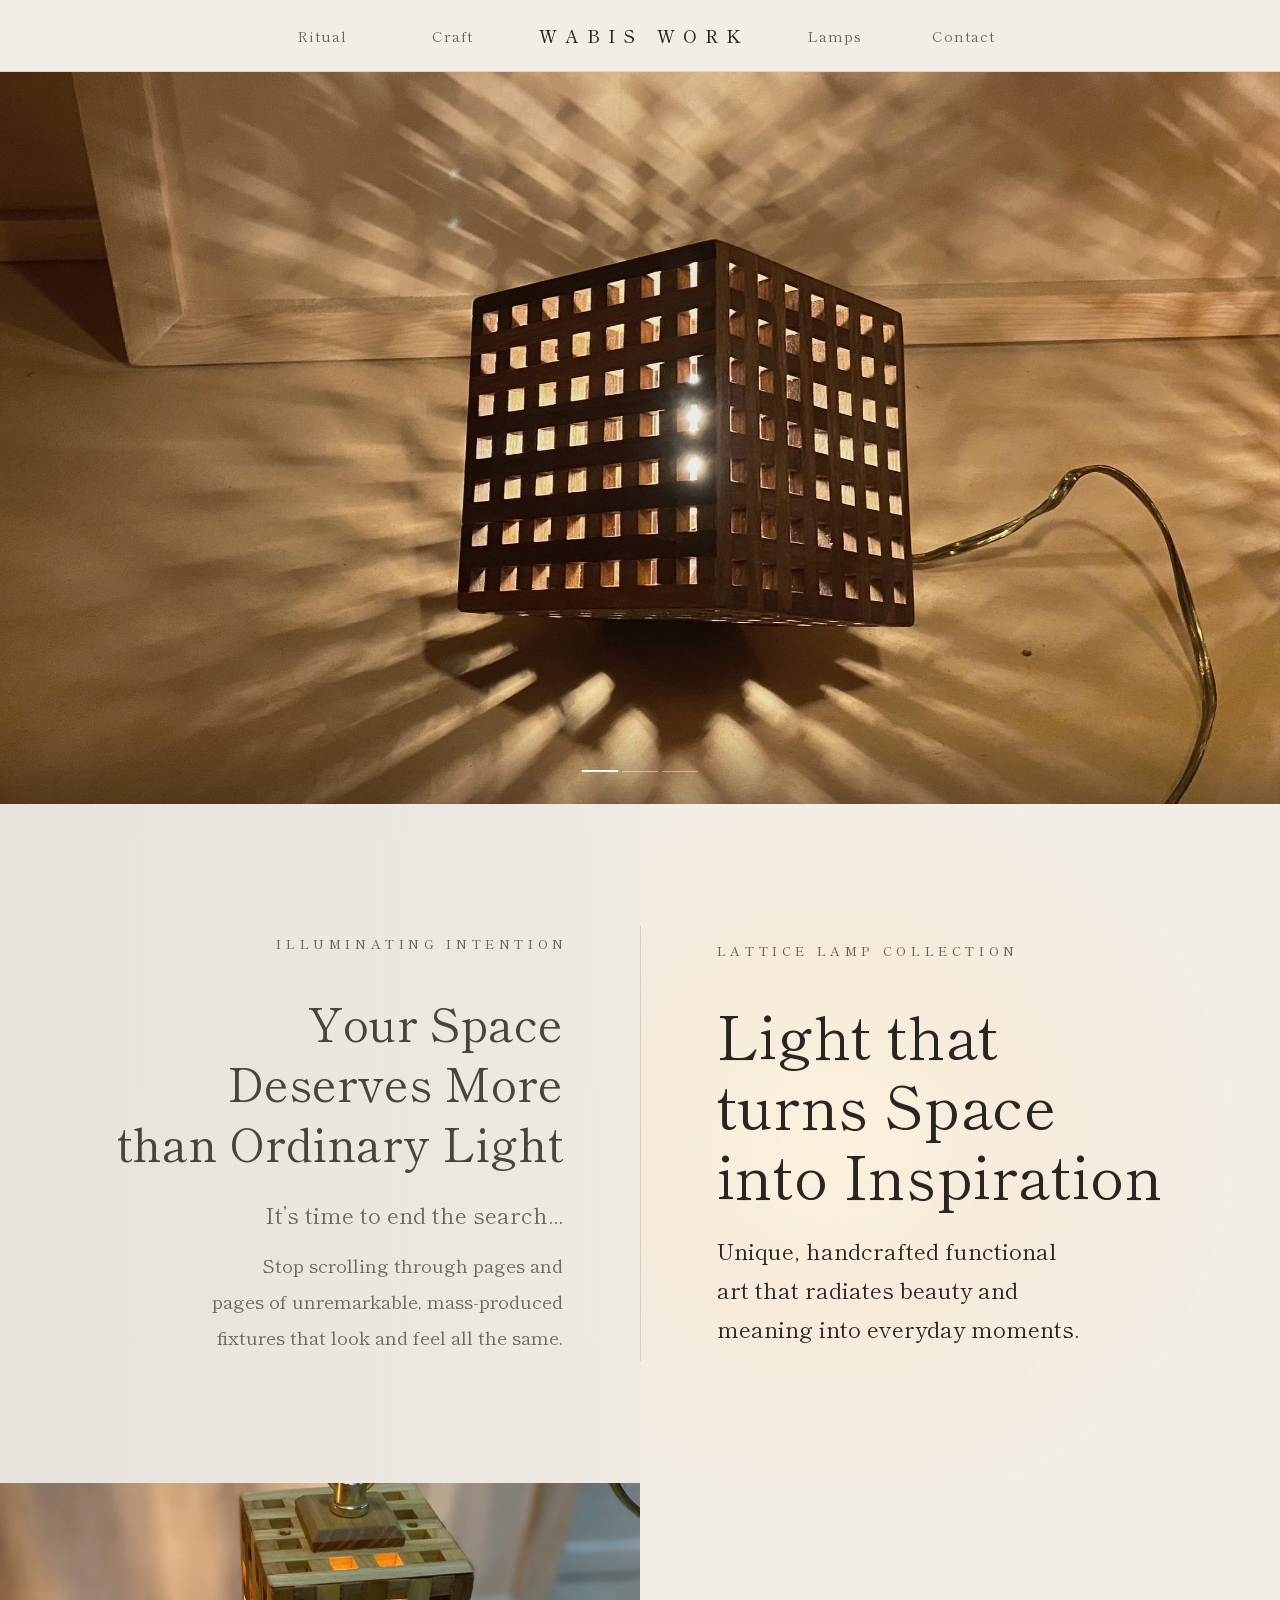
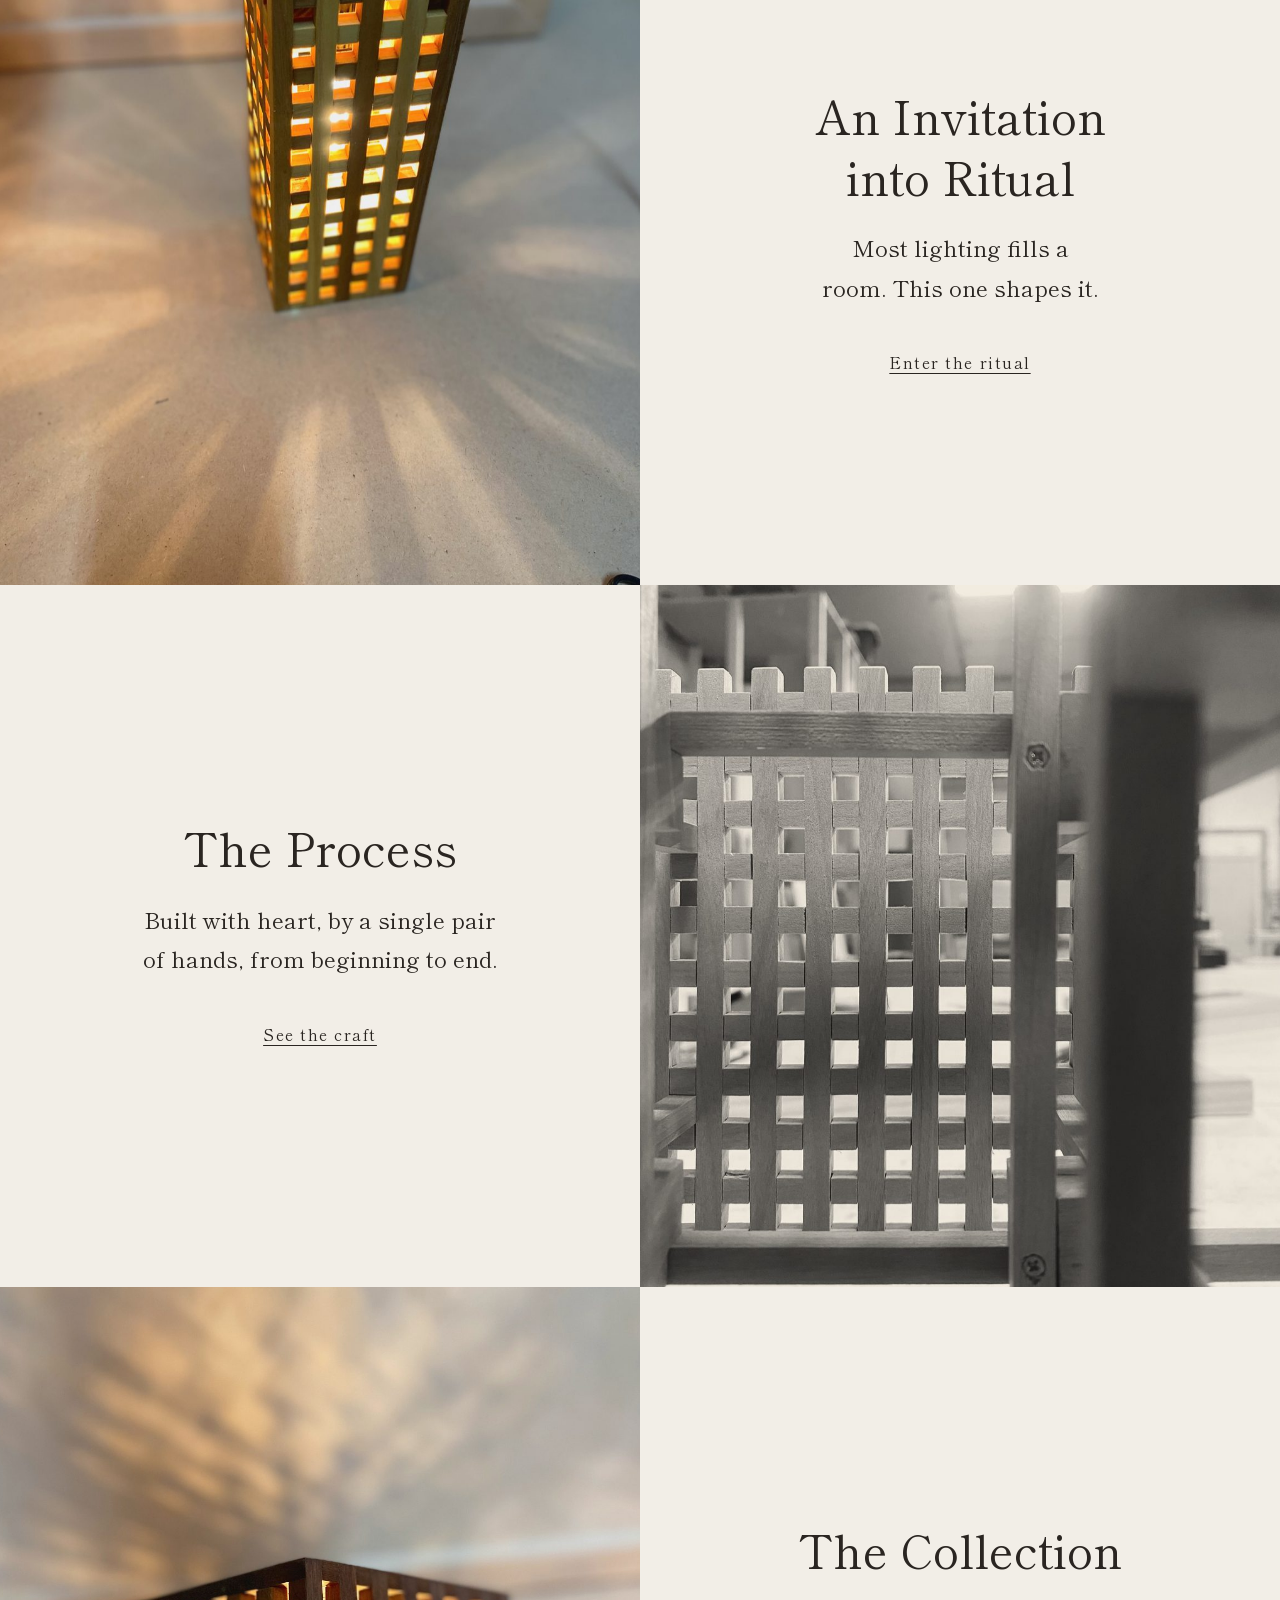
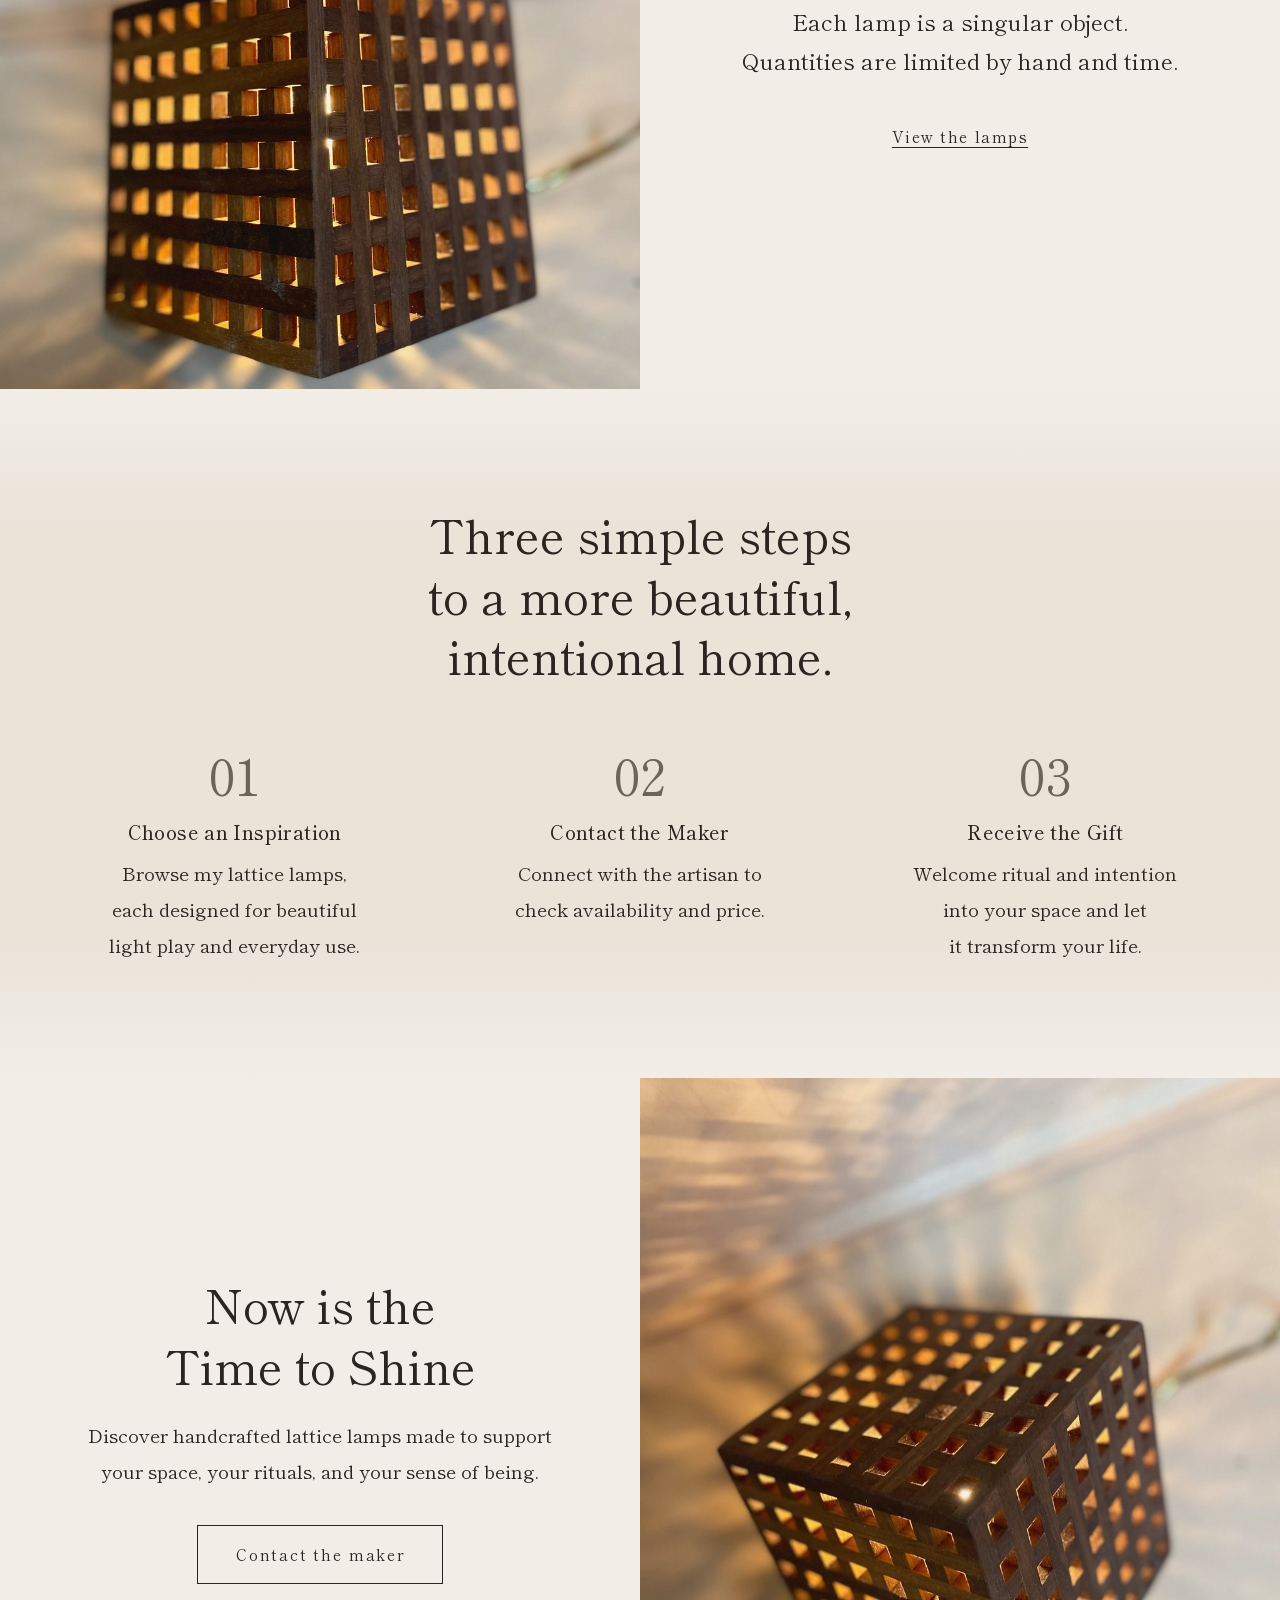
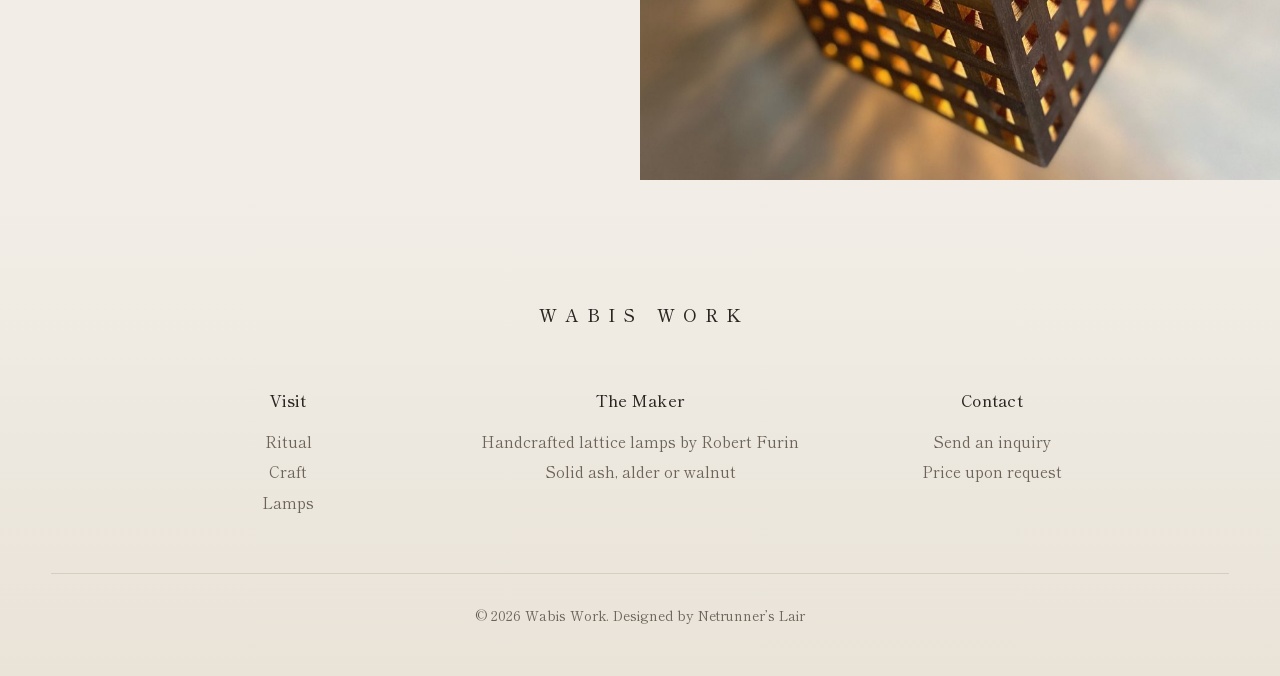
==== index.html @ 028dddb4 "Multi-page site and side-by-side intro" ====
<!doctype html>
<html lang="en">
<head>
<meta charset="utf-8">
<meta name="viewport" content="width=device-width, initial-scale=1">
<title>Wabis Work | Handcrafted Lattice Lamps</title>
<meta name="description" content="Lattice lamps handcrafted by Robert Furin of Wabis Work. Functional art in solid ash, alder or walnut. Price upon request.">
<!-- DRAFT: keeps search engines away while this is a preview. Remove at launch. -->
<meta name="robots" content="noindex, nofollow">
<meta name="theme-color" content="#F2EEE7">
<meta property="og:type" content="website">
<meta property="og:title" content="Wabis Work | Handcrafted Lattice Lamps">
<meta property="og:description" content="Lattice lamps handcrafted by Robert Furin of Wabis Work. Functional art in solid ash, alder or walnut. Price upon request.">
<meta property="og:image" content="https://alexblakepires-lgtm.github.io/wabis-work/images/og.jpg">
<meta name="twitter:card" content="summary_large_image">
<link rel="icon" href="data:,">
<link rel="preload" href="fonts/shippori-mincho-latin-400-normal.woff2" as="font" type="font/woff2" crossorigin>
<link rel="stylesheet" href="styles.css">
<script>document.documentElement.className = 'js';</script>
</head>
<body>
<a class="skip" href="#main">Skip to content</a>
<header class="site-head">
  <div class="head-row">
    <nav class="head-nav head-nav--left" aria-label="Story">
      <a href="ritual.html">Ritual</a>
      <a href="craft.html">Craft</a>
    </nav>
    <a class="wordmark" href="index.html" aria-current="page">Wabis Work</a>
    <nav class="head-nav head-nav--right" aria-label="Lamps and contact">
      <a href="lamps.html">Lamps</a>
      <a href="contact.html">Contact</a>
    </nav>
  </div>
</header>
<main id="main">
  <section class="hero" aria-label="Lattice lamps in light">
    <img class="slide is-on" src="images/hero-1.jpg" width="2400" height="1350" style="object-position: 54% 50%" alt="A lattice cube lamp on the floor, throwing a web of light across a warm wall." fetchpriority="high">
    <img class="slide" src="images/hero-2.jpg" width="2400" height="1350" style="object-position: 62% 50%" alt="A lattice cube balanced on its corner, light fanning across a wooden table." loading="lazy" decoding="async">
    <img class="slide" src="images/hero-3.jpg" width="2400" height="1350" style="object-position: 52% 50%" alt="A lattice cube on a table, its glow spreading in rays across the wood." loading="lazy" decoding="async">
    <div class="dots" role="group" aria-label="Choose a photo">
      <button type="button" aria-current="true"><span class="vh">Photo 1</span></button>
      <button type="button" aria-current="false"><span class="vh">Photo 2</span></button>
      <button type="button" aria-current="false"><span class="vh">Photo 3</span></button>
    </div>
  </section>

  <section class="duo" aria-label="Introduction">
    <div class="duo-side duo-dim"><div class="duo-text stack" data-reveal>
      <p class="spaced">Illuminating Intention</p>
      <h2 class="gap-m">Your Space Deserves More than Ordinary Light</h2>
      <p class="lead">It’s time to end the search...</p>
      <p class="gap-s">Stop scrolling through pages and pages of unremarkable, mass-produced fixtures that look and feel all the same.</p>
    </div></div>
    <div class="duo-side duo-glow"><div class="duo-text stack" data-reveal>
      <p class="spaced">Lattice Lamp Collection</p>
      <h1 class="gap-m">Light that turns Space into Inspiration</h1>
      <p class="lead">Unique, handcrafted functional art that radiates beauty and meaning into everyday moments.</p>
    </div></div>
  </section>

  <section class="split split--short">
    <a class="split-media" href="ritual.html" data-live tabindex="-1" aria-hidden="true"><img src="images/ritual.jpg" width="1120" height="1400" alt="" loading="lazy" decoding="async" onerror="this.remove()"></a>
    <div class="split-words"><div class="inner stack" data-reveal>
      <h2>An Invitation into Ritual</h2>
      <p class="lead">Most lighting fills a room. This one shapes it.</p>
      <p class="gap-m"><a class="more" href="ritual.html">Enter the ritual</a></p>
    </div></div>
  </section>
  <section class="split split--flip split--short">
    <a class="split-media" href="craft.html" data-live tabindex="-1" aria-hidden="true"><img src="images/craft-tall.jpg" width="1120" height="1400" alt="" loading="lazy" decoding="async" onerror="this.remove()"></a>
    <div class="split-words"><div class="inner stack" data-reveal>
      <h2>The Process</h2>
      <p class="lead">Built with heart, by a single pair of hands, from beginning to end.</p>
      <p class="gap-m"><a class="more" href="craft.html">See the craft</a></p>
    </div></div>
  </section>
  <section class="split split--short">
    <a class="split-media" href="lamps.html" data-live tabindex="-1" aria-hidden="true"><img src="images/hero.jpg" width="1280" height="1600" alt="" loading="lazy" decoding="async" onerror="this.remove()"></a>
    <div class="split-words"><div class="inner stack" data-reveal>
      <h2>The Collection</h2>
      <p class="lead">Each lamp is a singular object. Quantities are limited by hand and time.</p>
      <p class="gap-m"><a class="more" href="lamps.html">View the lamps</a></p>
    </div></div>
  </section>
  <section class="band band--soft">
    <div class="wrap stack" data-reveal>
      <h2 class="narrow">Three simple steps to a more beautiful, intentional home.</h2>
      <ol class="steps-list gap-l">
        <li><span class="num" aria-hidden="true">01</span><h3>Choose an Inspiration</h3><p>Browse my lattice lamps, each designed for beautiful light play and everyday use.</p></li>
        <li><span class="num" aria-hidden="true">02</span><h3>Contact the Maker</h3><p>Connect with the artisan to check availability and price.</p></li>
        <li><span class="num" aria-hidden="true">03</span><h3>Receive the Gift</h3><p>Welcome ritual and intention into your space and let it transform your life.</p></li>
      </ol>
    </div>
  </section>
  <section class="split split--flip split--short">
    <a class="split-media" href="contact.html" data-live tabindex="-1" aria-hidden="true"><img src="images/contact.jpg" width="1120" height="1400" alt="" loading="lazy" decoding="async" onerror="this.remove()"></a>
    <div class="split-words"><div class="inner stack" data-reveal>
      <h2>Now is the Time to Shine</h2>
      <p>Discover handcrafted lattice lamps made to support your space, your rituals, and your sense of being.</p>
      <p class="gap-m"><a class="btn" href="contact.html">Contact the maker</a></p>
    </div></div>
  </section>
</main>
<footer class="site-foot">
  <div class="wrap">
    <p class="wordmark">Wabis Work</p>
    <div class="foot-cols">
      <div>
        <h3>Visit</h3>
        <ul>
          <li><a href="ritual.html">Ritual</a></li>
          <li><a href="craft.html">Craft</a></li>
          <li><a href="lamps.html">Lamps</a></li>
        </ul>
      </div>
      <div>
        <h3>The Maker</h3>
        <p>Handcrafted lattice lamps by Robert Furin</p>
        <p>Solid ash, alder or walnut</p>
      </div>
      <div>
        <h3>Contact</h3>
        <p><a href="contact.html">Send an inquiry</a></p>
        <p>Price upon request</p>
      </div>
    </div>
    <p class="foot-base">© 2026 Wabis Work. Designed by Netrunner’s Lair</p>
  </div>
</footer>
<script src="site.js" defer></script>
</body>
</html>
---- styles.css ----
/* Wabis Work, Lattice Lamp Collection.
   Structure after nakashimawoodworkers.com: a short home page of teasers, each opening its own page.
   Full screen width, photos to the edge with the words beside them, one light page tone,
   and pages that cross-fade into each other instead of jumping. */

@font-face { font-family: "Shippori Mincho"; font-style: normal; font-weight: 400; font-display: swap; src: url("fonts/shippori-mincho-latin-400-normal.woff2") format("woff2"); }
@font-face { font-family: "Shippori Mincho"; font-style: normal; font-weight: 500; font-display: swap; src: url("fonts/shippori-mincho-latin-500-normal.woff2") format("woff2"); }

/* Moving between pages: a slow cross-fade; the header stays still */
@view-transition { navigation: auto; }
::view-transition-old(root), ::view-transition-new(root) { animation-duration: 0.7s; animation-timing-function: ease; }
.site-head { view-transition-name: site-head; }

:root {
  --paper: #F2EEE7;
  --deep: #E9E3D8;
  --ink: #2A2521;
  --soft: #6C645A;
  --line: #D6CEC0;
  --field: #8E867A;
  --font: "Shippori Mincho", "Hiragino Mincho ProN", "Yu Mincho", "Iowan Old Style", "Palatino Linotype", Palatino, Georgia, serif;
  --pad: clamp(1.25rem, 4vw, 4rem);
  --head: 4.5rem;
  --section: clamp(4.5rem, 9vw, 8rem);
}

*, *::before, *::after { box-sizing: border-box; }
html { -webkit-text-size-adjust: 100%; text-size-adjust: 100%; }
body { margin: 0; background: var(--paper); color: var(--ink); font-family: var(--font); font-size: clamp(1.0625rem, 0.99rem + 0.32vw, 1.1875rem); line-height: 1.9; text-align: center; -webkit-font-smoothing: antialiased; -moz-osx-font-smoothing: grayscale; text-rendering: optimizeLegibility; }
h1, h2, h3, p, figure, blockquote, ul, ol { margin: 0; }
ul, ol { padding: 0; list-style: none; }
h1, h2, h3 { font-weight: 400; }
h1, h2, h3, p, li { text-wrap: balance; }
img { display: block; max-width: 100%; }
a { color: inherit; text-decoration-thickness: 1px; text-underline-offset: 0.28em; }
button { font: inherit; color: inherit; }
:focus-visible { outline: 2px solid currentColor; outline-offset: 4px; }
::selection { background: var(--ink); color: var(--paper); }
.vh { position: absolute; width: 1px; height: 1px; overflow: hidden; clip-path: inset(50%); white-space: nowrap; }
.skip { position: absolute; left: 50%; top: 0; transform: translate(-50%, -120%); background: var(--ink); color: var(--paper); padding: 0.6em 1.4em; text-decoration: none; z-index: 30; }
.skip:focus { transform: translate(-50%, 0); }

/* Type */
h1 { font-size: clamp(2.2rem, 1.2rem + 4.2vw, 4.6rem); line-height: 1.18; letter-spacing: 0.01em; }
h2 { font-size: clamp(1.8rem, 1.15rem + 2.5vw, 2.9rem); line-height: 1.3; }
h3 { font-size: 1.2rem; font-weight: 500; line-height: 1.5; letter-spacing: 0.02em; }
.lead { font-size: clamp(1.12rem, 1rem + 0.55vw, 1.4rem); line-height: 1.75; }
.statement { font-size: clamp(1.3rem, 1.05rem + 1.1vw, 1.85rem); line-height: 1.55; }
.statement .line { display: block; text-wrap: balance; }
.spaced { font-size: 0.8rem; font-weight: 500; letter-spacing: 0.36em; padding-left: 0.36em; text-transform: uppercase; color: var(--soft); }
.quiet { color: var(--soft); }

/* Layout */
.wrap { width: 100%; max-width: 90rem; margin-inline: auto; padding-inline: var(--pad); }
.narrow { max-width: 38rem; margin-inline: auto; }
.stack > * + * { margin-top: var(--flow, 1.4rem); }
.gap-s { --flow: 0.8rem; }
.gap-m { --flow: 2.2rem; }
.gap-l { --flow: clamp(2.75rem, 5vw, 4.5rem); }
.band { padding-block: var(--section); }
.band--soft { background: linear-gradient(to bottom, var(--paper) 0, var(--deep) clamp(5rem, 12vw, 9rem), var(--deep) calc(100% - clamp(5rem, 12vw, 9rem)), var(--paper) 100%); }
.page-title { padding-block: clamp(3.5rem, 8vw, 6.5rem) clamp(3rem, 6vw, 5rem); }
.page-title h1 { max-width: 16em; margin-inline: auto; }

/* Header */
.site-head { position: sticky; top: 0; z-index: 20; height: var(--head); background: rgba(242, 238, 231, 0.92); border-bottom: 1px solid rgba(214, 206, 192, 0.7); -webkit-backdrop-filter: blur(12px); backdrop-filter: blur(12px); }
.head-row { display: grid; grid-template-columns: 1fr auto 1fr; align-items: center; height: 100%; padding-inline: var(--pad); }
.head-nav { display: flex; gap: clamp(1.25rem, 3.5vw, 3rem); }
.head-nav--left { justify-content: flex-end; padding-right: clamp(1.5rem, 4.5vw, 4rem); }
.head-nav--right { justify-content: flex-start; padding-left: clamp(1.5rem, 4.5vw, 4rem); }
.head-nav a { width: 5.5em; padding: 0.6em 0; font-size: 0.92rem; letter-spacing: 0.08em; text-decoration: none; color: var(--soft); }
.head-nav--left a { text-align: right; }
.head-nav--right a { text-align: left; }
.head-nav a:hover, .head-nav a[aria-current="page"] { color: var(--ink); }
.head-nav a[aria-current="page"] { text-decoration: underline; }
.wordmark { display: inline-block; font-size: clamp(0.95rem, 0.9rem + 0.3vw, 1.1rem); font-weight: 500; letter-spacing: 0.46em; padding-left: 0.46em; text-transform: uppercase; text-decoration: none; white-space: nowrap; }

/* Buttons and the quiet "more" link */
.btn { display: inline-block; padding: 0.95em 2.4em 0.95em 2.52em; border: 1px solid currentColor; background: transparent; font-size: 0.95rem; letter-spacing: 0.12em; text-decoration: none; cursor: pointer; transition: background-color 0.25s ease, color 0.25s ease, border-color 0.25s ease; }
.btn:hover { background: var(--ink); color: var(--paper); border-color: var(--ink); }
.more { display: inline-block; padding: 0.4em 0.2em; font-size: 0.95rem; letter-spacing: 0.1em; text-decoration: underline; }
.more:hover { color: var(--soft); }

/* Hero slideshow */
.hero { position: relative; height: calc(100vh - var(--head) - 6rem); height: calc(100svh - var(--head) - 6rem); min-height: 28rem; overflow: hidden; background: #6E5A44; }
.slide { position: absolute; inset: 0; width: 100%; height: 100%; object-fit: cover; opacity: 0; transition: opacity 2.2s ease; }
.slide.is-on { opacity: 1; }
.js .slide.is-on { animation: drift 9s ease-out both; }
@keyframes drift { from { transform: scale(1.06); } to { transform: scale(1); } }
.hero::after { content: ""; position: absolute; inset: auto 0 0 0; height: 5rem; background: linear-gradient(to top, rgba(30, 22, 14, 0.35), rgba(30, 22, 14, 0)); pointer-events: none; }
.dots { position: absolute; z-index: 2; left: 50%; bottom: 1.25rem; transform: translateX(-50%); display: flex; gap: 0.25rem; }
.dots button { width: 2.25rem; height: 1.6rem; padding: 0; border: 0; background: none; cursor: pointer; }
.dots button::before { content: ""; display: block; width: 100%; height: 1px; background: rgba(251, 247, 240, 0.45); }
.dots button[aria-current="true"]::before { height: 2px; background: #FBF7F0; }
.intro { padding-top: clamp(2.5rem, 5vw, 4rem); }
.intro h1 { max-width: 18em; margin-inline: auto; }

/* Home intro: the problem and the answer side by side, mirrored on the centre line.
   Left is flat and cool (ordinary light), right is warm with a glow (the lamp). The eye moves from the noise into the light. */
.duo { position: relative; display: grid; grid-template-columns: 1fr 1fr; }
.duo::before { content: ""; position: absolute; left: 50%; top: 18%; bottom: 18%; width: 1px; background: var(--line); }
.duo-side { display: flex; align-items: center; padding: clamp(4.5rem, 10vw, 9rem) clamp(1.5rem, 6vw, 6.5rem); }
.duo-text { max-width: 30rem; }
.duo-dim { justify-content: flex-end; text-align: right; background: linear-gradient(to right, #E7E3DC, #EEEAE3); color: #4A443E; }
.duo-dim .lead, .duo-dim p { color: #6E6861; }
.duo-dim h2 { color: #4A443E; }
.duo-glow { justify-content: flex-start; text-align: left; background: radial-gradient(ellipse 85% 75% at 30% 50%, #FBF1DD 0%, #F6EBDB 38%, var(--paper) 78%); }
.duo-glow h1 { font-size: clamp(2.2rem, 1rem + 3.4vw, 4.2rem); }
.duo .spaced { padding-left: 0; }
.duo-dim .spaced { padding-right: 0; margin-right: -0.36em; }
@media (max-width: 56rem) {
  .duo { grid-template-columns: 1fr; }
  .duo::before { left: 30%; right: 30%; top: 50%; bottom: auto; width: auto; height: 1px; }
  .duo-side { justify-content: center; text-align: center; padding-block: clamp(3.5rem, 12vw, 5rem); }
  .duo-dim { background: linear-gradient(to bottom, #E7E3DC, #EEEAE3); }
  .duo-glow { background: radial-gradient(ellipse 90% 70% at 50% 45%, #FBF1DD 0%, #F6EBDB 40%, var(--paper) 80%); }
}

/* Split: a photo to the edge of the screen, the words in the other half; sides alternate */
.split { display: grid; grid-template-columns: 1fr 1fr; min-height: min(92vh, 62rem); }
.split--short { min-height: min(78vh, 52rem); }
.split-media { position: relative; display: block; min-height: 26rem; background: #D9D0C1; overflow: hidden; }
.split-media img { position: absolute; inset: 0; width: 100%; height: 100%; object-fit: cover; }
.split-words { display: flex; flex-direction: column; justify-content: center; padding: clamp(3rem, 7vw, 7rem) clamp(1.5rem, 6vw, 7rem); }
.split-words > .inner { max-width: 30rem; margin-inline: auto; }
.split--flip .split-media { order: 2; }

/* Frames in grids */
.frame { position: relative; display: block; overflow: hidden; background: linear-gradient(180deg, #E3DDD1, #D6CDBD); }
.frame img { position: absolute; inset: 0; width: 100%; height: 100%; object-fit: cover; }
.r45 { aspect-ratio: 4 / 5; }
.pair { display: grid; grid-template-columns: 1fr 1fr; gap: clamp(0.75rem, 1.6vw, 1.5rem); max-width: 72rem; margin-inline: auto; }
.pair .frame { aspect-ratio: 1 / 1; }
.quote p { font-size: clamp(1.12rem, 1rem + 0.55vw, 1.4rem); line-height: 1.75; }
.quote footer { margin-top: 1rem; font-size: 0.92rem; color: var(--soft); }
.specs { border-top: 1px solid var(--line); }
.specs li { padding: 0.75rem 0; border-bottom: 1px solid var(--line); }
.letgo { color: var(--soft); }
.letgo li + li { margin-top: 0.6rem; }

/* Three steps */
.steps-list { display: grid; grid-template-columns: repeat(3, 1fr); gap: clamp(2.25rem, 5vw, 6rem); max-width: 72rem; margin-inline: auto; }
.steps-list .num { display: block; font-size: clamp(2.2rem, 1.6rem + 2vw, 3.2rem); line-height: 1; color: var(--soft); }
.steps-list h3 { margin-top: 1.1rem; }
.steps-list p { margin-top: 0.5rem; max-width: 18em; margin-inline: auto; }

/* Made your way */
.choose { max-width: 60rem; margin-inline: auto; }
.choose .group > h3 { margin-bottom: 1.4rem; }
.choose .group + .group { margin-top: clamp(2.75rem, 5vw, 4rem); padding-top: clamp(2.75rem, 5vw, 4rem); border-top: 1px solid var(--line); }
.options { display: flex; flex-wrap: wrap; justify-content: center; gap: clamp(1rem, 3vw, 2.5rem); }
.opt { display: flex; flex-direction: column; align-items: center; gap: 0.8rem; padding: 0; border: 0; background: none; cursor: pointer; color: var(--soft); }
.opt[aria-pressed="true"] { color: var(--ink); }
.opt-shape { width: clamp(9.5rem, 22vw, 15rem); }
.opt-shape .frame { width: 100%; outline: 1px solid transparent; outline-offset: 6px; transition: outline-color 0.2s ease; }
.opt-round { width: 7.5rem; }
.swatch { display: block; width: clamp(4.5rem, 10vw, 6.25rem); aspect-ratio: 1 / 1; border-radius: 50%; overflow: hidden; outline: 1px solid transparent; outline-offset: 6px; transition: outline-color 0.2s ease; }
.swatch img { width: 100%; height: 100%; object-fit: cover; }
.opt:hover .frame, .opt:hover .swatch { outline-color: var(--field); }
.opt[aria-pressed="true"] .frame, .opt[aria-pressed="true"] .swatch { outline-color: var(--ink); }
.opt-name { font-size: 1rem; letter-spacing: 0.04em; }
.choice-line { min-height: 1.9em; }

/* Collection */
.filter { display: flex; justify-content: center; flex-wrap: wrap; gap: 0.25rem 0.5rem; }
.filter button { padding: 0.55em 1.3em; border: 1px solid transparent; background: none; cursor: pointer; font-size: 0.95rem; letter-spacing: 0.08em; color: var(--soft); }
.filter button[aria-pressed="true"] { border-color: var(--ink); color: var(--ink); }
.filter button:hover { color: var(--ink); }
.lamps { --g: clamp(1rem, 2.4vw, 2.5rem); display: flex; flex-wrap: wrap; justify-content: center; gap: clamp(2.5rem, 5vw, 4.5rem) var(--g); max-width: 84rem; margin-inline: auto; }
.lamps > li { width: calc((100% - 2 * var(--g)) / 3); }
.lamps > li[hidden] { display: none; }
.lamps .frame { width: 100%; }
.lamps h3 { margin-top: 1.2rem; font-size: 1.15rem; }
.lamps p { font-size: 0.95rem; line-height: 1.6; color: var(--soft); }
.lamps a { display: inline-block; margin-top: 0.2rem; padding: 0.45em 0.8em; font-size: 0.9rem; letter-spacing: 0.06em; }

/* Inquiry form */
.form { display: grid; grid-template-columns: repeat(6, 1fr); gap: 1.4rem 1.1rem; }
.form .half { grid-column: span 3; }
.form .full { grid-column: 1 / -1; }
.form label { display: block; margin-bottom: 0.4rem; font-size: 0.92rem; color: var(--soft); }
.form input, .form select, .form textarea { width: 100%; margin: 0; padding: 0.8em 0.9em; border: 1px solid var(--field); border-radius: 0; background: rgba(255, 255, 255, 0.35); color: var(--ink); font: inherit; font-size: 0.98rem; line-height: 1.5; text-align: center; -webkit-appearance: none; appearance: none; }
.form select { text-align-last: center; padding-inline: 1.9em; background-image: url("data:image/svg+xml,%3Csvg xmlns='http://www.w3.org/2000/svg' width='12' height='8' fill='none' stroke='%236C645A' stroke-width='1.4'%3E%3Cpath d='M1 1.5l5 5 5-5'/%3E%3C/svg%3E"); background-repeat: no-repeat; background-position: right 0.8em center; }
.form textarea { min-height: 8.5rem; text-align: left; resize: vertical; }
.form-note { min-height: 1.9em; font-size: 0.95rem; color: var(--soft); }

/* Footer */
.site-foot { padding: var(--section) 0 clamp(2rem, 4vw, 3rem); background: linear-gradient(to bottom, var(--paper), var(--deep)); }
.foot-cols { display: grid; grid-template-columns: 1fr 1fr 1fr; gap: 2rem; max-width: 64rem; margin: clamp(2.5rem, 5vw, 3.5rem) auto 0; }
.foot-cols h3 { font-size: 1rem; margin-bottom: 0.9rem; }
.foot-cols p, .foot-cols li { font-size: 0.95rem; line-height: 2; color: var(--soft); }
.foot-cols a { text-decoration: none; }
.foot-cols a:hover { text-decoration: underline; color: var(--ink); }
.foot-base { margin-top: clamp(2.5rem, 5vw, 3.5rem); padding-top: 1.75rem; border-top: 1px solid var(--line); font-size: 0.86rem; color: var(--soft); }

/* Tablet and phone */
@media (max-width: 56rem) {
  .split, .split--short { grid-template-columns: 1fr; min-height: 0; }
  .split-media { min-height: 0; aspect-ratio: 4 / 5; max-height: 80vh; width: 100%; }
  .split--flip .split-media { order: 0; }
  .steps-list { grid-template-columns: 1fr; gap: 2.75rem; }
  .lamps > li { width: calc((100% - var(--g)) / 2); }
  .foot-cols { grid-template-columns: 1fr; gap: 2.25rem; }
}
@media (max-width: 40rem) {
  :root { --head: 6rem; }
  .head-row { grid-template-columns: 1fr 1fr; grid-template-rows: auto auto; align-content: center; row-gap: 0.15rem; }
  .head-row .wordmark { grid-column: 1 / -1; grid-row: 1; justify-self: center; }
  .head-nav { gap: 1rem; }
  .head-nav--left { grid-row: 2; padding-right: 0.5rem; }
  .head-nav--right { grid-row: 2; padding-left: 0.5rem; }
  .head-nav a { width: auto; min-width: 4.4em; font-size: 0.86rem; padding: 0.45em 0; }
  .form .half { grid-column: 1 / -1; }
}
/* Alive: photos that answer the cursor and the scroll (driven by site.js), words that rise into place */
[data-live] { overflow: hidden; }
[data-live] img { will-change: transform; transform: scale(1.1); }
.js [data-reveal] { opacity: 0; transform: translateY(22px); transition: opacity 1.1s ease, transform 1.3s cubic-bezier(0.2, 0.7, 0.2, 1); }
.js [data-reveal].is-in { opacity: 1; transform: none; }

@media (prefers-reduced-motion: reduce) {
  [data-live] img { transform: none !important; }
  .js [data-reveal] { opacity: 1; transform: none; transition: none; }
  ::view-transition-old(root), ::view-transition-new(root) { animation: none; }
  .slide { transition: none; }
  .js .slide.is-on { animation: none; }
  .btn, .opt .frame, .opt .swatch, .split-media img { transition: none; }
}
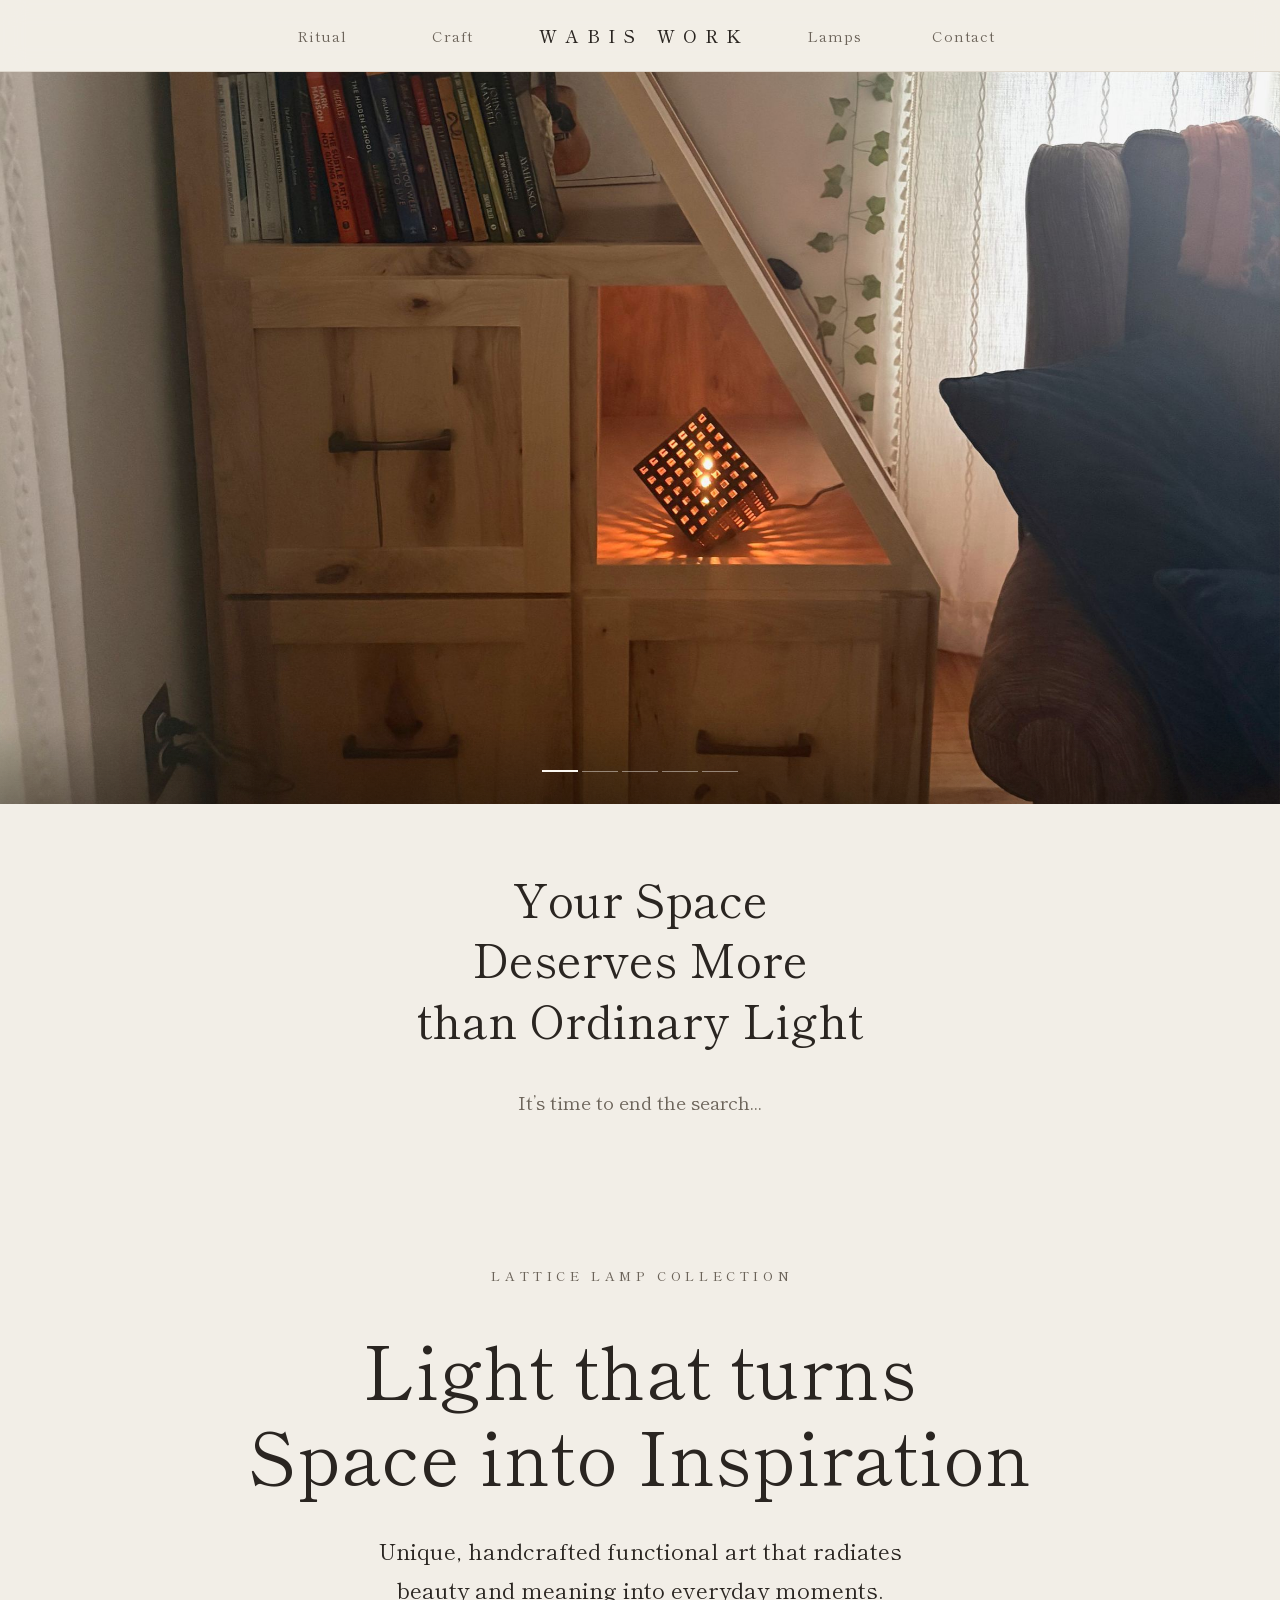
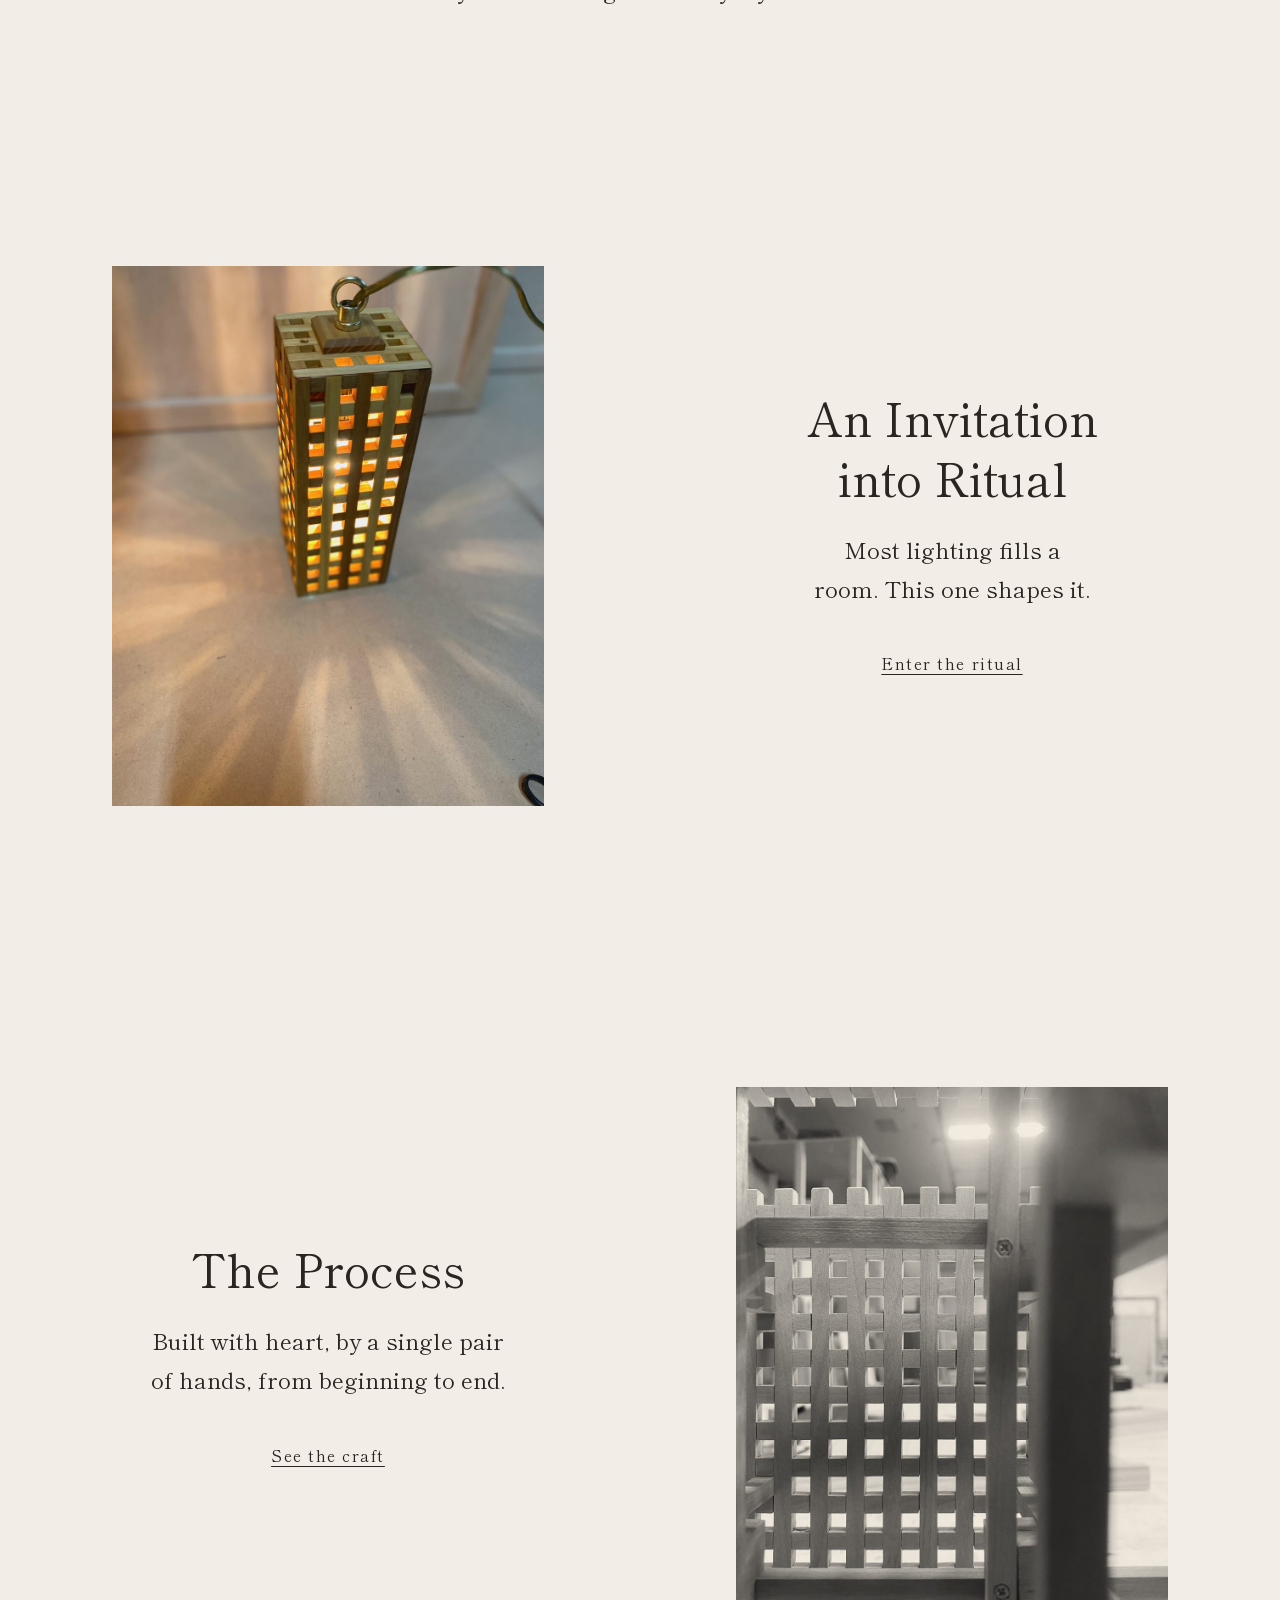
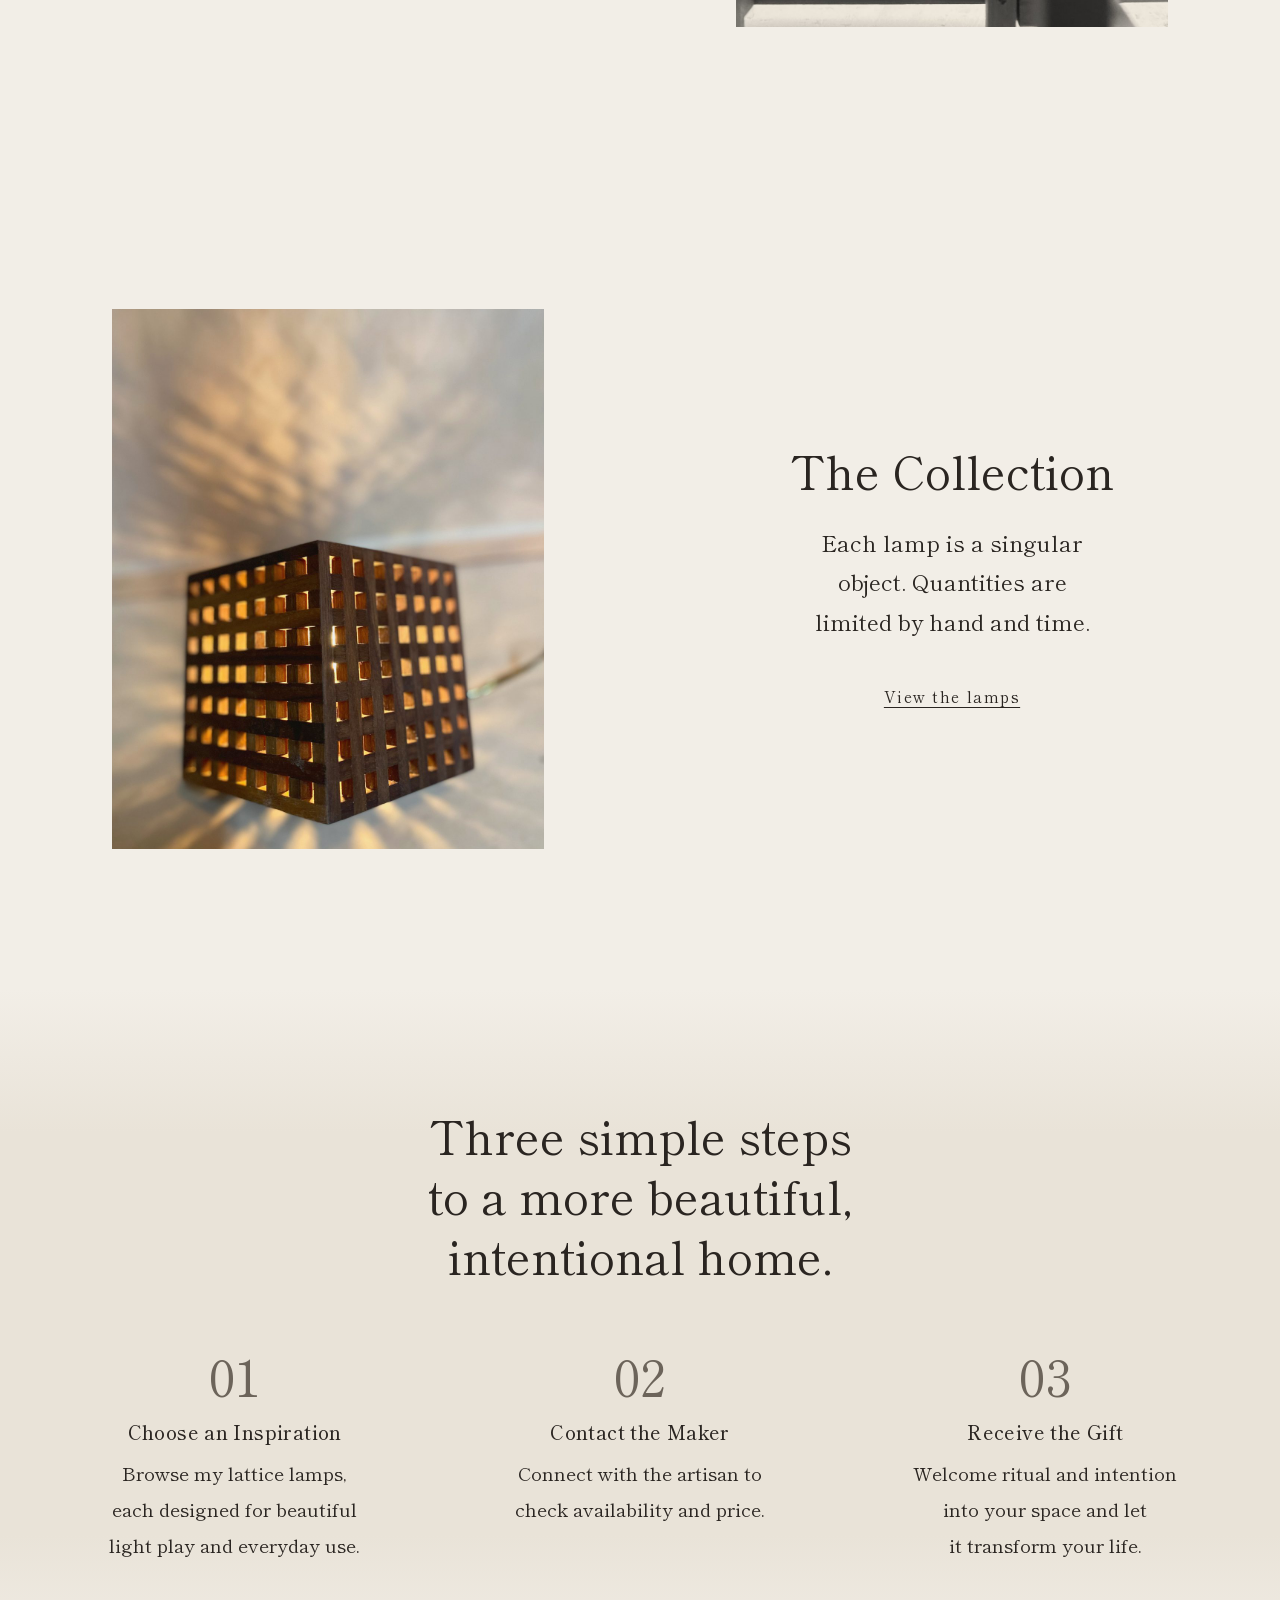
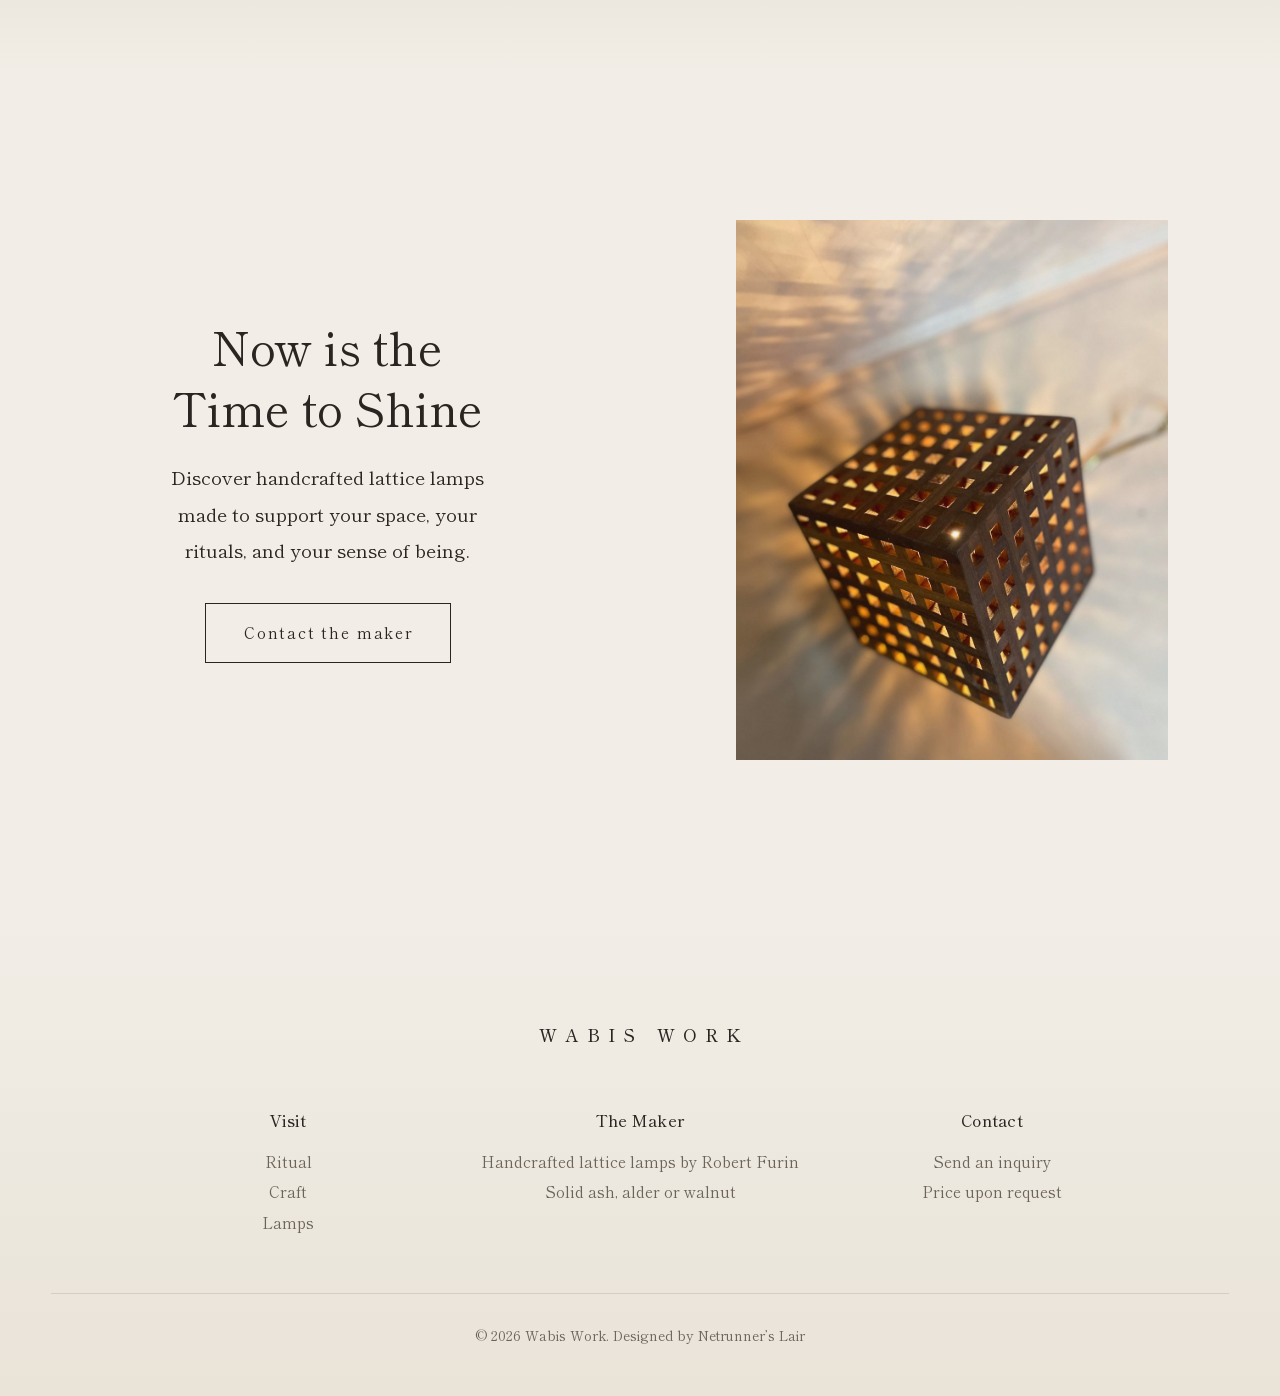
==== commit 8c19c4e8: "Calmer layout, 5-photo hero" ====
--- a/index.html
+++ b/index.html
@@ -34,32 +34,34 @@
   </div>
 </header>
 <main id="main">
-  <section class="hero" aria-label="Lattice lamps in light">
-    <img class="slide is-on" src="images/hero-1.jpg" width="2400" height="1350" style="object-position: 54% 50%" alt="A lattice cube lamp on the floor, throwing a web of light across a warm wall." fetchpriority="high">
-    <img class="slide" src="images/hero-2.jpg" width="2400" height="1350" style="object-position: 62% 50%" alt="A lattice cube balanced on its corner, light fanning across a wooden table." loading="lazy" decoding="async">
-    <img class="slide" src="images/hero-3.jpg" width="2400" height="1350" style="object-position: 52% 50%" alt="A lattice cube on a table, its glow spreading in rays across the wood." loading="lazy" decoding="async">
+  <section class="hero" tabindex="0" aria-roledescription="carousel" aria-label="Lattice lamps in light. Click, swipe or use the arrow keys to change the photo.">
+    <img class="slide is-on" src="images/hero-4.jpg" width="2400" height="1350" style="object-position: 50% 50%" alt="A lattice cube glowing on a low shelf in a sunlit room, beside a sofa." draggable="false" fetchpriority="high">
+    <img class="slide" src="images/hero-1.jpg" width="2400" height="1350" style="object-position: 54% 50%" alt="A lattice cube lamp on the floor, throwing a web of light across a warm wall." draggable="false" loading="lazy" decoding="async">
+    <img class="slide" src="images/hero-2.jpg" width="2400" height="1350" style="object-position: 62% 50%" alt="A lattice cube balanced on its corner, light fanning across a wooden table." draggable="false" loading="lazy" decoding="async">
+    <img class="slide" src="images/hero-5.jpg" width="2400" height="1350" style="object-position: 50% 50%" alt="A grid of soft light cast across a floor by a lattice lamp." draggable="false" loading="lazy" decoding="async">
+    <img class="slide" src="images/hero-3.jpg" width="2400" height="1350" style="object-position: 52% 50%" alt="A lattice cube on a table, its glow spreading in rays across the wood." draggable="false" loading="lazy" decoding="async">
     <div class="dots" role="group" aria-label="Choose a photo">
       <button type="button" aria-current="true"><span class="vh">Photo 1</span></button>
       <button type="button" aria-current="false"><span class="vh">Photo 2</span></button>
       <button type="button" aria-current="false"><span class="vh">Photo 3</span></button>
+      <button type="button" aria-current="false"><span class="vh">Photo 4</span></button>
+      <button type="button" aria-current="false"><span class="vh">Photo 5</span></button>
     </div>
   </section>
 
-  <section class="duo" aria-label="Introduction">
-    <div class="duo-side duo-dim"><div class="duo-text stack" data-reveal>
-      <p class="spaced">Illuminating Intention</p>
-      <h2 class="gap-m">Your Space Deserves More than Ordinary Light</h2>
-      <p class="lead">It’s time to end the search...</p>
-      <p class="gap-s">Stop scrolling through pages and pages of unremarkable, mass-produced fixtures that look and feel all the same.</p>
-    </div></div>
-    <div class="duo-side duo-glow"><div class="duo-text stack" data-reveal>
+  <section class="band intro">
+    <div class="wrap stack narrow" data-reveal>
+      <h2>Your Space Deserves More than Ordinary Light</h2>
+      <p class="gap-m quiet">It’s time to end the search...</p>
+    </div>
+    <div class="wrap stack" style="margin-top: clamp(5rem, 12vw, 9rem)" data-reveal>
       <p class="spaced">Lattice Lamp Collection</p>
       <h1 class="gap-m">Light that turns Space into Inspiration</h1>
-      <p class="lead">Unique, handcrafted functional art that radiates beauty and meaning into everyday moments.</p>
-    </div></div>
+      <p class="lead narrow gap-m">Unique, handcrafted functional art that radiates beauty and meaning into everyday moments.</p>
+    </div>
   </section>
 
-  <section class="split split--short">
+  <section class="split">
     <a class="split-media" href="ritual.html" data-live tabindex="-1" aria-hidden="true"><img src="images/ritual.jpg" width="1120" height="1400" alt="" loading="lazy" decoding="async" onerror="this.remove()"></a>
     <div class="split-words"><div class="inner stack" data-reveal>
       <h2>An Invitation into Ritual</h2>
@@ -67,7 +69,7 @@
       <p class="gap-m"><a class="more" href="ritual.html">Enter the ritual</a></p>
     </div></div>
   </section>
-  <section class="split split--flip split--short">
+  <section class="split split--flip">
     <a class="split-media" href="craft.html" data-live tabindex="-1" aria-hidden="true"><img src="images/craft-tall.jpg" width="1120" height="1400" alt="" loading="lazy" decoding="async" onerror="this.remove()"></a>
     <div class="split-words"><div class="inner stack" data-reveal>
       <h2>The Process</h2>
@@ -75,7 +77,7 @@
       <p class="gap-m"><a class="more" href="craft.html">See the craft</a></p>
     </div></div>
   </section>
-  <section class="split split--short">
+  <section class="split">
     <a class="split-media" href="lamps.html" data-live tabindex="-1" aria-hidden="true"><img src="images/hero.jpg" width="1280" height="1600" alt="" loading="lazy" decoding="async" onerror="this.remove()"></a>
     <div class="split-words"><div class="inner stack" data-reveal>
       <h2>The Collection</h2>
@@ -93,7 +95,7 @@
       </ol>
     </div>
   </section>
-  <section class="split split--flip split--short">
+  <section class="split split--flip">
     <a class="split-media" href="contact.html" data-live tabindex="-1" aria-hidden="true"><img src="images/contact.jpg" width="1120" height="1400" alt="" loading="lazy" decoding="async" onerror="this.remove()"></a>
     <div class="split-words"><div class="inner stack" data-reveal>
       <h2>Now is the Time to Shine</h2>
--- a/styles.css
+++ b/styles.css
@@ -8,7 +8,7 @@
 
 /* Moving between pages: a slow cross-fade; the header stays still */
 @view-transition { navigation: auto; }
-::view-transition-old(root), ::view-transition-new(root) { animation-duration: 0.7s; animation-timing-function: ease; }
+::view-transition-old(root), ::view-transition-new(root) { animation-duration: 1.3s; animation-timing-function: cubic-bezier(0.4, 0, 0.2, 1); }
 .site-head { view-transition-name: site-head; }
 
 :root {
@@ -82,11 +82,13 @@
 .more:hover { color: var(--soft); }
 
 /* Hero slideshow */
-.hero { position: relative; height: calc(100vh - var(--head) - 6rem); height: calc(100svh - var(--head) - 6rem); min-height: 28rem; overflow: hidden; background: #6E5A44; }
-.slide { position: absolute; inset: 0; width: 100%; height: 100%; object-fit: cover; opacity: 0; transition: opacity 2.2s ease; }
+.hero { position: relative; height: calc(100vh - var(--head) - 6rem); height: calc(100svh - var(--head) - 6rem); min-height: 28rem; overflow: hidden; background: #6E5A44; cursor: grab; touch-action: pan-y; user-select: none; -webkit-user-select: none; }
+.hero.is-dragging { cursor: grabbing; }
+.hero:focus-visible { outline-offset: -6px; }
+.slide { position: absolute; inset: 0; width: 100%; height: 100%; object-fit: cover; opacity: 0; transition: opacity 3.6s cubic-bezier(0.4, 0, 0.2, 1); }
 .slide.is-on { opacity: 1; }
-.js .slide.is-on { animation: drift 9s ease-out both; }
-@keyframes drift { from { transform: scale(1.06); } to { transform: scale(1); } }
+.js .slide.is-on { animation: drift 16s cubic-bezier(0.25, 0.1, 0.25, 1) both; }
+@keyframes drift { from { transform: scale(1.045); } to { transform: scale(1); } }
 .hero::after { content: ""; position: absolute; inset: auto 0 0 0; height: 5rem; background: linear-gradient(to top, rgba(30, 22, 14, 0.35), rgba(30, 22, 14, 0)); pointer-events: none; }
 .dots { position: absolute; z-index: 2; left: 50%; bottom: 1.25rem; transform: translateX(-50%); display: flex; gap: 0.25rem; }
 .dots button { width: 2.25rem; height: 1.6rem; padding: 0; border: 0; background: none; cursor: pointer; }
@@ -95,34 +97,13 @@
 .intro { padding-top: clamp(2.5rem, 5vw, 4rem); }
 .intro h1 { max-width: 18em; margin-inline: auto; }
 
-/* Home intro: the problem and the answer side by side, mirrored on the centre line.
-   Left is flat and cool (ordinary light), right is warm with a glow (the lamp). The eye moves from the noise into the light. */
-.duo { position: relative; display: grid; grid-template-columns: 1fr 1fr; }
-.duo::before { content: ""; position: absolute; left: 50%; top: 18%; bottom: 18%; width: 1px; background: var(--line); }
-.duo-side { display: flex; align-items: center; padding: clamp(4.5rem, 10vw, 9rem) clamp(1.5rem, 6vw, 6.5rem); }
-.duo-text { max-width: 30rem; }
-.duo-dim { justify-content: flex-end; text-align: right; background: linear-gradient(to right, #E7E3DC, #EEEAE3); color: #4A443E; }
-.duo-dim .lead, .duo-dim p { color: #6E6861; }
-.duo-dim h2 { color: #4A443E; }
-.duo-glow { justify-content: flex-start; text-align: left; background: radial-gradient(ellipse 85% 75% at 30% 50%, #FBF1DD 0%, #F6EBDB 38%, var(--paper) 78%); }
-.duo-glow h1 { font-size: clamp(2.2rem, 1rem + 3.4vw, 4.2rem); }
-.duo .spaced { padding-left: 0; }
-.duo-dim .spaced { padding-right: 0; margin-right: -0.36em; }
-@media (max-width: 56rem) {
-  .duo { grid-template-columns: 1fr; }
-  .duo::before { left: 30%; right: 30%; top: 50%; bottom: auto; width: auto; height: 1px; }
-  .duo-side { justify-content: center; text-align: center; padding-block: clamp(3.5rem, 12vw, 5rem); }
-  .duo-dim { background: linear-gradient(to bottom, #E7E3DC, #EEEAE3); }
-  .duo-glow { background: radial-gradient(ellipse 90% 70% at 50% 45%, #FBF1DD 0%, #F6EBDB 40%, var(--paper) 80%); }
-}
-
-/* Split: a photo to the edge of the screen, the words in the other half; sides alternate */
-.split { display: grid; grid-template-columns: 1fr 1fr; min-height: min(92vh, 62rem); }
-.split--short { min-height: min(78vh, 52rem); }
-.split-media { position: relative; display: block; min-height: 26rem; background: #D9D0C1; overflow: hidden; }
+/* Split: a photo and its words side by side, set inside the page with wide margins all round.
+   Photos are modest in size so the page breathes; sides alternate down each page. */
+.split { display: grid; grid-template-columns: 1fr 1fr; align-items: center; gap: clamp(3rem, 8vw, 9rem); max-width: 78rem; margin-inline: auto; padding: clamp(5rem, 11vw, 10rem) var(--pad); }
+.split-media { position: relative; display: block; width: 100%; max-width: 27rem; aspect-ratio: 4 / 5; justify-self: center; overflow: hidden; background: #E3DDD1; }
 .split-media img { position: absolute; inset: 0; width: 100%; height: 100%; object-fit: cover; }
-.split-words { display: flex; flex-direction: column; justify-content: center; padding: clamp(3rem, 7vw, 7rem) clamp(1.5rem, 6vw, 7rem); }
-.split-words > .inner { max-width: 30rem; margin-inline: auto; }
+.split-words { display: flex; flex-direction: column; justify-content: center; }
+.split-words > .inner { max-width: 26rem; margin-inline: auto; }
 .split--flip .split-media { order: 2; }
 
 /* Frames in grids */
@@ -195,8 +176,8 @@
 
 /* Tablet and phone */
 @media (max-width: 56rem) {
-  .split, .split--short { grid-template-columns: 1fr; min-height: 0; }
-  .split-media { min-height: 0; aspect-ratio: 4 / 5; max-height: 80vh; width: 100%; }
+  .split { grid-template-columns: 1fr; gap: 2.5rem; padding-block: clamp(4rem, 12vw, 6rem); }
+  .split-media { max-width: 24rem; }
   .split--flip .split-media { order: 0; }
   .steps-list { grid-template-columns: 1fr; gap: 2.75rem; }
   .lamps > li { width: calc((100% - var(--g)) / 2); }
@@ -215,7 +196,7 @@
 /* Alive: photos that answer the cursor and the scroll (driven by site.js), words that rise into place */
 [data-live] { overflow: hidden; }
 [data-live] img { will-change: transform; transform: scale(1.1); }
-.js [data-reveal] { opacity: 0; transform: translateY(22px); transition: opacity 1.1s ease, transform 1.3s cubic-bezier(0.2, 0.7, 0.2, 1); }
+.js [data-reveal] { opacity: 0; transform: translateY(14px); transition: opacity 2.2s cubic-bezier(0.4, 0, 0.2, 1), transform 2.6s cubic-bezier(0.2, 0.6, 0.2, 1); }
 .js [data-reveal].is-in { opacity: 1; transform: none; }
 
 @media (prefers-reduced-motion: reduce) {
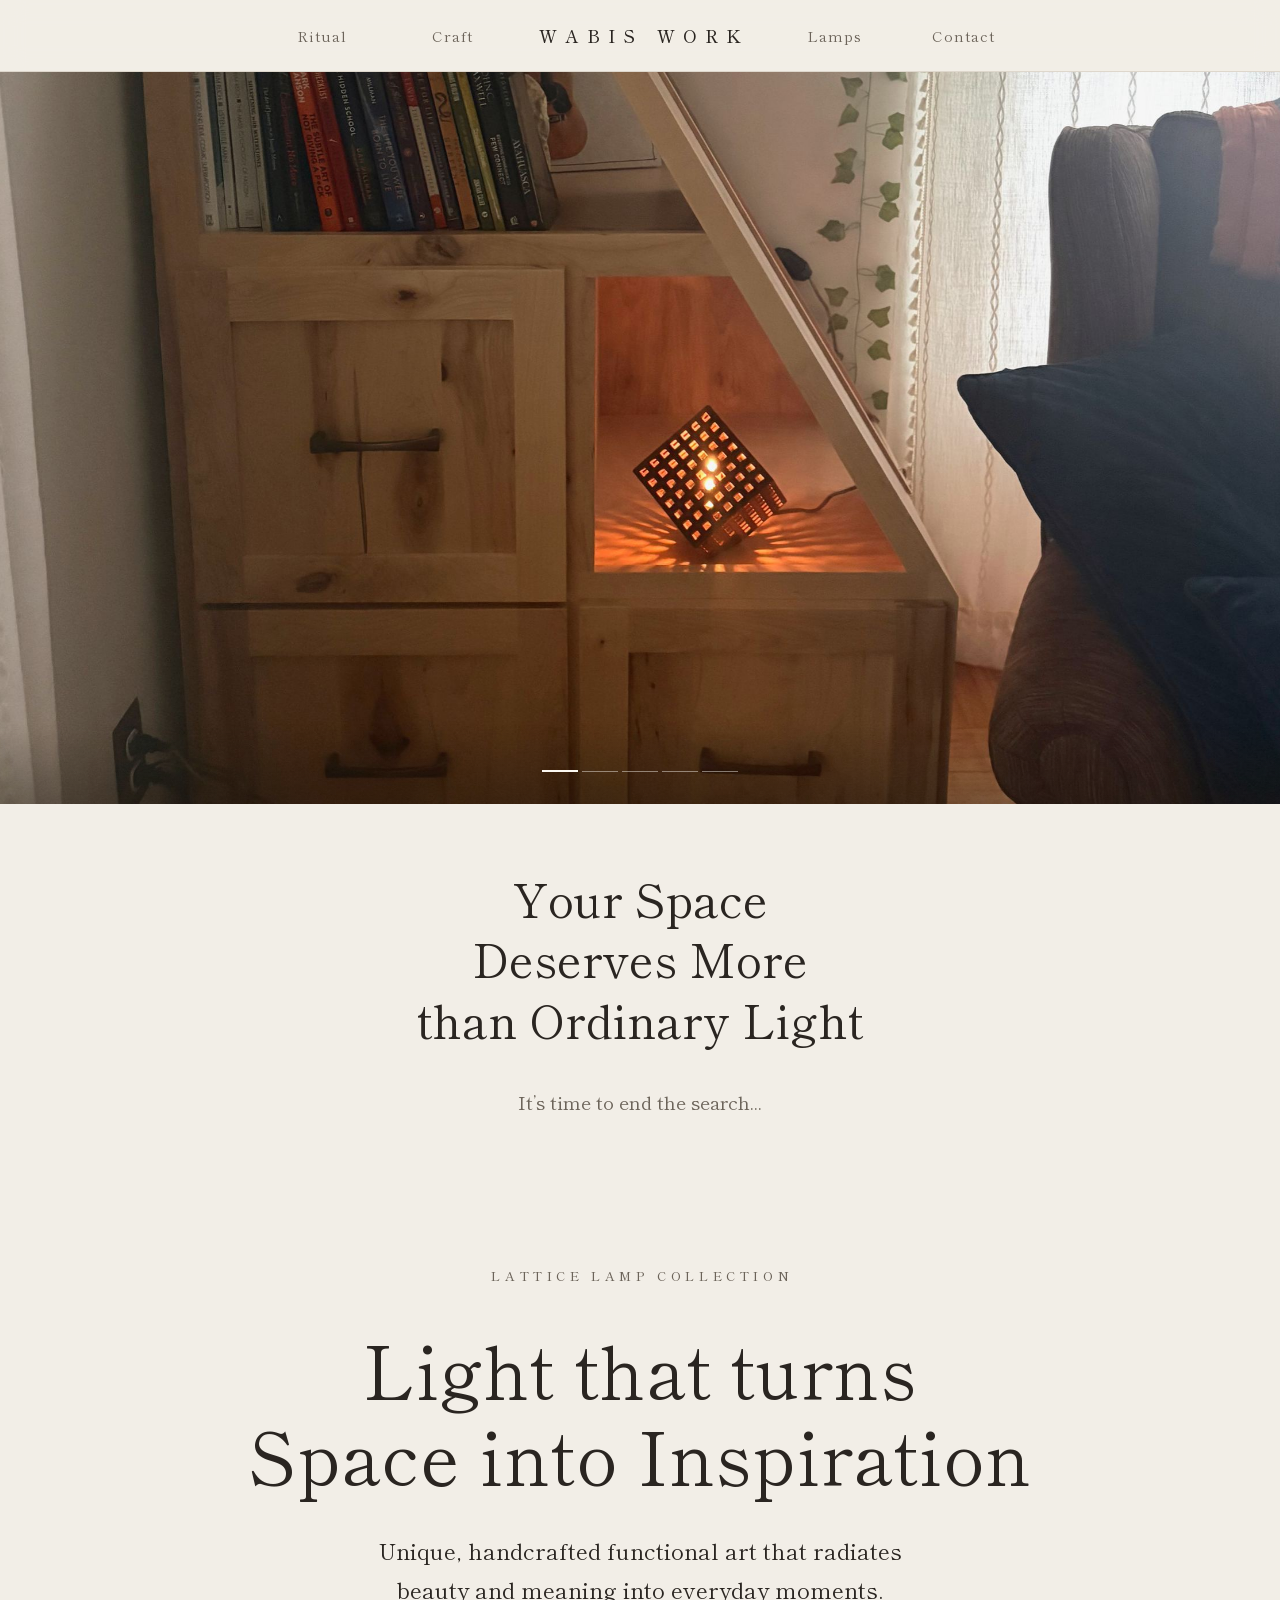
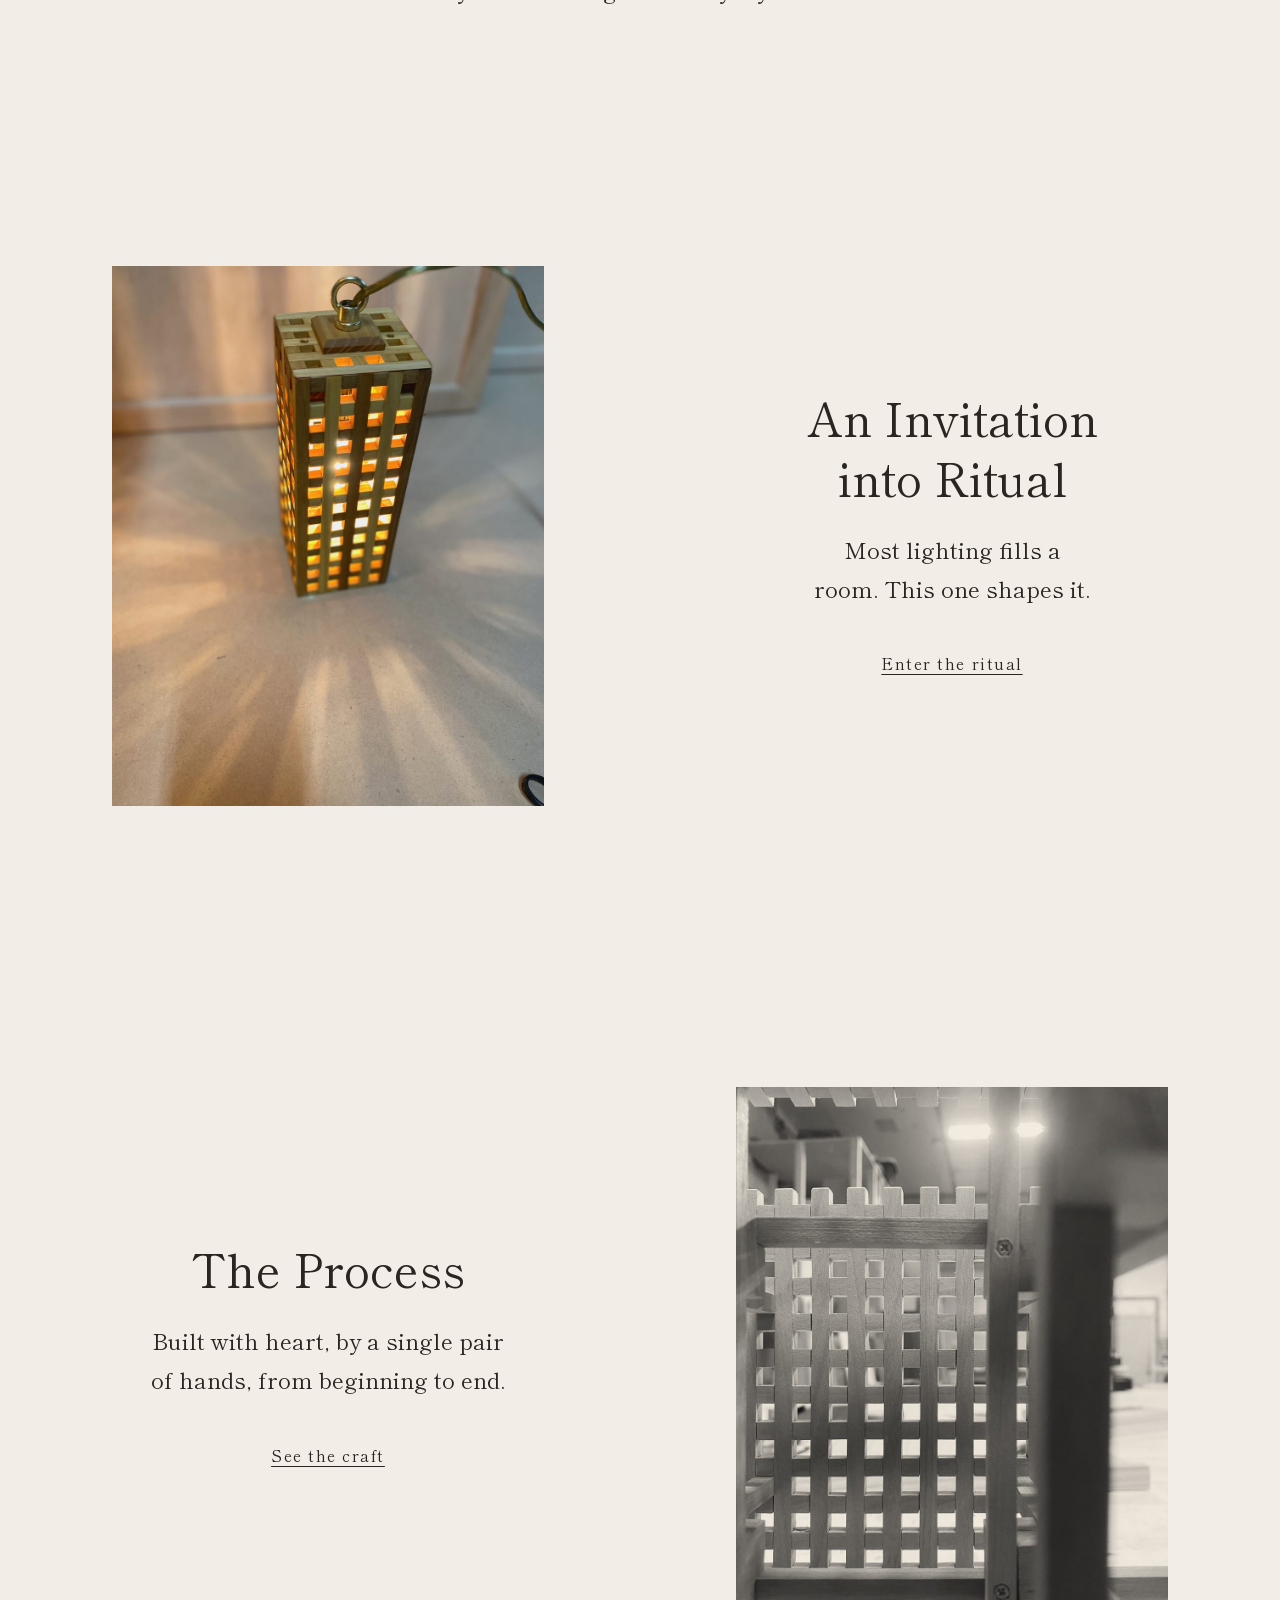
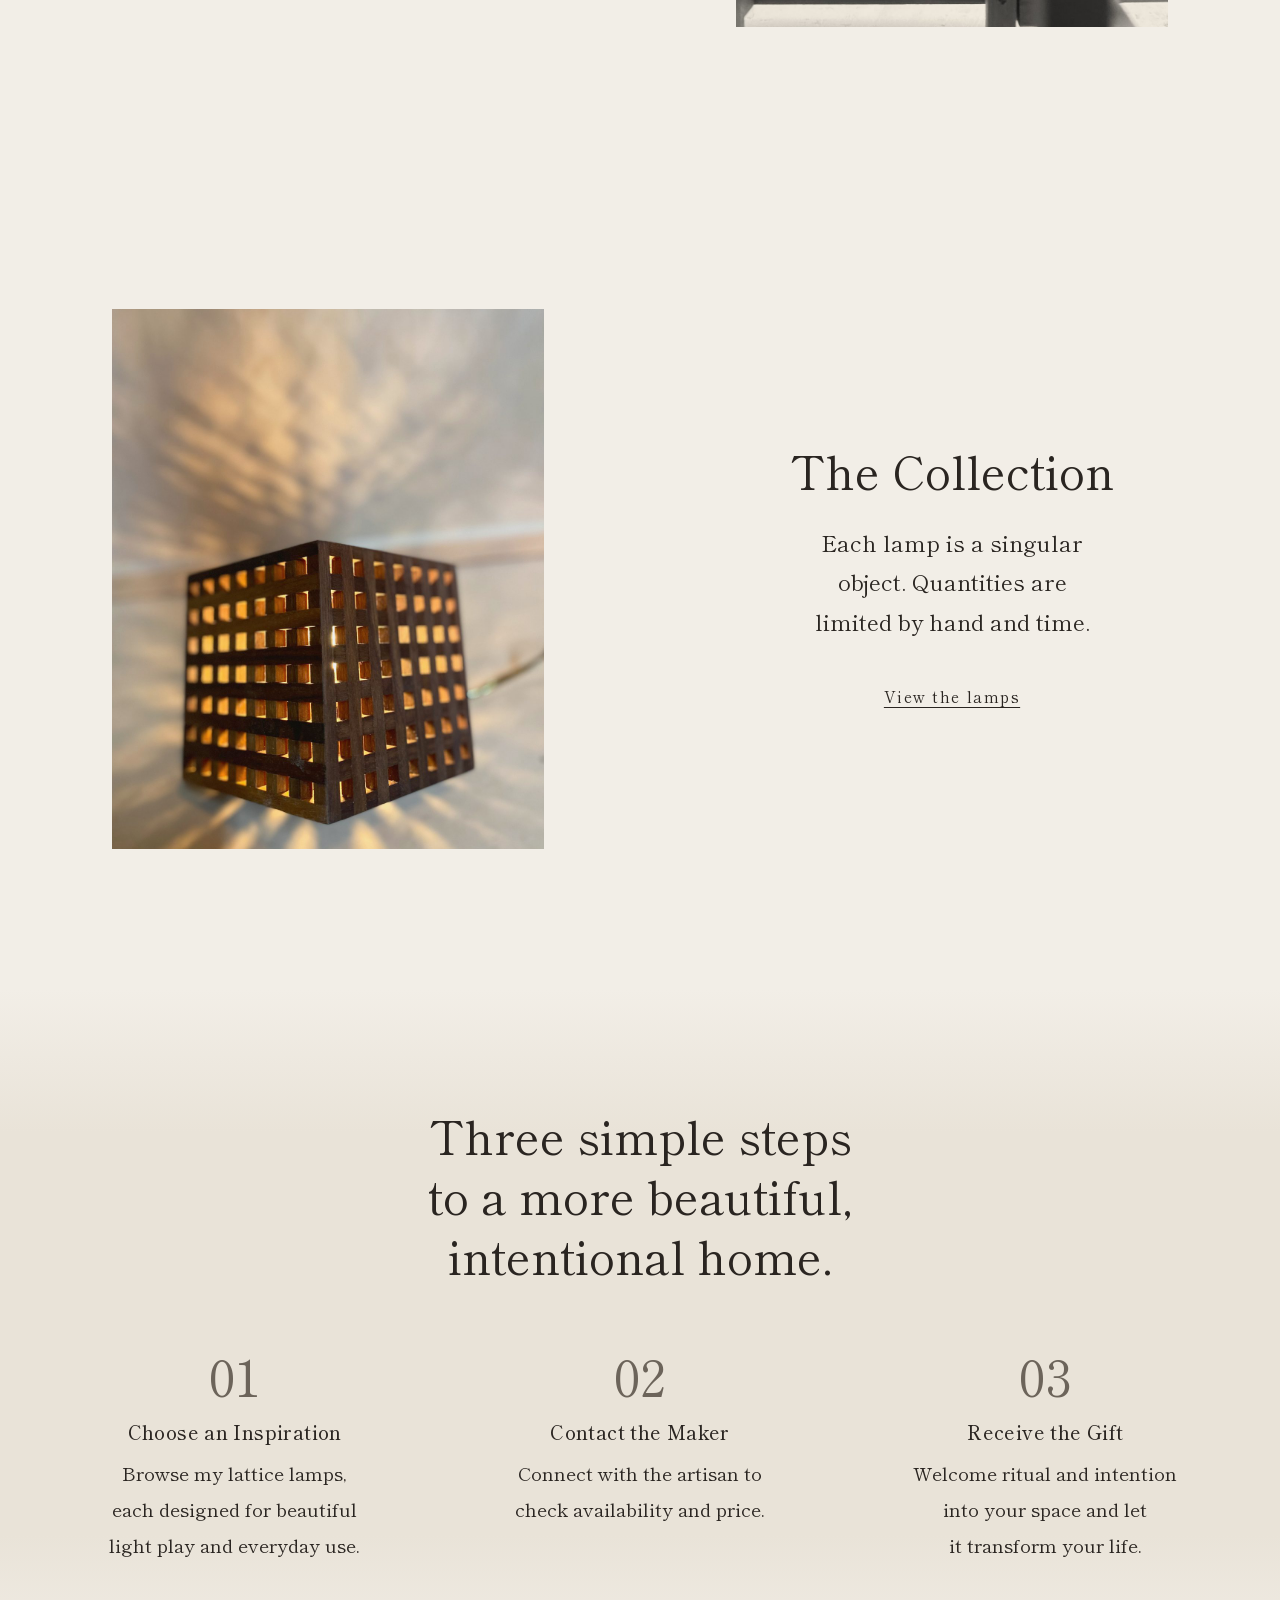
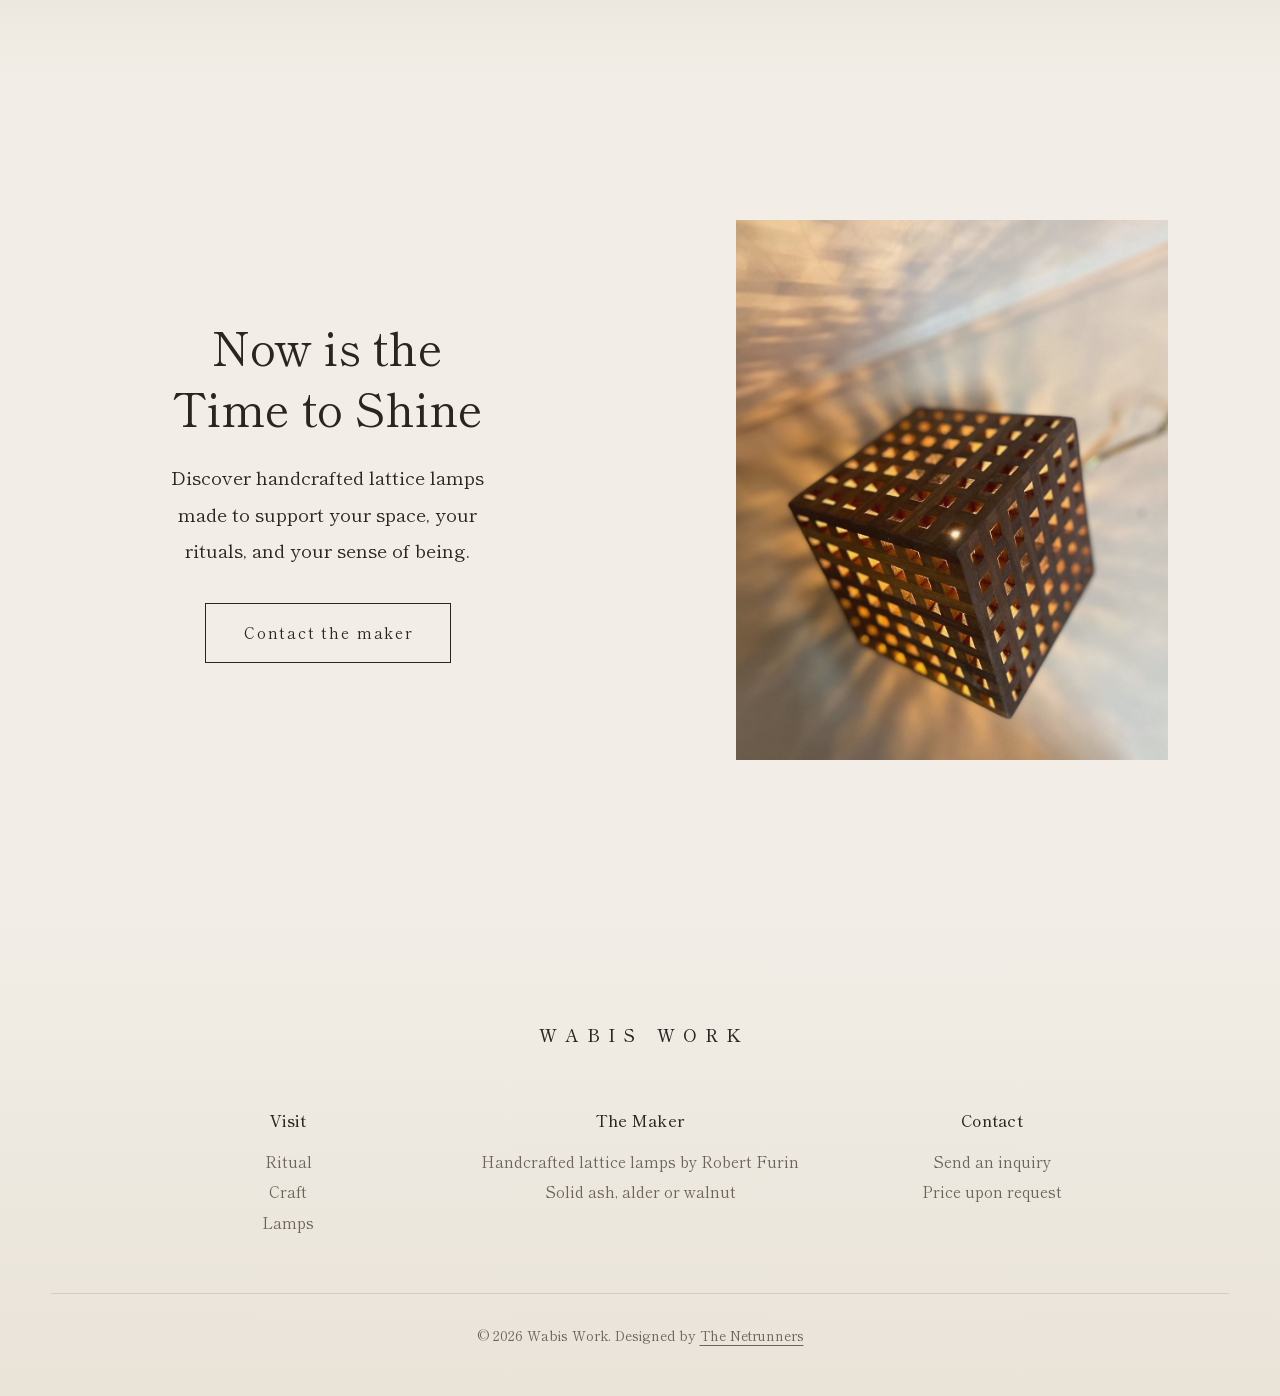
==== commit 3a0d2f04: "Tilt motion and The Netrunners credit" ====
--- a/index.html
+++ b/index.html
@@ -127,7 +127,7 @@
         <p>Price upon request</p>
       </div>
     </div>
-    <p class="foot-base">© 2026 Wabis Work. Designed by Netrunner’s Lair</p>
+    <p class="foot-base">© 2026 Wabis Work. Designed by <a href="https://nrlstudios.com" rel="noopener">The Netrunners</a></p>
   </div>
 </footer>
 <script src="site.js" defer></script>
--- a/styles.css
+++ b/styles.css
@@ -85,10 +85,10 @@
 .hero { position: relative; height: calc(100vh - var(--head) - 6rem); height: calc(100svh - var(--head) - 6rem); min-height: 28rem; overflow: hidden; background: #6E5A44; cursor: grab; touch-action: pan-y; user-select: none; -webkit-user-select: none; }
 .hero.is-dragging { cursor: grabbing; }
 .hero:focus-visible { outline-offset: -6px; }
-.slide { position: absolute; inset: 0; width: 100%; height: 100%; object-fit: cover; opacity: 0; transition: opacity 3.6s cubic-bezier(0.4, 0, 0.2, 1); }
+.slide { position: absolute; inset: 0; width: 100%; height: 100%; object-fit: cover; transform: scale(1.06); will-change: translate; opacity: 0; transition: opacity 3.6s cubic-bezier(0.4, 0, 0.2, 1); }
 .slide.is-on { opacity: 1; }
 .js .slide.is-on { animation: drift 16s cubic-bezier(0.25, 0.1, 0.25, 1) both; }
-@keyframes drift { from { transform: scale(1.045); } to { transform: scale(1); } }
+@keyframes drift { from { transform: scale(1.1); } to { transform: scale(1.06); } }
 .hero::after { content: ""; position: absolute; inset: auto 0 0 0; height: 5rem; background: linear-gradient(to top, rgba(30, 22, 14, 0.35), rgba(30, 22, 14, 0)); pointer-events: none; }
 .dots { position: absolute; z-index: 2; left: 50%; bottom: 1.25rem; transform: translateX(-50%); display: flex; gap: 0.25rem; }
 .dots button { width: 2.25rem; height: 1.6rem; padding: 0; border: 0; background: none; cursor: pointer; }
@@ -195,12 +195,12 @@
 }
 /* Alive: photos that answer the cursor and the scroll (driven by site.js), words that rise into place */
 [data-live] { overflow: hidden; }
-[data-live] img { will-change: transform; transform: scale(1.1); }
+[data-live] img { will-change: translate; transform: scale(1.1); }
 .js [data-reveal] { opacity: 0; transform: translateY(14px); transition: opacity 2.2s cubic-bezier(0.4, 0, 0.2, 1), transform 2.6s cubic-bezier(0.2, 0.6, 0.2, 1); }
 .js [data-reveal].is-in { opacity: 1; transform: none; }
 
 @media (prefers-reduced-motion: reduce) {
-  [data-live] img { transform: none !important; }
+  [data-live] img, .slide { transform: none !important; translate: none !important; }
   .js [data-reveal] { opacity: 1; transform: none; transition: none; }
   ::view-transition-old(root), ::view-transition-new(root) { animation: none; }
   .slide { transition: none; }
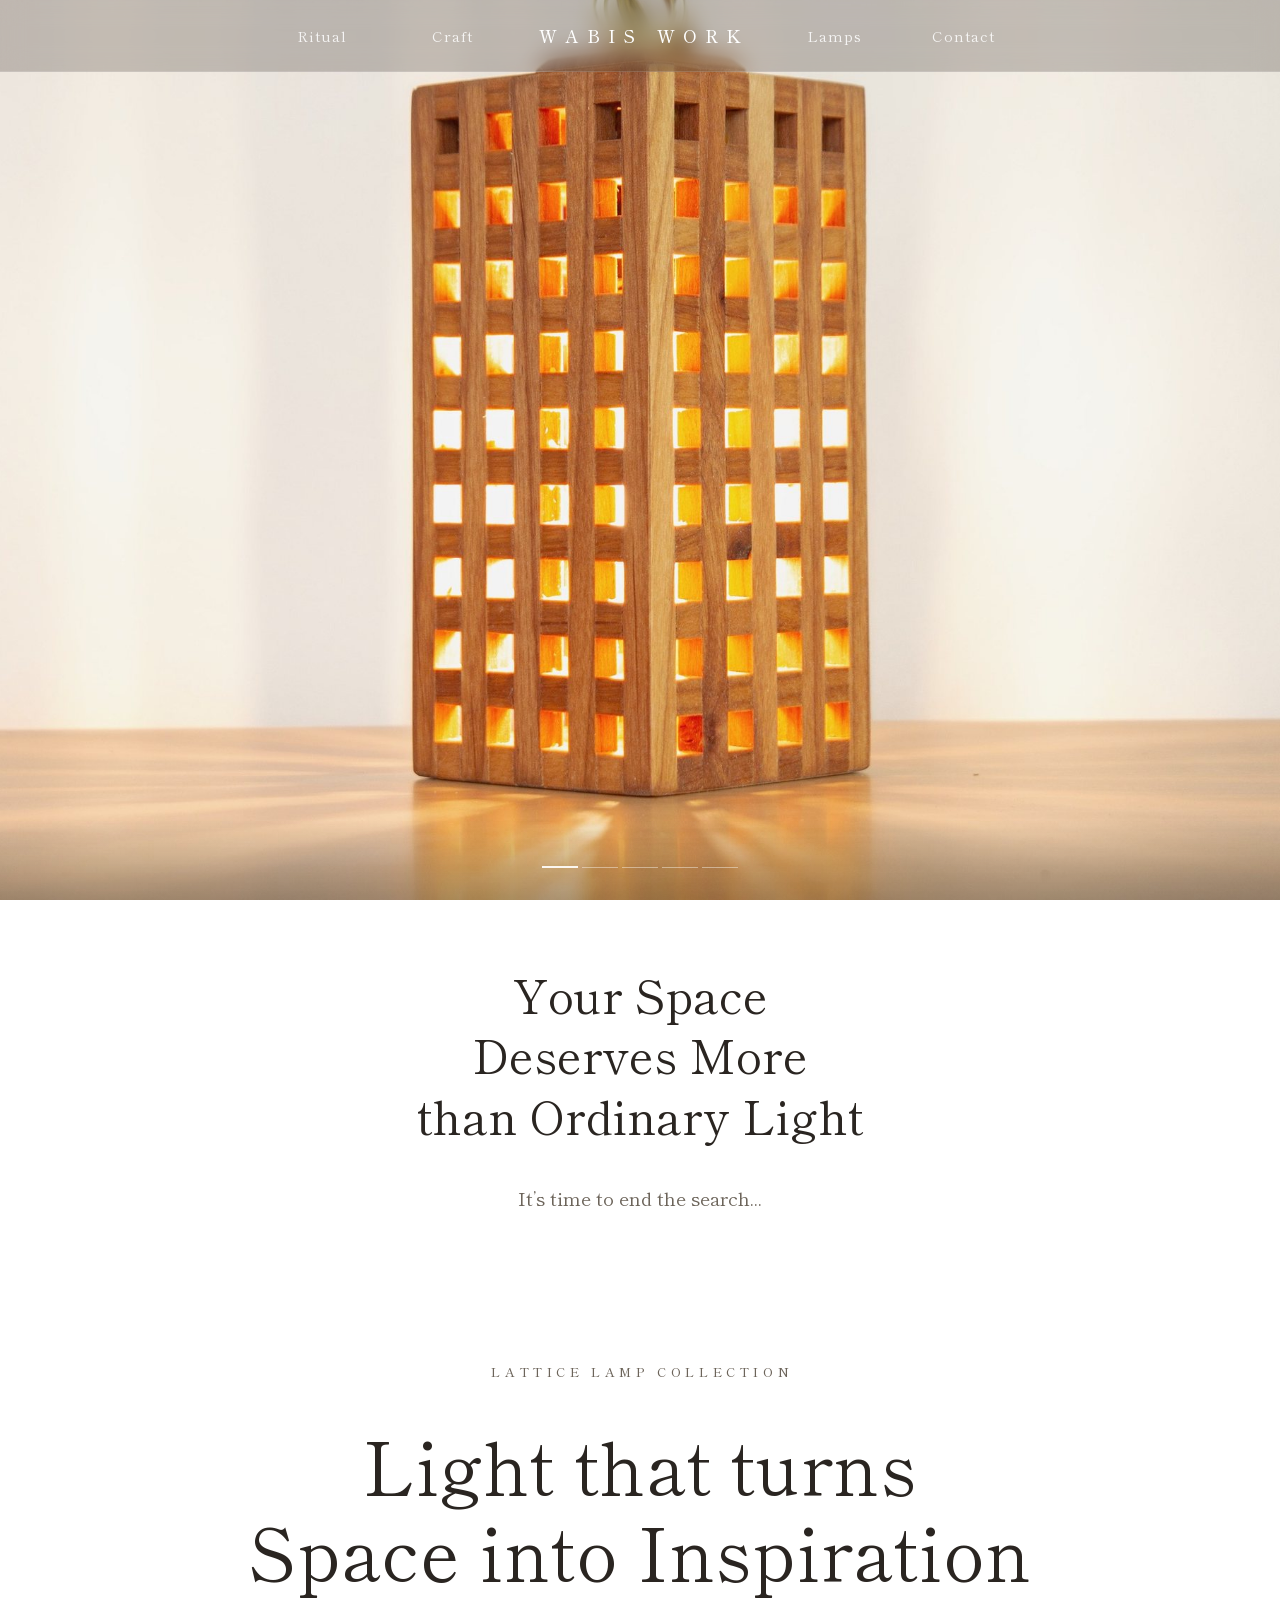
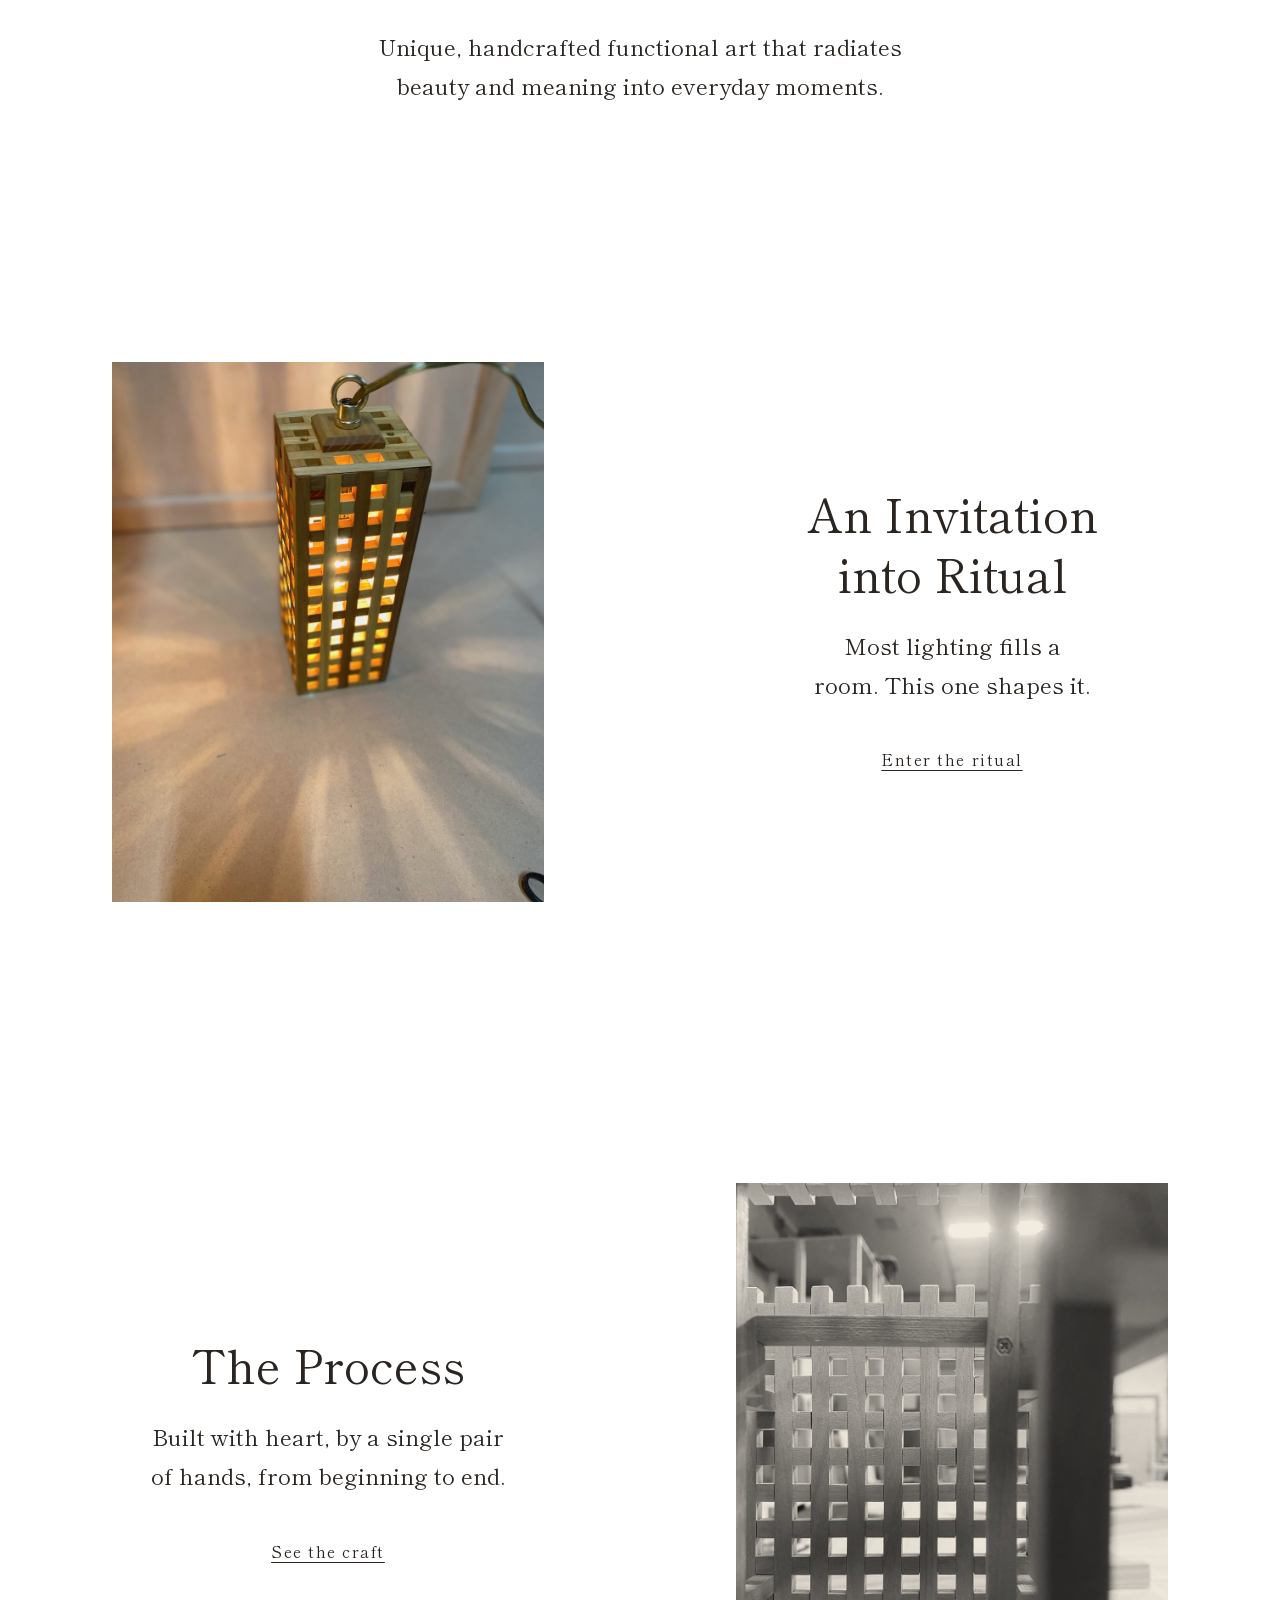
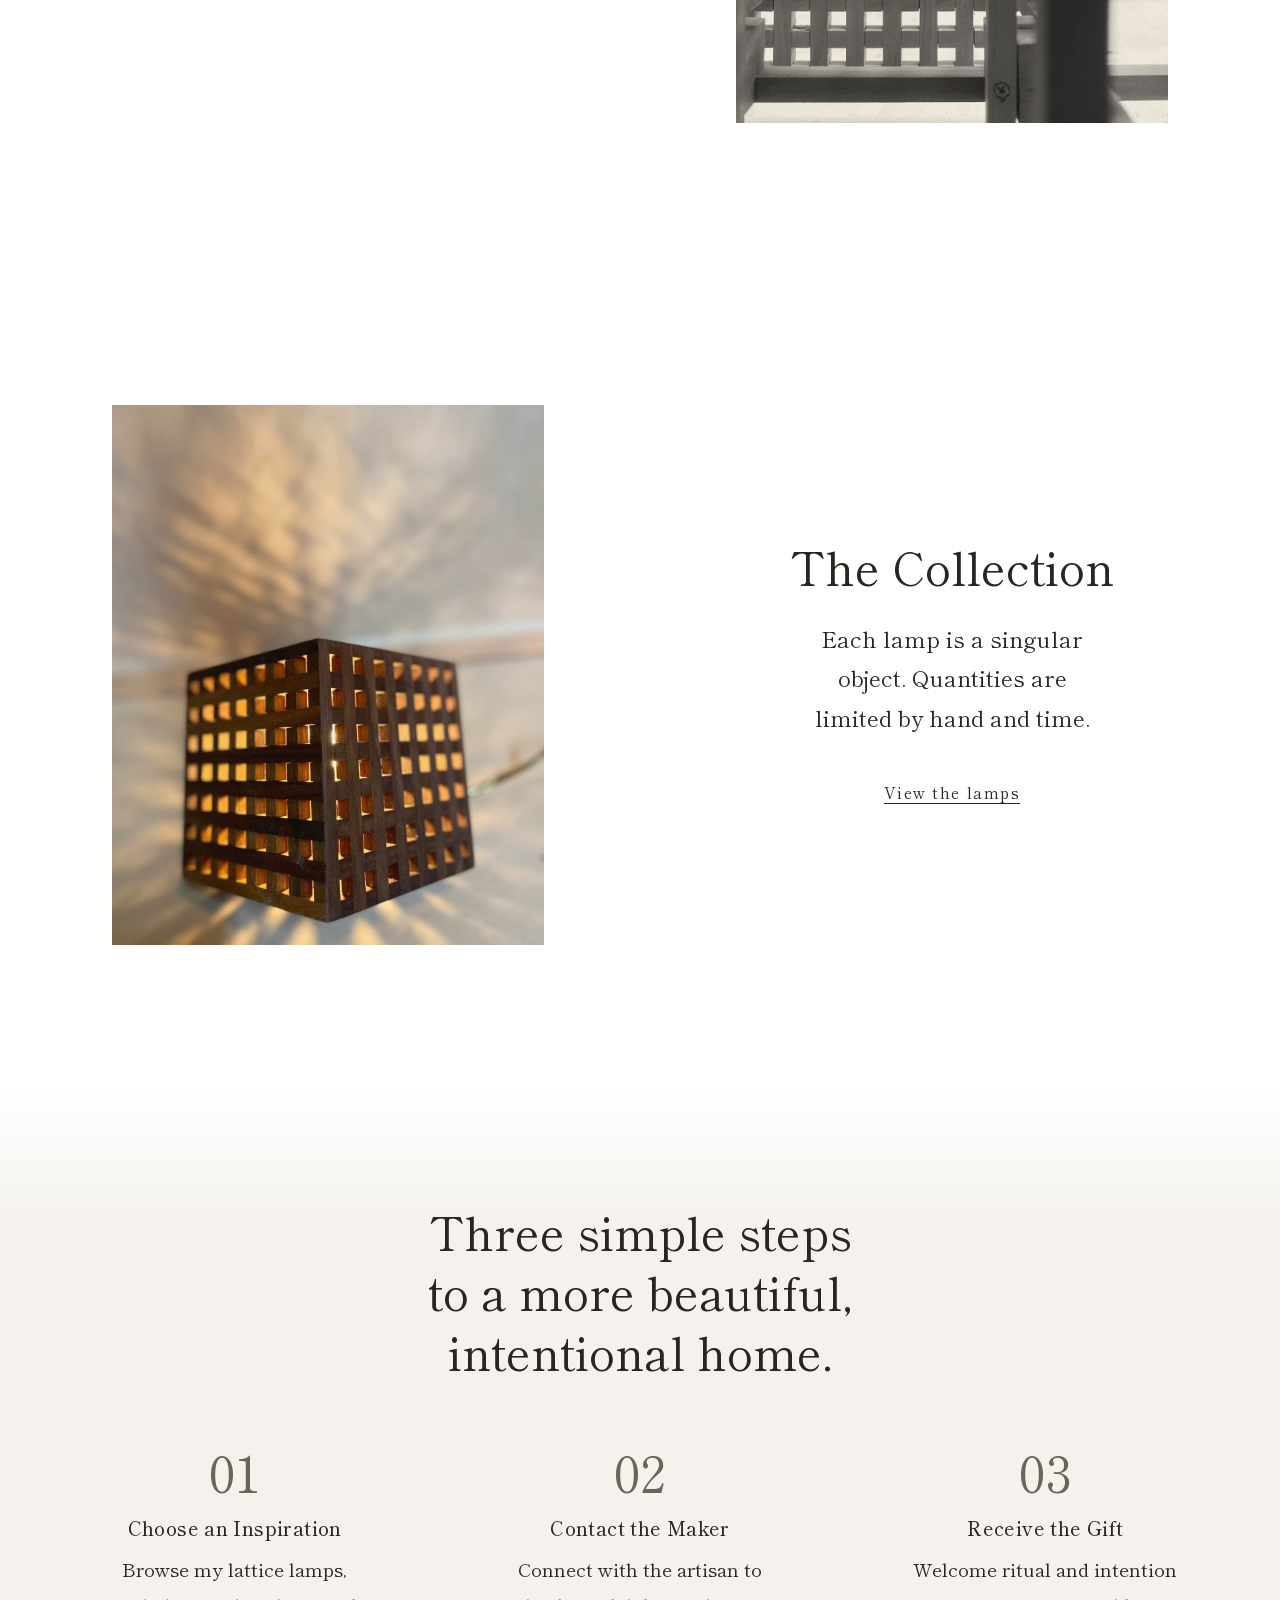
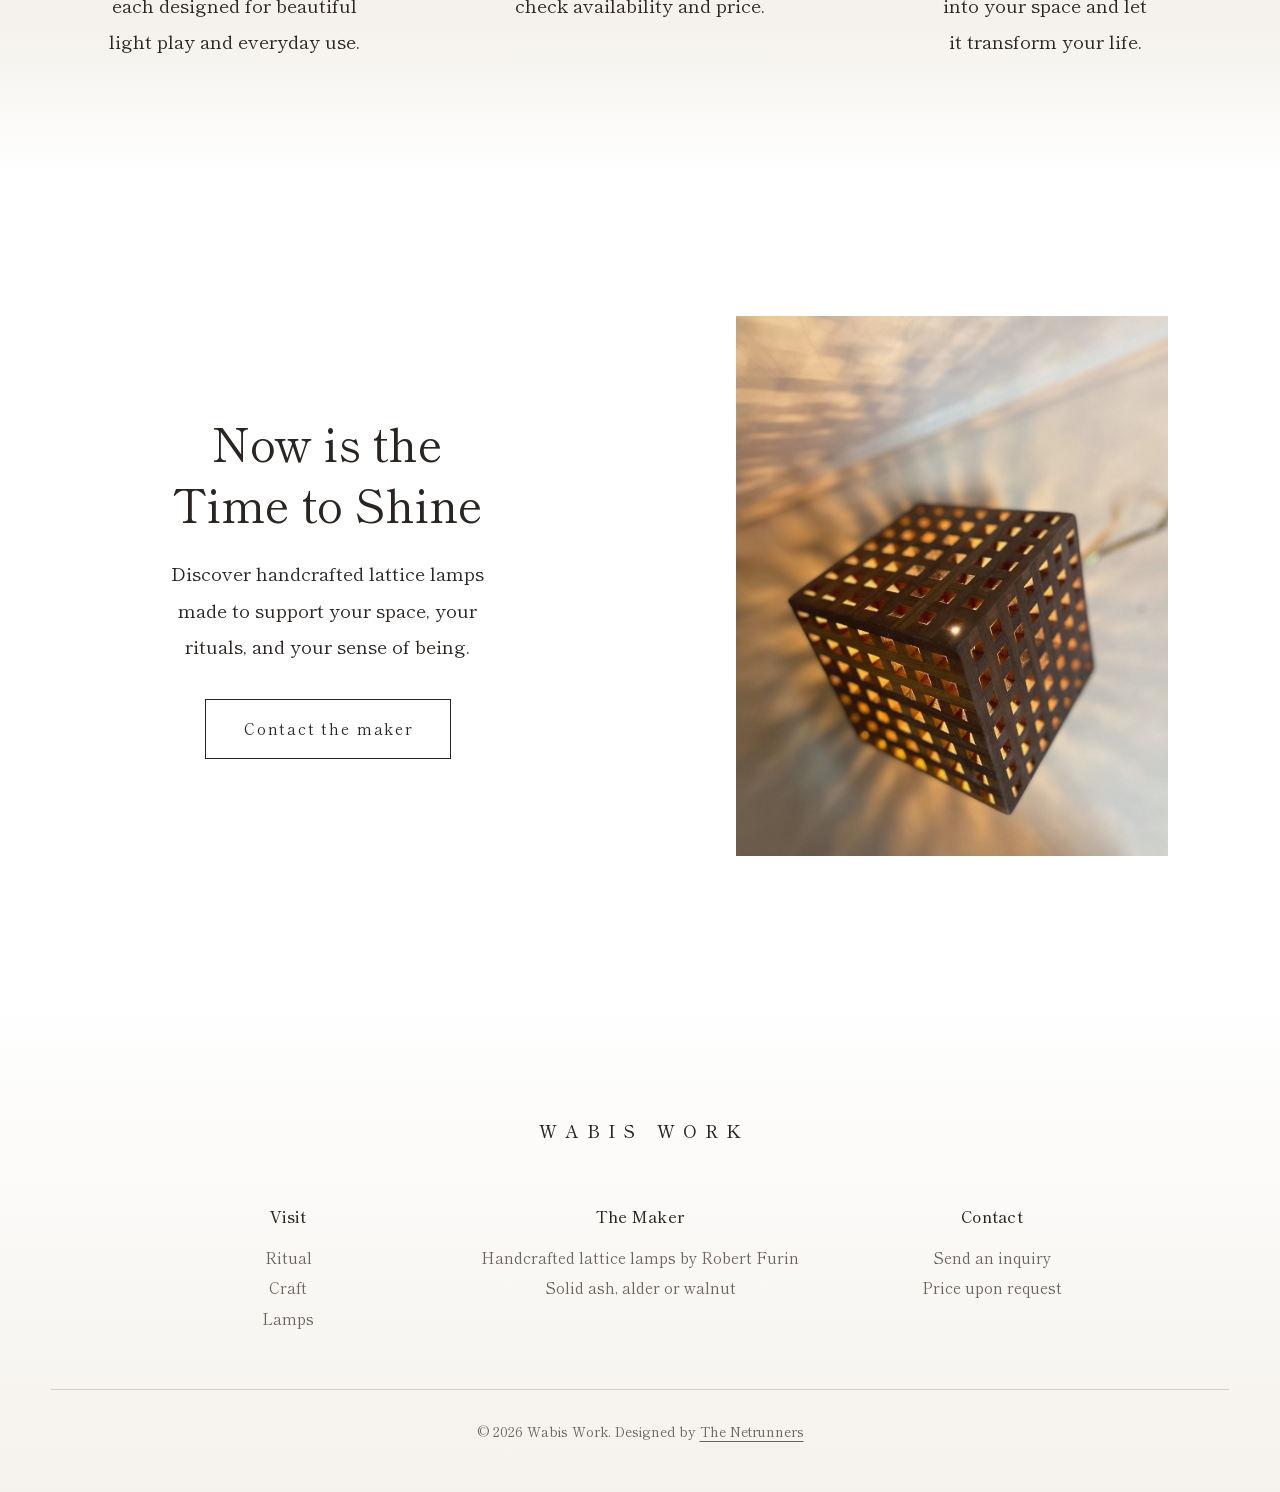
==== commit ef1e24ec: "Full-screen hero, floating header, new hero photos, white page" ====
--- a/index.html
+++ b/index.html
@@ -7,7 +7,7 @@
 <meta name="description" content="Lattice lamps handcrafted by Robert Furin of Wabis Work. Functional art in solid ash, alder or walnut. Price upon request.">
 <!-- DRAFT: keeps search engines away while this is a preview. Remove at launch. -->
 <meta name="robots" content="noindex, nofollow">
-<meta name="theme-color" content="#F2EEE7">
+<meta name="theme-color" content="#FFFFFF">
 <meta property="og:type" content="website">
 <meta property="og:title" content="Wabis Work | Handcrafted Lattice Lamps">
 <meta property="og:description" content="Lattice lamps handcrafted by Robert Furin of Wabis Work. Functional art in solid ash, alder or walnut. Price upon request.">
@@ -18,7 +18,7 @@
 <link rel="stylesheet" href="styles.css">
 <script>document.documentElement.className = 'js';</script>
 </head>
-<body>
+<body class="home">
 <a class="skip" href="#main">Skip to content</a>
 <header class="site-head">
   <div class="head-row">
@@ -35,11 +35,11 @@
 </header>
 <main id="main">
   <section class="hero" tabindex="0" aria-roledescription="carousel" aria-label="Lattice lamps in light. Click, swipe or use the arrow keys to change the photo.">
-    <img class="slide is-on" src="images/hero-4.jpg" width="2400" height="1350" style="object-position: 50% 50%" alt="A lattice cube glowing on a low shelf in a sunlit room, beside a sofa." draggable="false" fetchpriority="high">
-    <img class="slide" src="images/hero-1.jpg" width="2400" height="1350" style="object-position: 54% 50%" alt="A lattice cube lamp on the floor, throwing a web of light across a warm wall." draggable="false" loading="lazy" decoding="async">
-    <img class="slide" src="images/hero-2.jpg" width="2400" height="1350" style="object-position: 62% 50%" alt="A lattice cube balanced on its corner, light fanning across a wooden table." draggable="false" loading="lazy" decoding="async">
-    <img class="slide" src="images/hero-5.jpg" width="2400" height="1350" style="object-position: 50% 50%" alt="A grid of soft light cast across a floor by a lattice lamp." draggable="false" loading="lazy" decoding="async">
-    <img class="slide" src="images/hero-3.jpg" width="2400" height="1350" style="object-position: 52% 50%" alt="A lattice cube on a table, its glow spreading in rays across the wood." draggable="false" loading="lazy" decoding="async">
+    <img class="slide is-on" src="images/hero-1.jpg" width="2400" height="1350" style="object-position: 50% 50%" alt="A small lattice tower glowing on a wooden table against a pale wall." draggable="false" fetchpriority="high">
+    <img class="slide" src="images/hero-2.jpg" width="2400" height="1350" style="object-position: 68% 50%" alt="A lattice cube glowing inside a wooden shelf in a sunlit room." draggable="false" loading="lazy" decoding="async">
+    <img class="slide" src="images/hero-3.jpg" width="2400" height="1350" style="object-position: 36% 50%" alt="A lattice cube resting on its corner, light falling softly across a pale wall." draggable="false" loading="lazy" decoding="async">
+    <img class="slide" src="images/hero-4.jpg" width="2400" height="1350" style="object-position: 60% 50%" alt="A tall tower of mixed woods glowing on a wooden sideboard." draggable="false" loading="lazy" decoding="async">
+    <img class="slide" src="images/hero-5.jpg" width="2400" height="1350" style="object-position: 50% 50%" alt="Close view of a large lattice lamp, warm light through layers of wood." draggable="false" loading="lazy" decoding="async">
     <div class="dots" role="group" aria-label="Choose a photo">
       <button type="button" aria-current="true"><span class="vh">Photo 1</span></button>
       <button type="button" aria-current="false"><span class="vh">Photo 2</span></button>
--- a/styles.css
+++ b/styles.css
@@ -12,8 +12,8 @@
 .site-head { view-transition-name: site-head; }
 
 :root {
-  --paper: #F2EEE7;
-  --deep: #E9E3D8;
+  --paper: #FFFFFF;
+  --deep: #F5F2ED;
   --ink: #2A2521;
   --soft: #6C645A;
   --line: #D6CEC0;
@@ -63,7 +63,7 @@
 .page-title h1 { max-width: 16em; margin-inline: auto; }
 
 /* Header */
-.site-head { position: sticky; top: 0; z-index: 20; height: var(--head); background: rgba(242, 238, 231, 0.92); border-bottom: 1px solid rgba(214, 206, 192, 0.7); -webkit-backdrop-filter: blur(12px); backdrop-filter: blur(12px); }
+.site-head { position: sticky; top: 0; z-index: 20; height: var(--head); background: rgba(255, 255, 255, 0.8); border-bottom: 1px solid rgba(214, 206, 192, 0.5); transition: background-color 0.9s cubic-bezier(0.4, 0, 0.2, 1), border-color 0.9s cubic-bezier(0.4, 0, 0.2, 1); -webkit-backdrop-filter: blur(12px); backdrop-filter: blur(12px); }
 .head-row { display: grid; grid-template-columns: 1fr auto 1fr; align-items: center; height: 100%; padding-inline: var(--pad); }
 .head-nav { display: flex; gap: clamp(1.25rem, 3.5vw, 3rem); }
 .head-nav--left { justify-content: flex-end; padding-right: clamp(1.5rem, 4.5vw, 4rem); }
@@ -82,7 +82,14 @@
 .more:hover { color: var(--soft); }
 
 /* Hero slideshow */
-.hero { position: relative; height: calc(100vh - var(--head) - 6rem); height: calc(100svh - var(--head) - 6rem); min-height: 28rem; overflow: hidden; background: #6E5A44; cursor: grab; touch-action: pan-y; user-select: none; -webkit-user-select: none; }
+/* Home: the header floats over the full-screen hero, tinted and white, then turns to the page white once the hero is passed */
+.home .site-head { position: fixed; left: 0; right: 0; }
+.wordmark, .head-nav a { transition: color 0.9s cubic-bezier(0.4, 0, 0.2, 1); }
+.js .home .site-head:not(.is-solid) { background: rgba(28, 22, 16, 0.22); border-bottom-color: rgba(255, 255, 255, 0.14); }
+.js .home .site-head:not(.is-solid) .wordmark { color: #FFFFFF; }
+.js .home .site-head:not(.is-solid) .head-nav a { color: rgba(255, 255, 255, 0.86); }
+.js .home .site-head:not(.is-solid) .head-nav a:hover { color: #FFFFFF; }
+.hero { position: relative; height: 100vh; height: 100svh; min-height: 30rem; overflow: hidden; background: #6E5A44; cursor: grab; touch-action: pan-y; user-select: none; -webkit-user-select: none; }
 .hero.is-dragging { cursor: grabbing; }
 .hero:focus-visible { outline-offset: -6px; }
 .slide { position: absolute; inset: 0; width: 100%; height: 100%; object-fit: cover; transform: scale(1.06); will-change: translate; opacity: 0; transition: opacity 3.6s cubic-bezier(0.4, 0, 0.2, 1); }
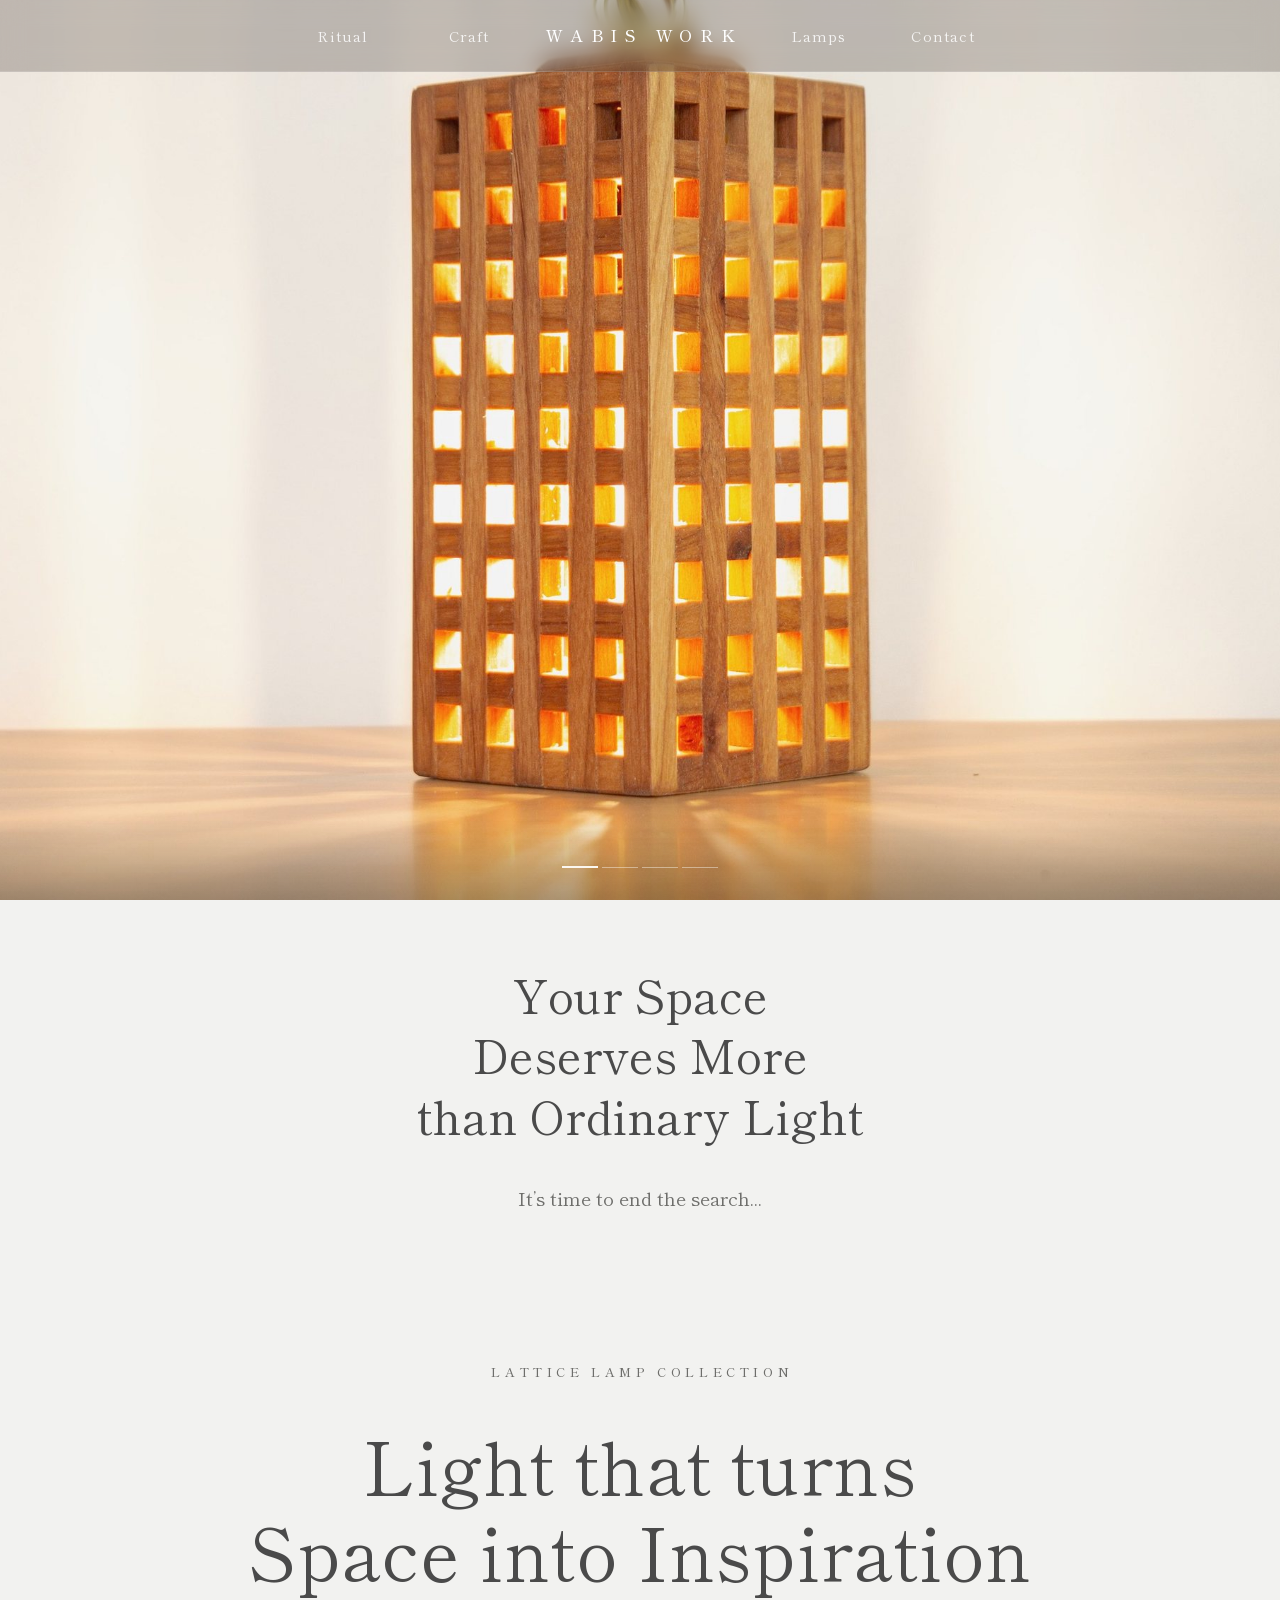
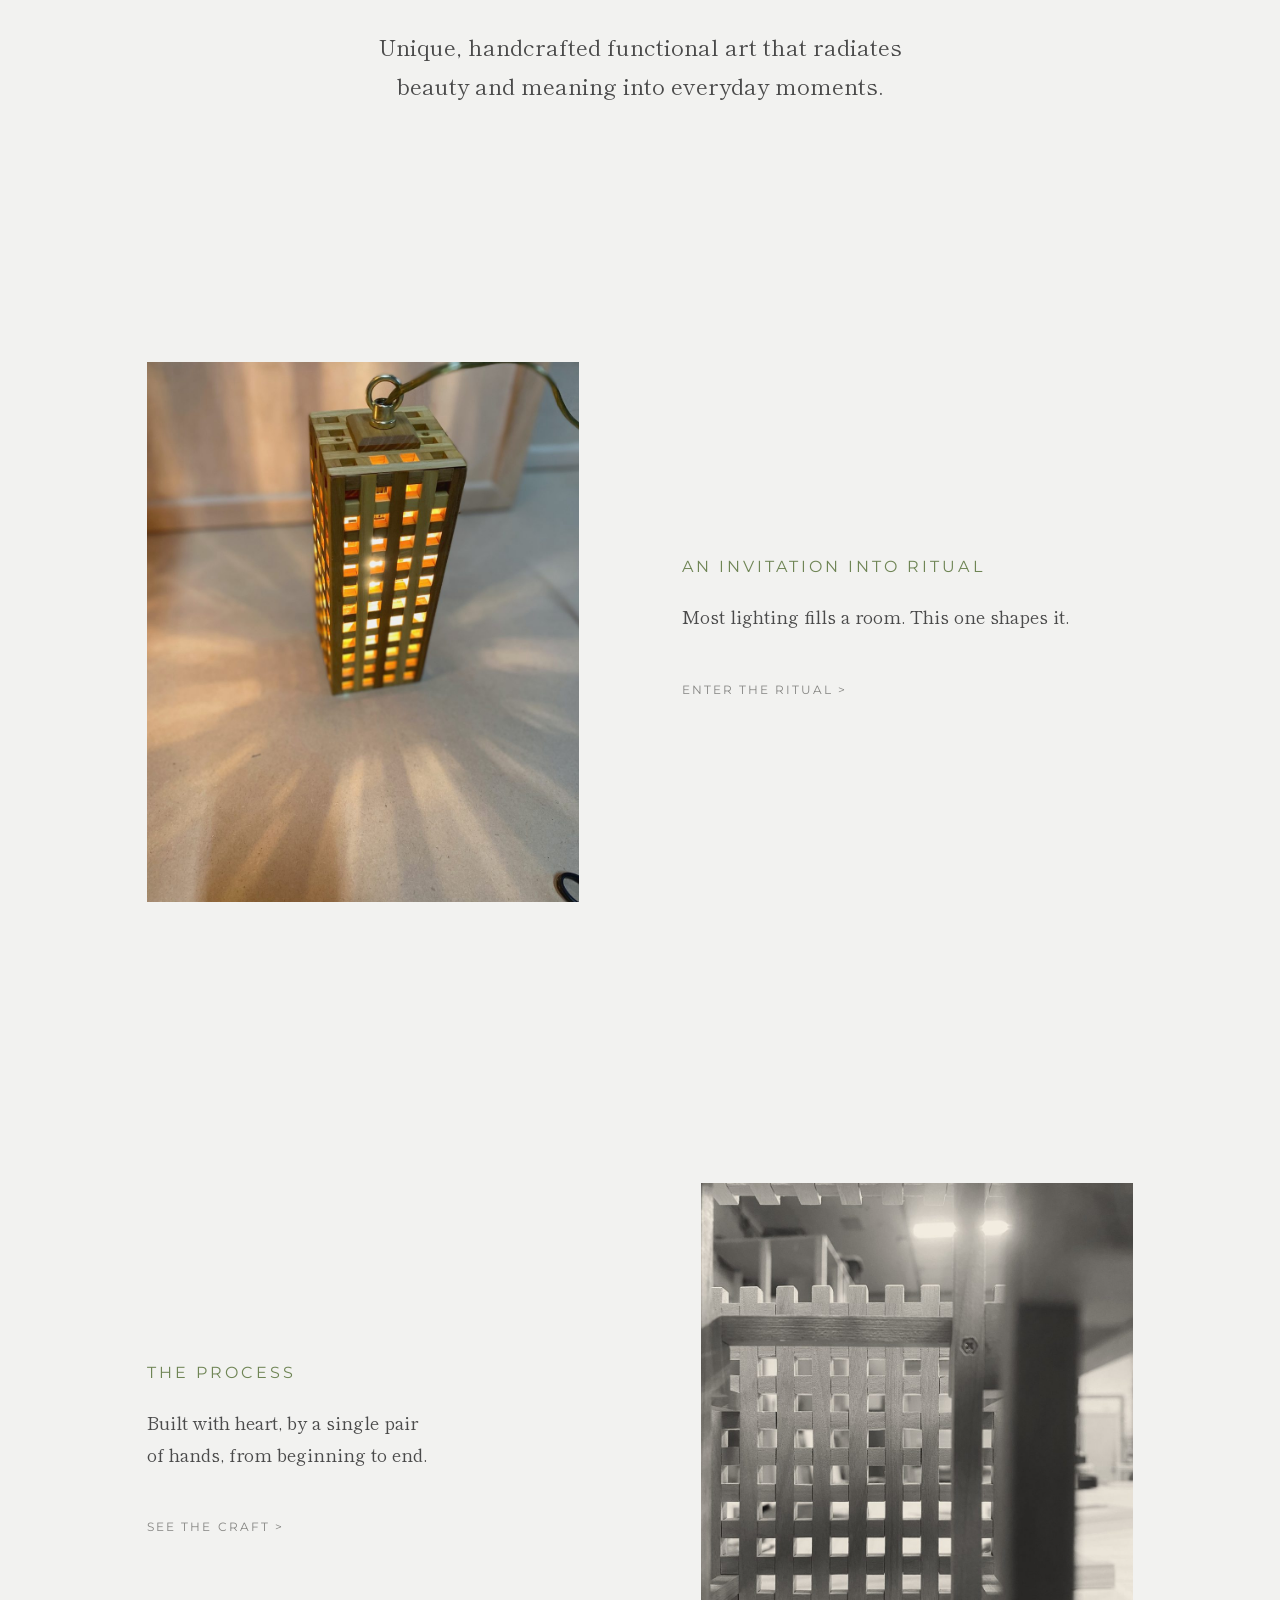
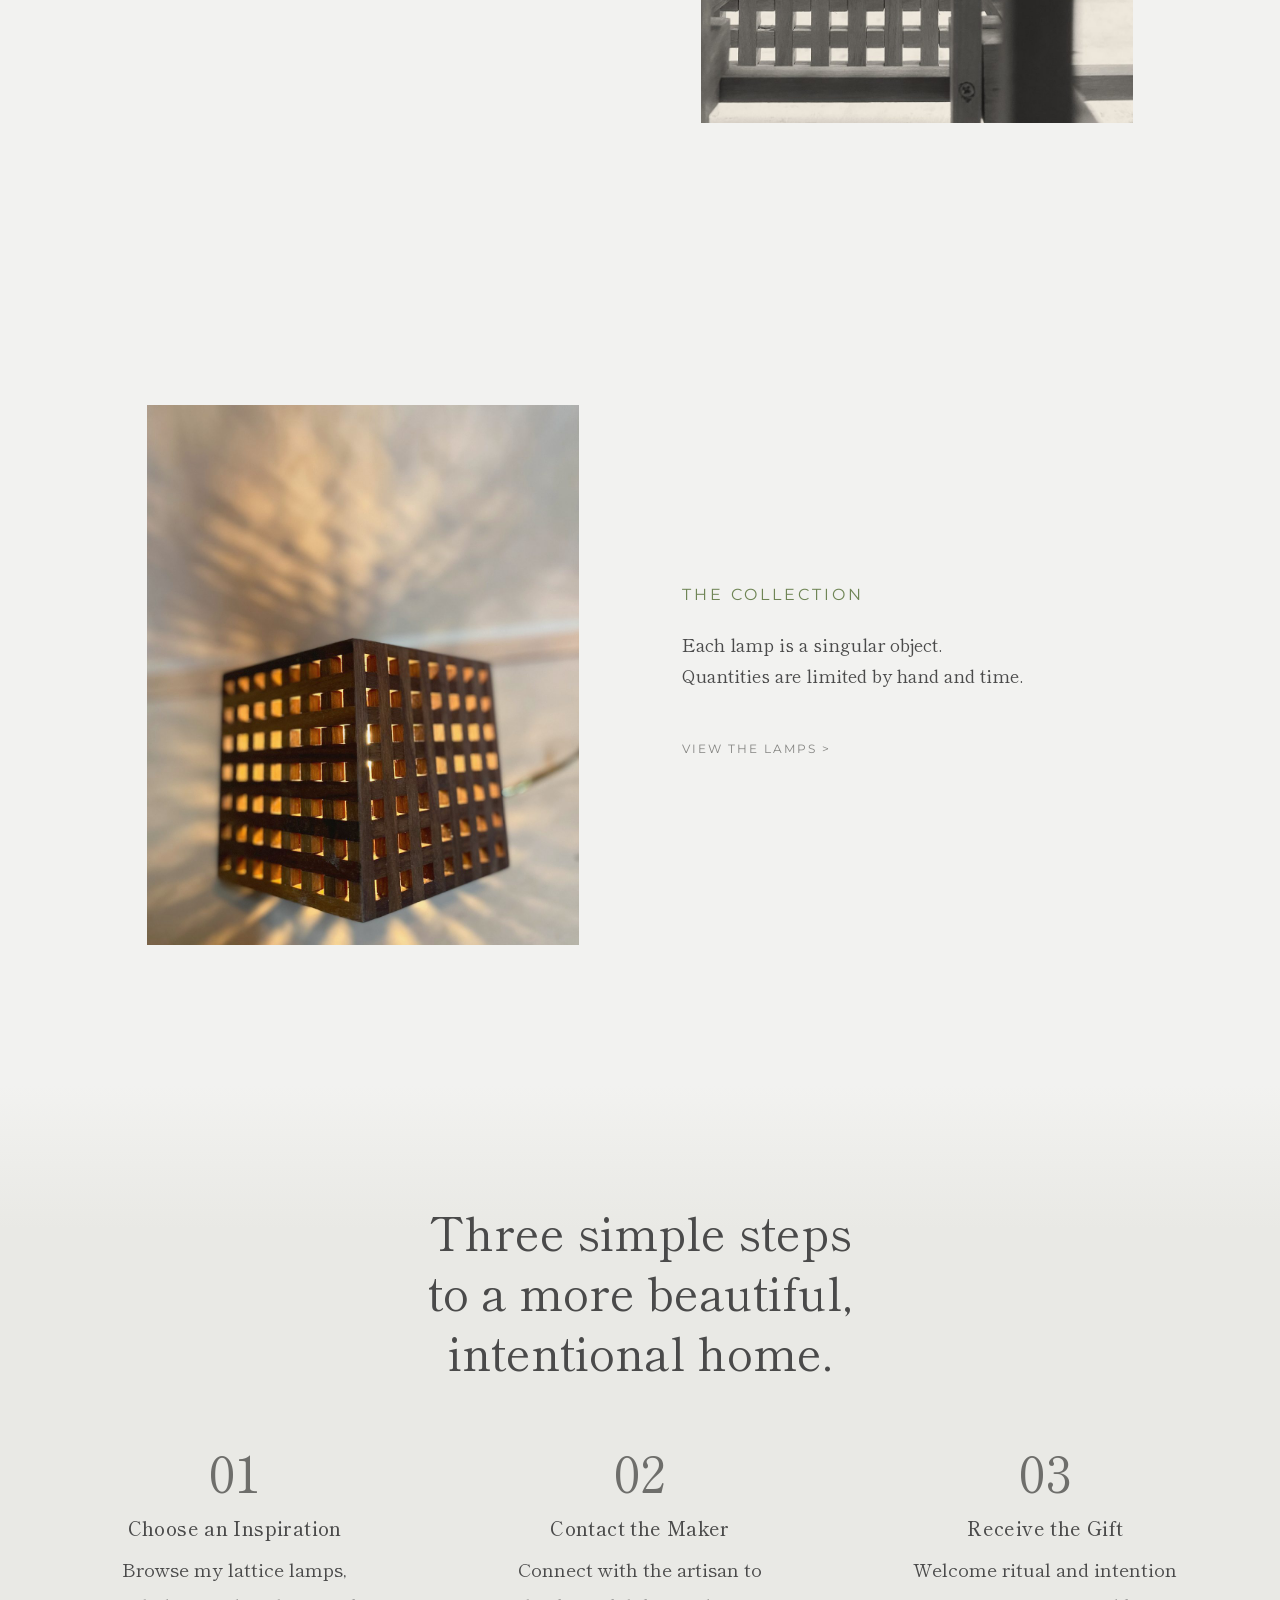
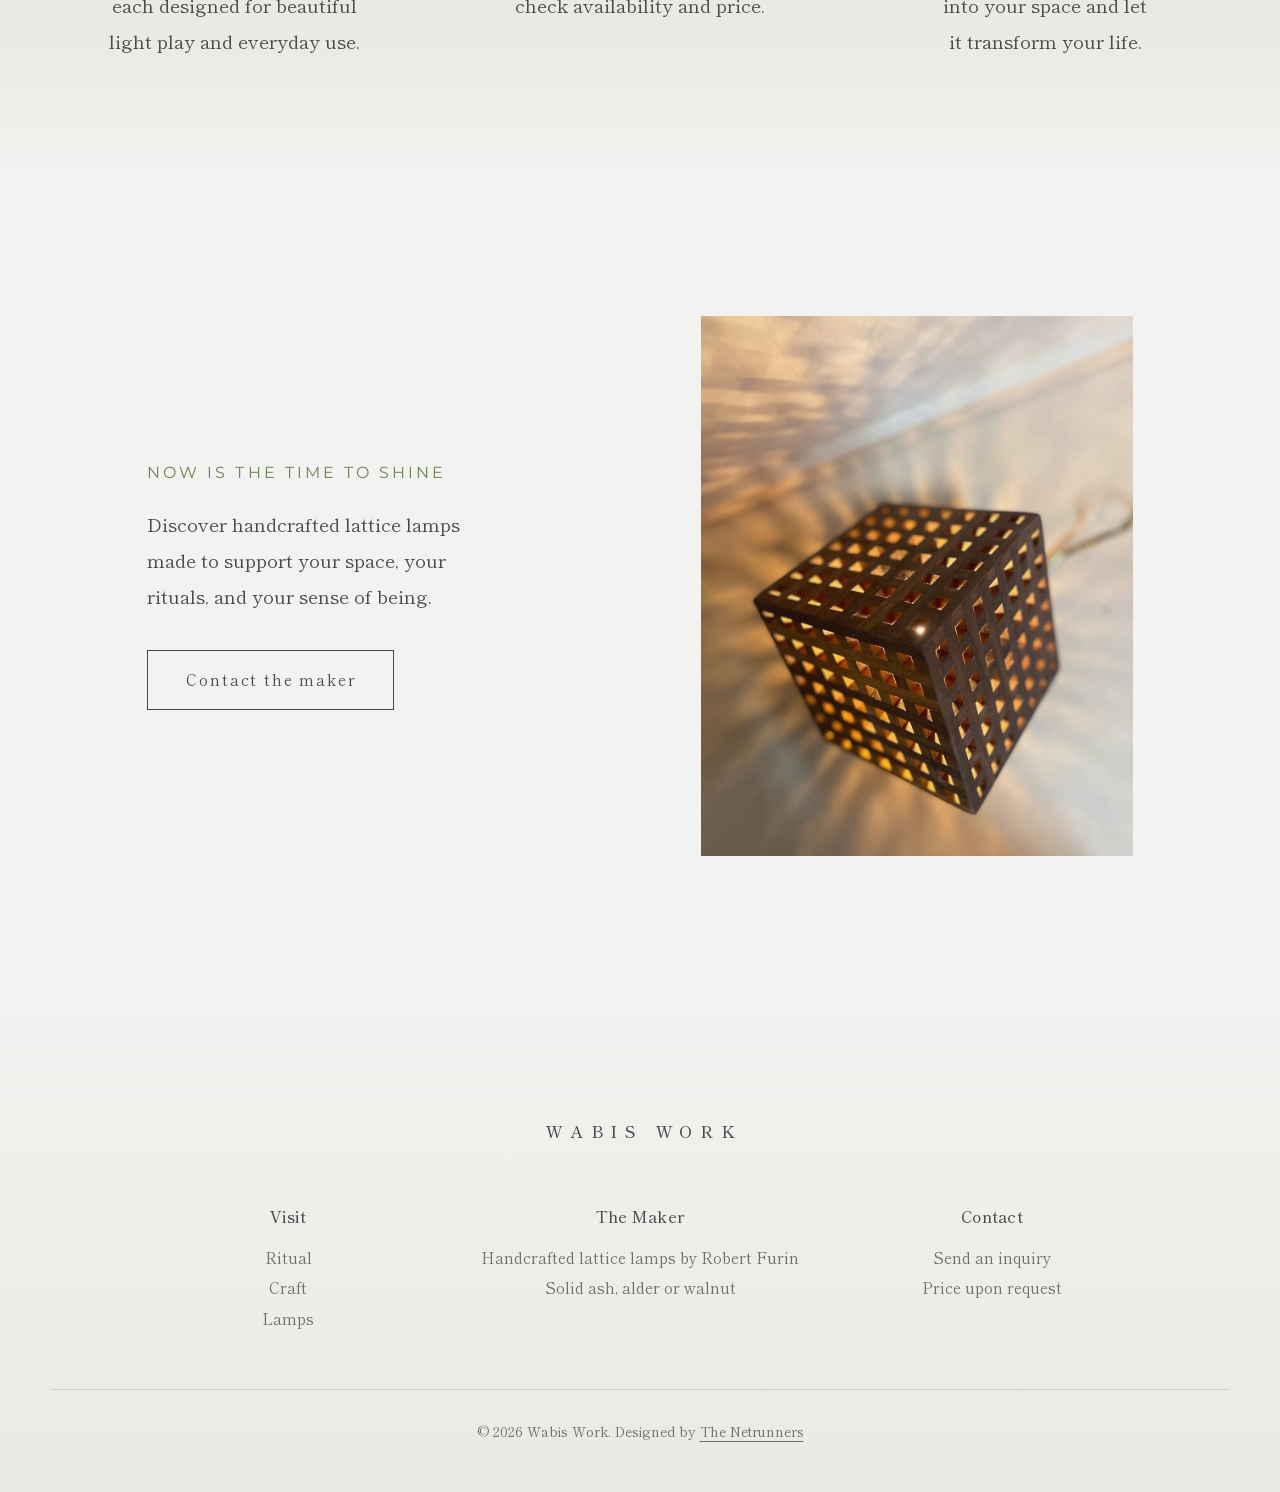
==== commit 5e568706: "Words on the hero photo" ====
--- a/index.html
+++ b/index.html
@@ -7,7 +7,7 @@
 <meta name="description" content="Lattice lamps handcrafted by Robert Furin of Wabis Work. Functional art in solid ash, alder or walnut. Price upon request.">
 <!-- DRAFT: keeps search engines away while this is a preview. Remove at launch. -->
 <meta name="robots" content="noindex, nofollow">
-<meta name="theme-color" content="#FFFFFF">
+<meta name="theme-color" content="#F2F2F0">
 <meta property="og:type" content="website">
 <meta property="og:title" content="Wabis Work | Handcrafted Lattice Lamps">
 <meta property="og:description" content="Lattice lamps handcrafted by Robert Furin of Wabis Work. Functional art in solid ash, alder or walnut. Price upon request.">
@@ -36,7 +36,6 @@
 <main id="main">
   <section class="hero" tabindex="0" aria-roledescription="carousel" aria-label="Lattice lamps in light. Click, swipe or use the arrow keys to change the photo.">
     <img class="slide is-on" src="images/hero-1.jpg" width="2400" height="1350" style="object-position: 50% 50%" alt="A small lattice tower glowing on a wooden table against a pale wall." draggable="false" fetchpriority="high">
-    <img class="slide" src="images/hero-2.jpg" width="2400" height="1350" style="object-position: 68% 50%" alt="A lattice cube glowing inside a wooden shelf in a sunlit room." draggable="false" loading="lazy" decoding="async">
     <img class="slide" src="images/hero-3.jpg" width="2400" height="1350" style="object-position: 36% 50%" alt="A lattice cube resting on its corner, light falling softly across a pale wall." draggable="false" loading="lazy" decoding="async">
     <img class="slide" src="images/hero-4.jpg" width="2400" height="1350" style="object-position: 60% 50%" alt="A tall tower of mixed woods glowing on a wooden sideboard." draggable="false" loading="lazy" decoding="async">
     <img class="slide" src="images/hero-5.jpg" width="2400" height="1350" style="object-position: 50% 50%" alt="Close view of a large lattice lamp, warm light through layers of wood." draggable="false" loading="lazy" decoding="async">
@@ -45,7 +44,6 @@
       <button type="button" aria-current="false"><span class="vh">Photo 2</span></button>
       <button type="button" aria-current="false"><span class="vh">Photo 3</span></button>
       <button type="button" aria-current="false"><span class="vh">Photo 4</span></button>
-      <button type="button" aria-current="false"><span class="vh">Photo 5</span></button>
     </div>
   </section>
 
--- a/styles.css
+++ b/styles.css
@@ -5,6 +5,7 @@
 
 @font-face { font-family: "Shippori Mincho"; font-style: normal; font-weight: 400; font-display: swap; src: url("fonts/shippori-mincho-latin-400-normal.woff2") format("woff2"); }
 @font-face { font-family: "Shippori Mincho"; font-style: normal; font-weight: 500; font-display: swap; src: url("fonts/shippori-mincho-latin-500-normal.woff2") format("woff2"); }
+@font-face { font-family: "Montserrat"; font-style: normal; font-weight: 400; font-display: swap; src: url("fonts/montserrat-latin-400-normal.woff2") format("woff2"); }
 
 /* Moving between pages: a slow cross-fade; the header stays still */
 @view-transition { navigation: auto; }
@@ -12,12 +13,14 @@
 .site-head { view-transition-name: site-head; }
 
 :root {
-  --paper: #FFFFFF;
-  --deep: #F5F2ED;
-  --ink: #2A2521;
-  --soft: #6C645A;
+  --paper: #F2F2F0;
+  --deep: #E9E9E5;
+  --ink: #4A4A4A;
+  --moss: #6F8555;
+  --soft: #6E6E6B;
   --line: #D6CEC0;
   --field: #8E867A;
+  --sans: "Montserrat", "Helvetica Neue", Arial, sans-serif;
   --font: "Shippori Mincho", "Hiragino Mincho ProN", "Yu Mincho", "Iowan Old Style", "Palatino Linotype", Palatino, Georgia, serif;
   --pad: clamp(1.25rem, 4vw, 4rem);
   --head: 4.5rem;
@@ -43,6 +46,12 @@
 /* Type */
 h1 { font-size: clamp(2.2rem, 1.2rem + 4.2vw, 4.6rem); line-height: 1.18; letter-spacing: 0.01em; }
 h2 { font-size: clamp(1.8rem, 1.15rem + 2.5vw, 2.9rem); line-height: 1.3; }
+/* Titles and links beside the photos follow Nakashima: small spaced capitals, moss green title, quiet grey link */
+.split-words h2 { font-family: var(--sans); font-size: 1rem; font-weight: 400; line-height: 1.4; letter-spacing: 0.19em; text-transform: uppercase; color: var(--moss); }
+.split-words .lead { font-size: 1.125rem; line-height: 1.75; }
+.split-words .more { padding: 0.4em 0; font-family: var(--sans); font-size: 0.75rem; letter-spacing: 0.17em; text-transform: uppercase; text-decoration: none; color: #858582; }
+.split-words .more::after { content: " >"; }
+.split-words .more:hover { color: var(--ink); }
 h3 { font-size: 1.2rem; font-weight: 500; line-height: 1.5; letter-spacing: 0.02em; }
 .lead { font-size: clamp(1.12rem, 1rem + 0.55vw, 1.4rem); line-height: 1.75; }
 .statement { font-size: clamp(1.3rem, 1.05rem + 1.1vw, 1.85rem); line-height: 1.55; }
@@ -63,17 +72,17 @@
 .page-title h1 { max-width: 16em; margin-inline: auto; }
 
 /* Header */
-.site-head { position: sticky; top: 0; z-index: 20; height: var(--head); background: rgba(255, 255, 255, 0.8); border-bottom: 1px solid rgba(214, 206, 192, 0.5); transition: background-color 0.9s cubic-bezier(0.4, 0, 0.2, 1), border-color 0.9s cubic-bezier(0.4, 0, 0.2, 1); -webkit-backdrop-filter: blur(12px); backdrop-filter: blur(12px); }
-.head-row { display: grid; grid-template-columns: 1fr auto 1fr; align-items: center; height: 100%; padding-inline: var(--pad); }
-.head-nav { display: flex; gap: clamp(1.25rem, 3.5vw, 3rem); }
-.head-nav--left { justify-content: flex-end; padding-right: clamp(1.5rem, 4.5vw, 4rem); }
-.head-nav--right { justify-content: flex-start; padding-left: clamp(1.5rem, 4.5vw, 4rem); }
+.site-head { position: sticky; top: 0; z-index: 20; height: var(--head); background: rgba(242, 242, 240, 0.8); border-bottom: 1px solid rgba(214, 206, 192, 0.5); transition: background-color 0.9s cubic-bezier(0.4, 0, 0.2, 1), border-color 0.9s cubic-bezier(0.4, 0, 0.2, 1); -webkit-backdrop-filter: blur(12px); backdrop-filter: blur(12px); }
+.head-row { display: grid; grid-template-columns: 1fr auto 1fr; align-items: center; height: 100%; padding-inline: 2rem; }
+.head-nav { display: flex; gap: 2.5rem; }
+.head-nav--left { justify-content: flex-end; padding-right: 3rem; }
+.head-nav--right { justify-content: flex-start; padding-left: 3rem; }
 .head-nav a { width: 5.5em; padding: 0.6em 0; font-size: 0.92rem; letter-spacing: 0.08em; text-decoration: none; color: var(--soft); }
 .head-nav--left a { text-align: right; }
 .head-nav--right a { text-align: left; }
 .head-nav a:hover, .head-nav a[aria-current="page"] { color: var(--ink); }
 .head-nav a[aria-current="page"] { text-decoration: underline; }
-.wordmark { display: inline-block; font-size: clamp(0.95rem, 0.9rem + 0.3vw, 1.1rem); font-weight: 500; letter-spacing: 0.46em; padding-left: 0.46em; text-transform: uppercase; text-decoration: none; white-space: nowrap; }
+.wordmark { display: inline-block; font-size: 1.05rem; font-weight: 500; letter-spacing: 0.46em; padding-left: 0.46em; text-transform: uppercase; text-decoration: none; white-space: nowrap; }
 
 /* Buttons and the quiet "more" link */
 .btn { display: inline-block; padding: 0.95em 2.4em 0.95em 2.52em; border: 1px solid currentColor; background: transparent; font-size: 0.95rem; letter-spacing: 0.12em; text-decoration: none; cursor: pointer; transition: background-color 0.25s ease, color 0.25s ease, border-color 0.25s ease; }
@@ -106,11 +115,12 @@
 
 /* Split: a photo and its words side by side, set inside the page with wide margins all round.
    Photos are modest in size so the page breathes; sides alternate down each page. */
-.split { display: grid; grid-template-columns: 1fr 1fr; align-items: center; gap: clamp(3rem, 8vw, 9rem); max-width: 78rem; margin-inline: auto; padding: clamp(5rem, 11vw, 10rem) var(--pad); }
+.split { display: grid; grid-template-columns: minmax(18rem, 27rem) minmax(18rem, 1fr); align-items: center; gap: clamp(3rem, 8vw, 9rem); max-width: 68rem; margin-inline: auto; padding: clamp(5rem, 11vw, 10rem) var(--pad); }
 .split-media { position: relative; display: block; width: 100%; max-width: 27rem; aspect-ratio: 4 / 5; justify-self: center; overflow: hidden; background: #E3DDD1; }
 .split-media img { position: absolute; inset: 0; width: 100%; height: 100%; object-fit: cover; }
-.split-words { display: flex; flex-direction: column; justify-content: center; }
-.split-words > .inner { max-width: 26rem; margin-inline: auto; }
+.split-words { display: flex; flex-direction: column; justify-content: center; text-align: left; }
+.split-words > .inner { max-width: 26rem; margin-inline: 0; }
+.split--flip { grid-template-columns: minmax(18rem, 1fr) minmax(18rem, 27rem); }
 .split--flip .split-media { order: 2; }
 
 /* Frames in grids */
@@ -182,22 +192,27 @@
 .foot-base { margin-top: clamp(2.5rem, 5vw, 3.5rem); padding-top: 1.75rem; border-top: 1px solid var(--line); font-size: 0.86rem; color: var(--soft); }
 
 /* Tablet and phone */
+@media (max-width: 44rem) {
+  .split, .split--flip { grid-template-columns: 1fr; gap: 3.5rem; padding-block: clamp(4rem, 10vw, 7rem); }
+  .split-media { max-width: none; aspect-ratio: auto; height: min(calc((100vw - 2 * var(--pad)) * 1.25), 85vh); height: min(calc((100vw - 2 * var(--pad)) * 1.25), 85svh); }
+  .split--flip .split-media { order: 0; }
+  .split-words > .inner { max-width: 34rem; }
+}
 @media (max-width: 56rem) {
-  .split { grid-template-columns: 1fr; gap: 2.5rem; padding-block: clamp(4rem, 12vw, 6rem); }
-  .split-media { max-width: 24rem; }
-  .split--flip .split-media { order: 0; }
   .steps-list { grid-template-columns: 1fr; gap: 2.75rem; }
   .lamps > li { width: calc((100% - var(--g)) / 2); }
   .foot-cols { grid-template-columns: 1fr; gap: 2.25rem; }
 }
-@media (max-width: 40rem) {
+@media (max-width: 52rem) {
   :root { --head: 6rem; }
-  .head-row { grid-template-columns: 1fr 1fr; grid-template-rows: auto auto; align-content: center; row-gap: 0.15rem; }
+  .head-row { grid-template-columns: 1fr 1fr; grid-template-rows: auto auto; align-content: center; row-gap: 0.15rem; padding-inline: 1.25rem; }
   .head-row .wordmark { grid-column: 1 / -1; grid-row: 1; justify-self: center; }
   .head-nav { gap: 1rem; }
   .head-nav--left { grid-row: 2; padding-right: 0.5rem; }
   .head-nav--right { grid-row: 2; padding-left: 0.5rem; }
   .head-nav a { width: auto; min-width: 4.4em; font-size: 0.86rem; padding: 0.45em 0; }
+}
+@media (max-width: 40rem) {
   .form .half { grid-column: 1 / -1; }
 }
 /* Alive: photos that answer the cursor and the scroll (driven by site.js), words that rise into place */
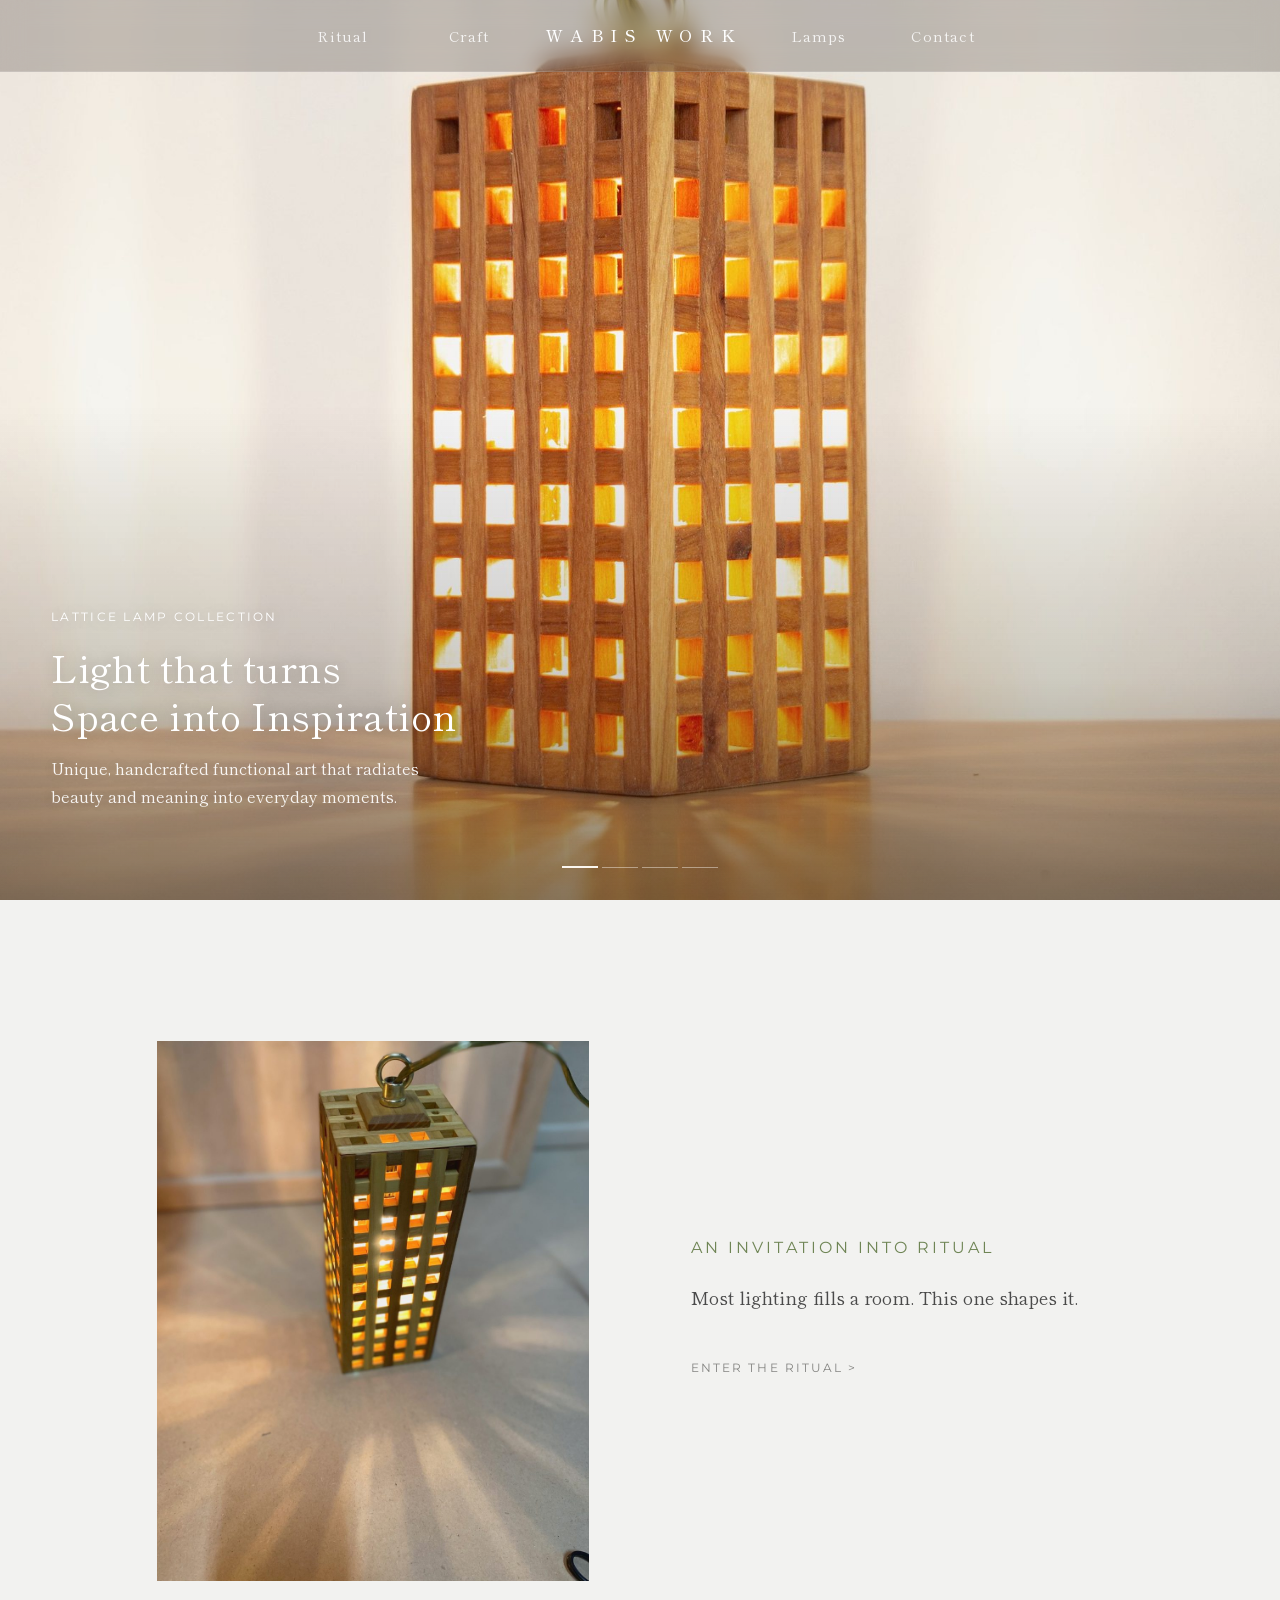
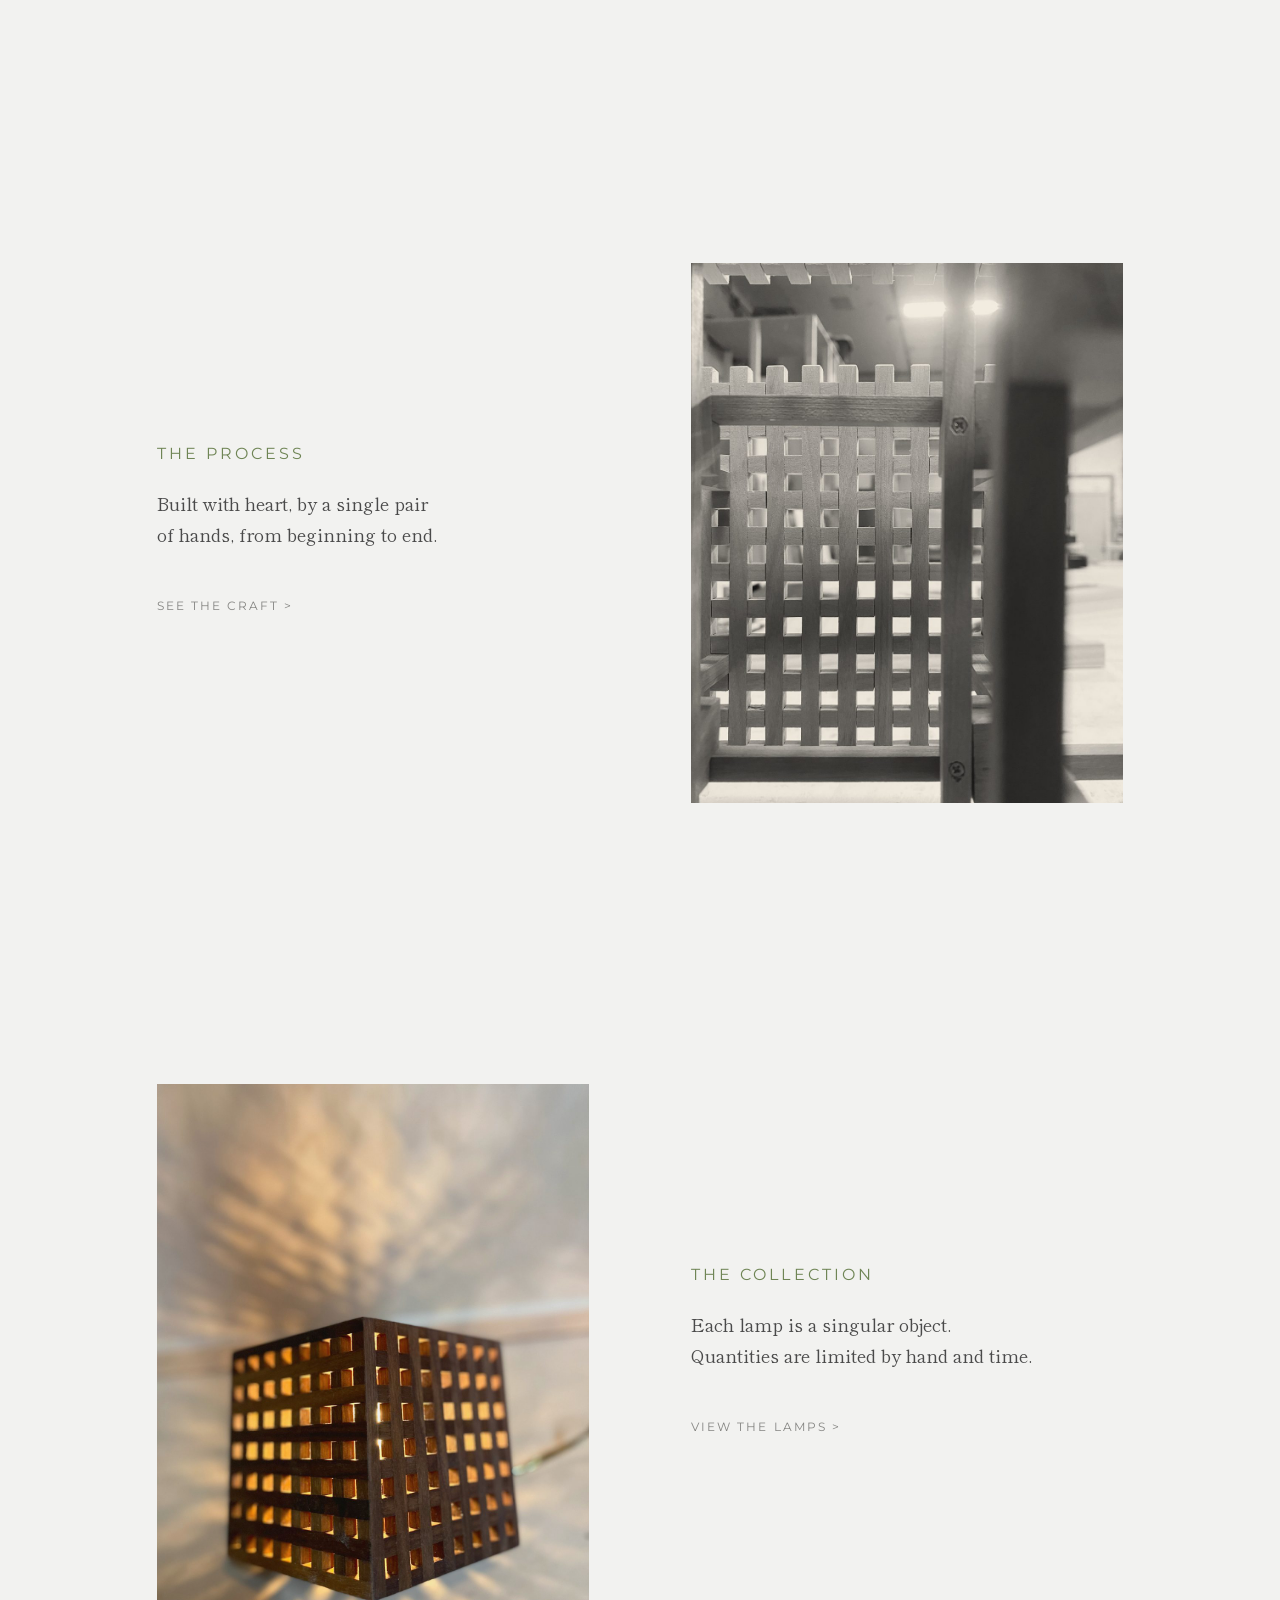
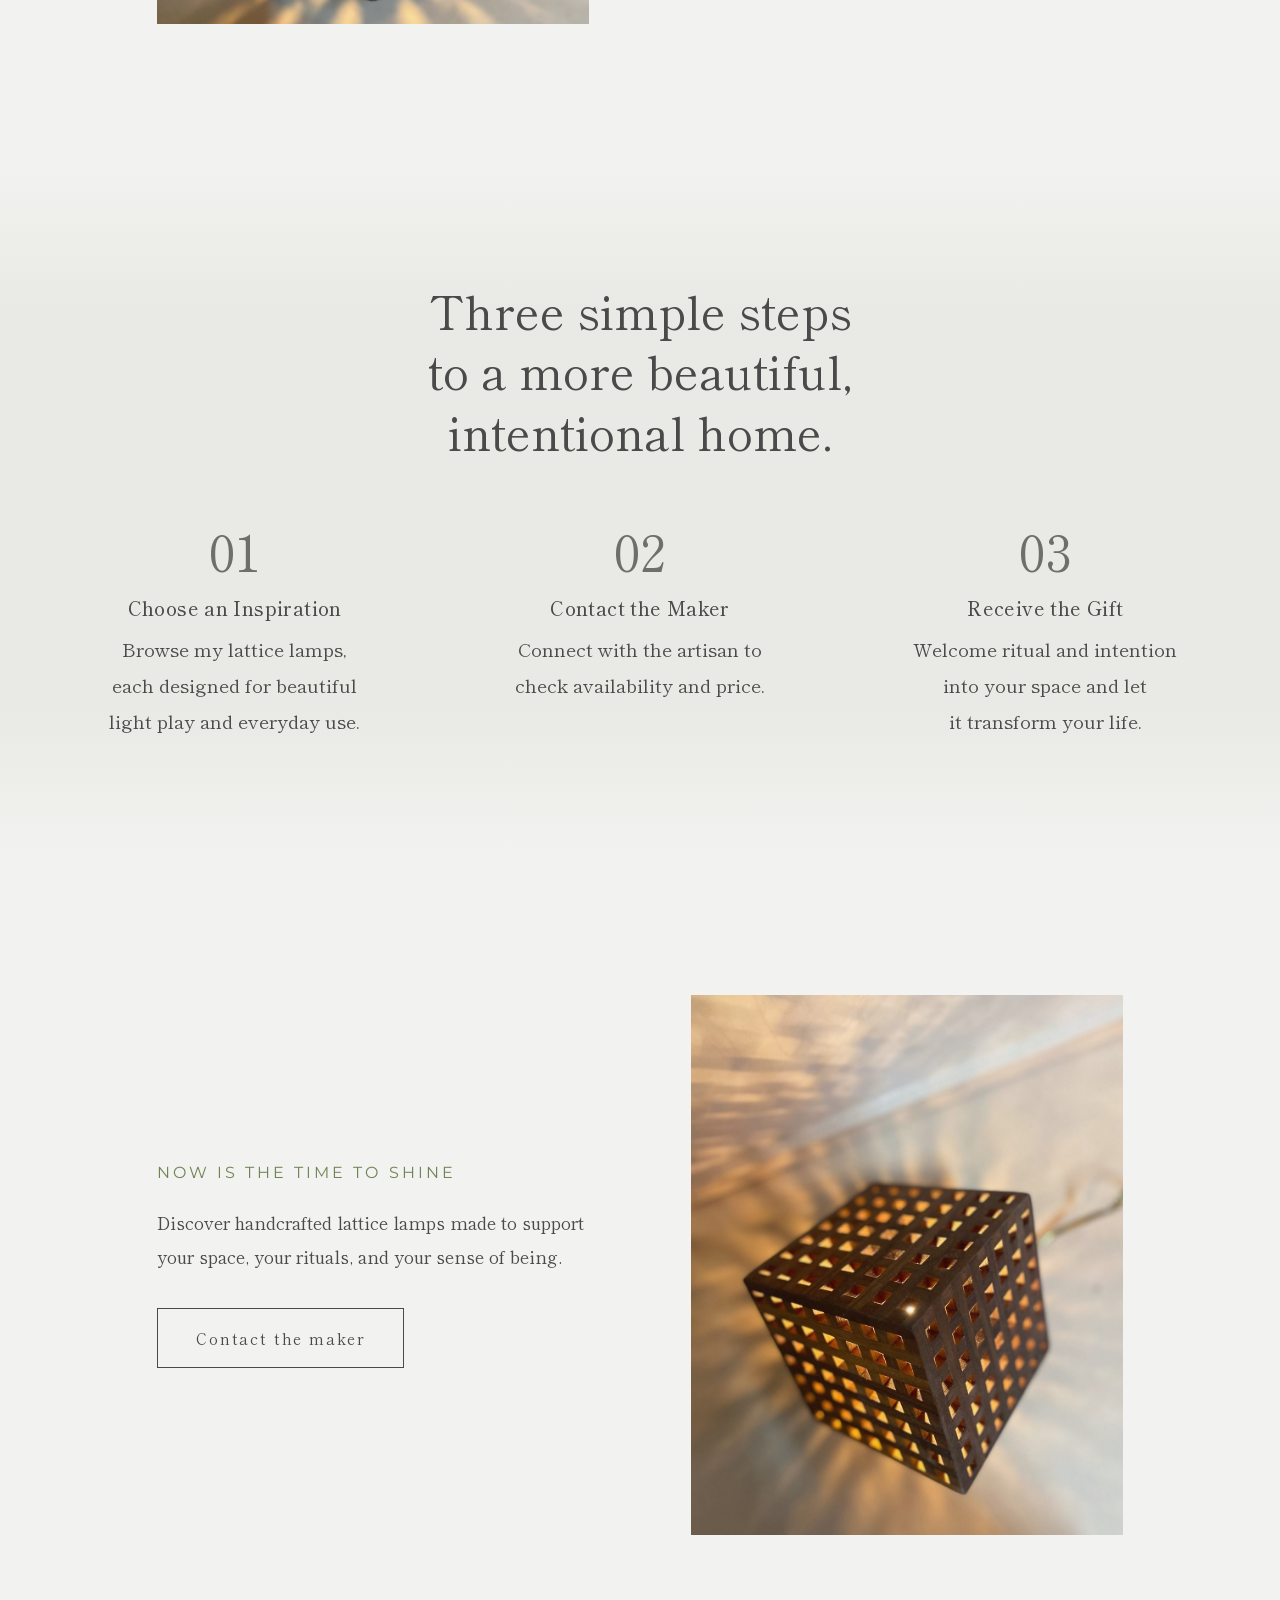
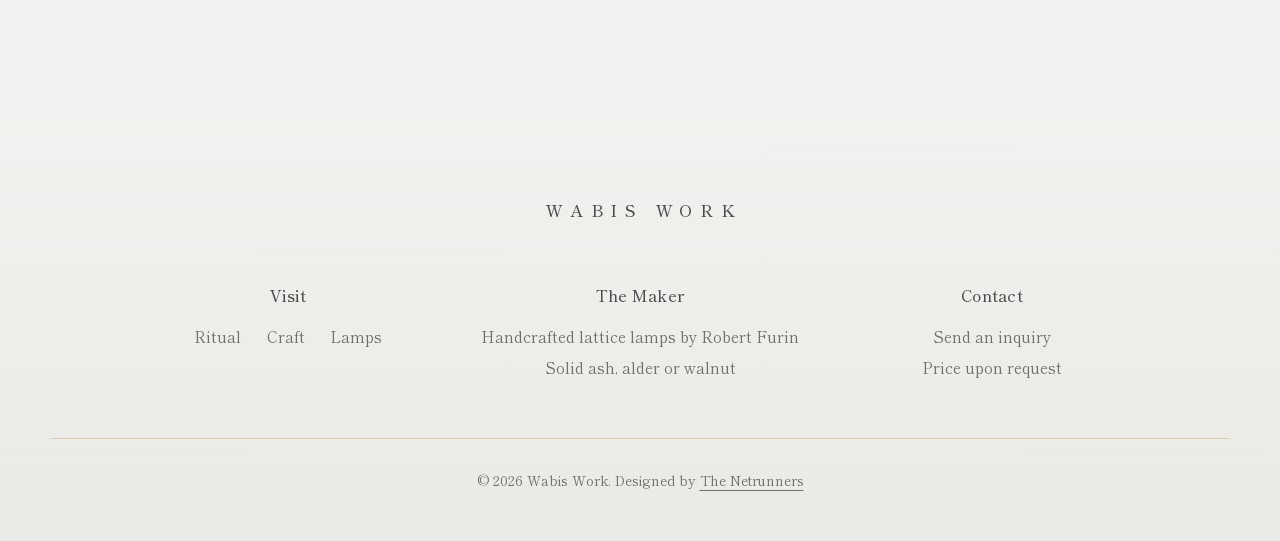
==== commit 96f65ca5: "Words on the hero photo" ====
--- a/index.html
+++ b/index.html
@@ -39,6 +39,11 @@
     <img class="slide" src="images/hero-3.jpg" width="2400" height="1350" style="object-position: 36% 50%" alt="A lattice cube resting on its corner, light falling softly across a pale wall." draggable="false" loading="lazy" decoding="async">
     <img class="slide" src="images/hero-4.jpg" width="2400" height="1350" style="object-position: 60% 50%" alt="A tall tower of mixed woods glowing on a wooden sideboard." draggable="false" loading="lazy" decoding="async">
     <img class="slide" src="images/hero-5.jpg" width="2400" height="1350" style="object-position: 50% 50%" alt="Close view of a large lattice lamp, warm light through layers of wood." draggable="false" loading="lazy" decoding="async">
+    <div class="hero-words" data-reveal>
+      <p class="hero-kicker">Lattice Lamp Collection</p>
+      <h1>Light that turns Space into Inspiration</h1>
+      <p class="hero-lead">Unique, handcrafted functional art that radiates beauty and meaning into everyday moments.</p>
+    </div>
     <div class="dots" role="group" aria-label="Choose a photo">
       <button type="button" aria-current="true"><span class="vh">Photo 1</span></button>
       <button type="button" aria-current="false"><span class="vh">Photo 2</span></button>
@@ -47,17 +52,6 @@
     </div>
   </section>
 
-  <section class="band intro">
-    <div class="wrap stack narrow" data-reveal>
-      <h2>Your Space Deserves More than Ordinary Light</h2>
-      <p class="gap-m quiet">It’s time to end the search...</p>
-    </div>
-    <div class="wrap stack" style="margin-top: clamp(5rem, 12vw, 9rem)" data-reveal>
-      <p class="spaced">Lattice Lamp Collection</p>
-      <h1 class="gap-m">Light that turns Space into Inspiration</h1>
-      <p class="lead narrow gap-m">Unique, handcrafted functional art that radiates beauty and meaning into everyday moments.</p>
-    </div>
-  </section>
 
   <section class="split">
     <a class="split-media" href="ritual.html" data-live tabindex="-1" aria-hidden="true"><img src="images/ritual.jpg" width="1120" height="1400" alt="" loading="lazy" decoding="async" onerror="this.remove()"></a>
--- a/styles.css
+++ b/styles.css
@@ -47,9 +47,12 @@
 h1 { font-size: clamp(2.2rem, 1.2rem + 4.2vw, 4.6rem); line-height: 1.18; letter-spacing: 0.01em; }
 h2 { font-size: clamp(1.8rem, 1.15rem + 2.5vw, 2.9rem); line-height: 1.3; }
 /* Titles and links beside the photos follow Nakashima: small spaced capitals, moss green title, quiet grey link */
-.split-words h2 { font-family: var(--sans); font-size: 1rem; font-weight: 400; line-height: 1.4; letter-spacing: 0.19em; text-transform: uppercase; color: var(--moss); }
-.split-words .lead { font-size: 1.125rem; line-height: 1.75; }
-.split-words .more { padding: 0.4em 0; font-family: var(--sans); font-size: 0.75rem; letter-spacing: 0.17em; text-transform: uppercase; text-decoration: none; color: #858582; }
+.split-words h2 { font-family: var(--sans); font-size: clamp(0.8rem, 2cqi, 1rem); font-weight: 400; line-height: 1.4; letter-spacing: 0.19em; text-transform: uppercase; color: var(--moss); }
+.split-words p { font-size: clamp(0.88rem, 2.2cqi, 1.1rem); }
+.split-words .lead { font-size: clamp(0.9rem, 2.25cqi, 1.125rem); line-height: 1.75; }
+.split-words .statement { font-size: clamp(1.15rem, 3.7cqi, 1.85rem); }
+.split-words .form-note { font-size: 0.95rem; }
+.split-words .more { padding: 0.4em 0; font-family: var(--sans); font-size: clamp(0.66rem, 1.5cqi, 0.75rem); letter-spacing: 0.17em; text-transform: uppercase; text-decoration: none; color: #858582; }
 .split-words .more::after { content: " >"; }
 .split-words .more:hover { color: var(--ink); }
 h3 { font-size: 1.2rem; font-weight: 500; line-height: 1.5; letter-spacing: 0.02em; }
@@ -105,7 +108,12 @@
 .slide.is-on { opacity: 1; }
 .js .slide.is-on { animation: drift 16s cubic-bezier(0.25, 0.1, 0.25, 1) both; }
 @keyframes drift { from { transform: scale(1.1); } to { transform: scale(1.06); } }
-.hero::after { content: ""; position: absolute; inset: auto 0 0 0; height: 5rem; background: linear-gradient(to top, rgba(30, 22, 14, 0.35), rgba(30, 22, 14, 0)); pointer-events: none; }
+.hero::after { content: ""; position: absolute; inset: auto 0 0 0; height: 55%; background: linear-gradient(to top, rgba(24, 18, 12, 0.5), rgba(24, 18, 12, 0.18) 45%, rgba(24, 18, 12, 0)); pointer-events: none; }
+/* Words on the photo, as on Nakashima's opening image: lower left, white, quiet */
+.hero-words { position: absolute; z-index: 2; left: max(var(--pad), 2rem); bottom: clamp(4.5rem, 10vh, 7rem); max-width: 32rem; text-align: left; color: #FFFFFF; pointer-events: none; text-shadow: 0 1px 16px rgba(0, 0, 0, 0.25); }
+.hero-kicker { font-family: var(--sans); font-size: 0.75rem; letter-spacing: 0.19em; text-transform: uppercase; }
+.hero-words h1 { margin-top: 0.9rem; font-size: clamp(1.6rem, 1.2rem + 1.4vw, 2.4rem); line-height: 1.3; letter-spacing: 0.01em; }
+.hero-lead { margin-top: 0.9rem; max-width: 26rem; font-size: 1rem; line-height: 1.75; opacity: 0.92; }
 .dots { position: absolute; z-index: 2; left: 50%; bottom: 1.25rem; transform: translateX(-50%); display: flex; gap: 0.25rem; }
 .dots button { width: 2.25rem; height: 1.6rem; padding: 0; border: 0; background: none; cursor: pointer; }
 .dots button::before { content: ""; display: block; width: 100%; height: 1px; background: rgba(251, 247, 240, 0.45); }
@@ -115,12 +123,11 @@
 
 /* Split: a photo and its words side by side, set inside the page with wide margins all round.
    Photos are modest in size so the page breathes; sides alternate down each page. */
-.split { display: grid; grid-template-columns: minmax(18rem, 27rem) minmax(18rem, 1fr); align-items: center; gap: clamp(3rem, 8vw, 9rem); max-width: 68rem; margin-inline: auto; padding: clamp(5rem, 11vw, 10rem) var(--pad); }
+.split { container-type: inline-size; display: grid; grid-template-columns: minmax(18rem, 27rem) minmax(18rem, 27rem); justify-content: center; align-items: center; gap: clamp(3rem, 8vw, 9rem); max-width: 68rem; margin-inline: auto; padding: clamp(5rem, 11vw, 10rem) var(--pad); }
 .split-media { position: relative; display: block; width: 100%; max-width: 27rem; aspect-ratio: 4 / 5; justify-self: center; overflow: hidden; background: #E3DDD1; }
 .split-media img { position: absolute; inset: 0; width: 100%; height: 100%; object-fit: cover; }
 .split-words { display: flex; flex-direction: column; justify-content: center; text-align: left; }
-.split-words > .inner { max-width: 26rem; margin-inline: 0; }
-.split--flip { grid-template-columns: minmax(18rem, 1fr) minmax(18rem, 27rem); }
+.split-words > .inner { max-width: none; margin-inline: 0; }
 .split--flip .split-media { order: 2; }
 
 /* Frames in grids */
@@ -188,6 +195,7 @@
 .foot-cols h3 { font-size: 1rem; margin-bottom: 0.9rem; }
 .foot-cols p, .foot-cols li { font-size: 0.95rem; line-height: 2; color: var(--soft); }
 .foot-cols a { text-decoration: none; }
+.foot-cols ul { display: flex; flex-wrap: wrap; justify-content: center; gap: 0.25rem 1.6rem; }
 .foot-cols a:hover { text-decoration: underline; color: var(--ink); }
 .foot-base { margin-top: clamp(2.5rem, 5vw, 3.5rem); padding-top: 1.75rem; border-top: 1px solid var(--line); font-size: 0.86rem; color: var(--soft); }
 
@@ -197,6 +205,10 @@
   .split-media { max-width: none; aspect-ratio: auto; height: min(calc((100vw - 2 * var(--pad)) * 1.25), 85vh); height: min(calc((100vw - 2 * var(--pad)) * 1.25), 85svh); }
   .split--flip .split-media { order: 0; }
   .split-words > .inner { max-width: 34rem; }
+  .split-words h2 { font-size: 1rem; }
+  .split-words p { font-size: 1.05rem; }
+  .split-words .lead { font-size: 1.125rem; }
+  .split-words .more { font-size: 0.75rem; }
 }
 @media (max-width: 56rem) {
   .steps-list { grid-template-columns: 1fr; gap: 2.75rem; }
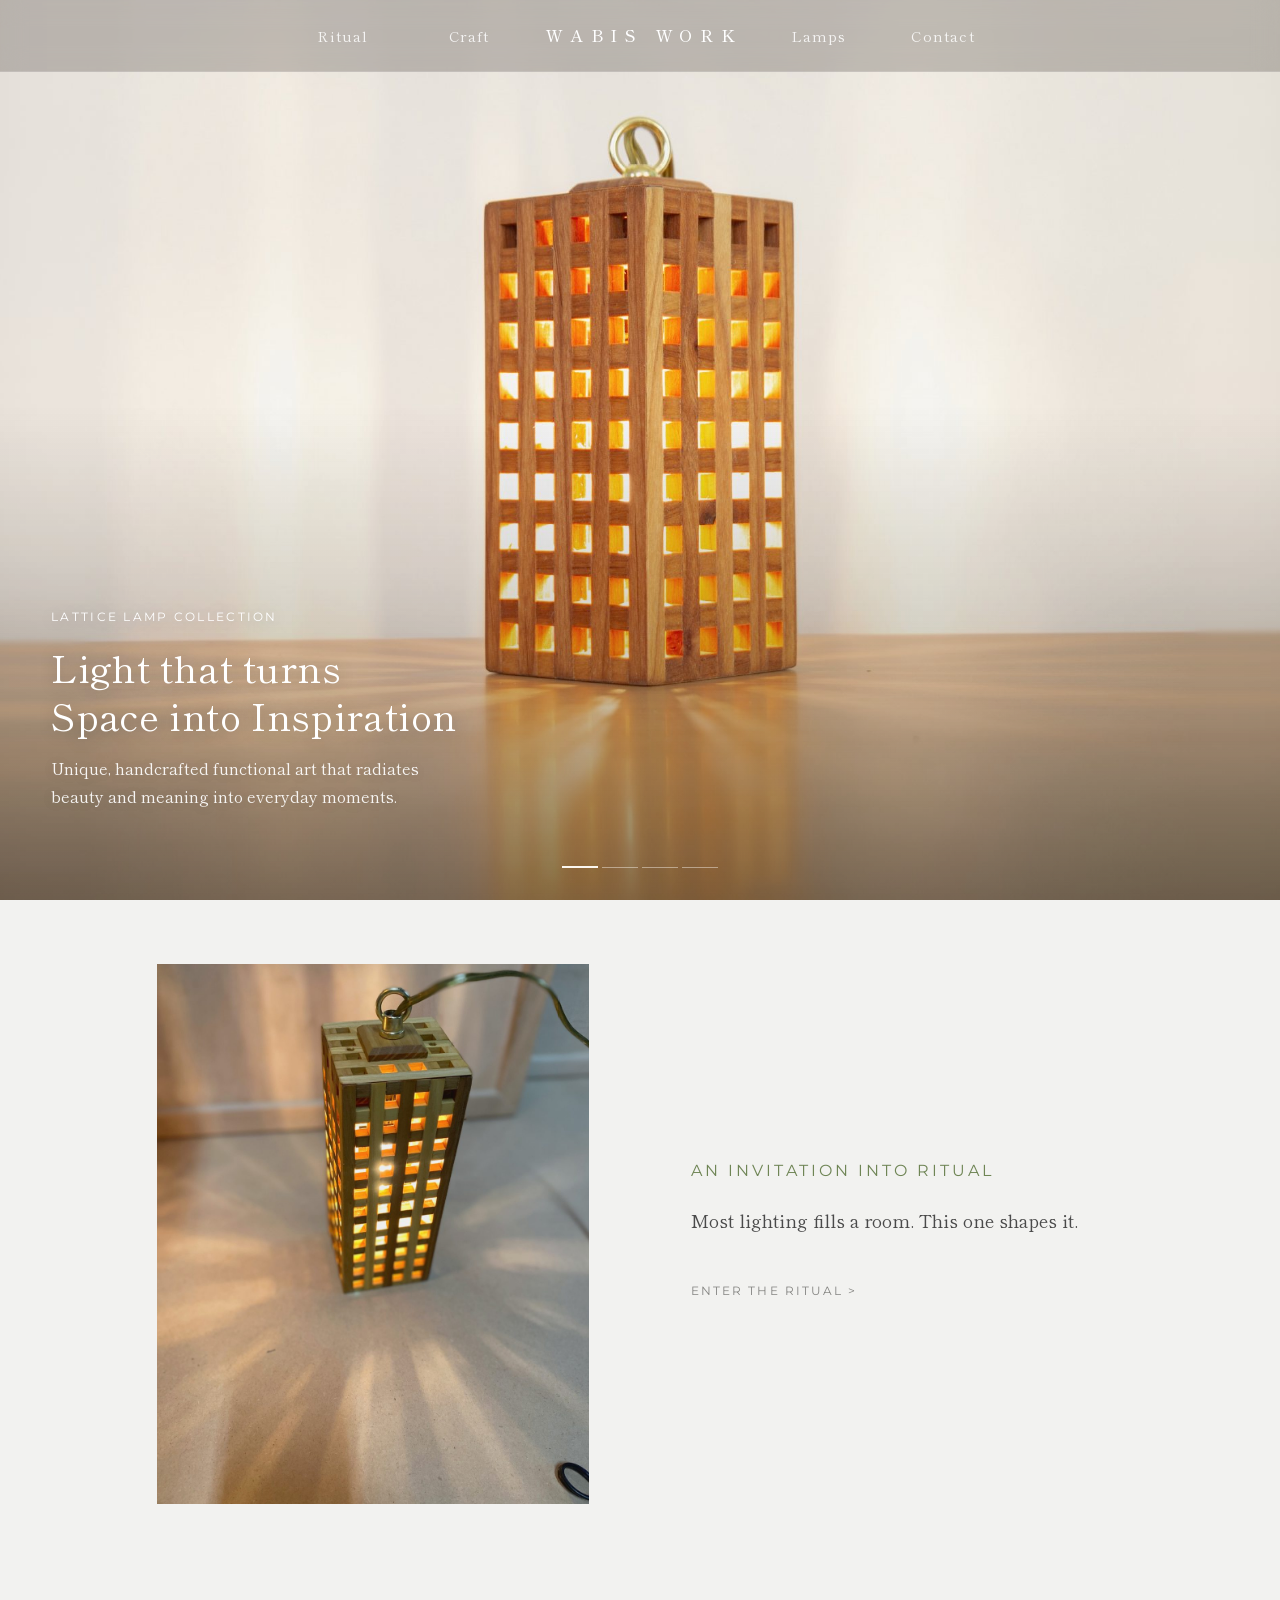
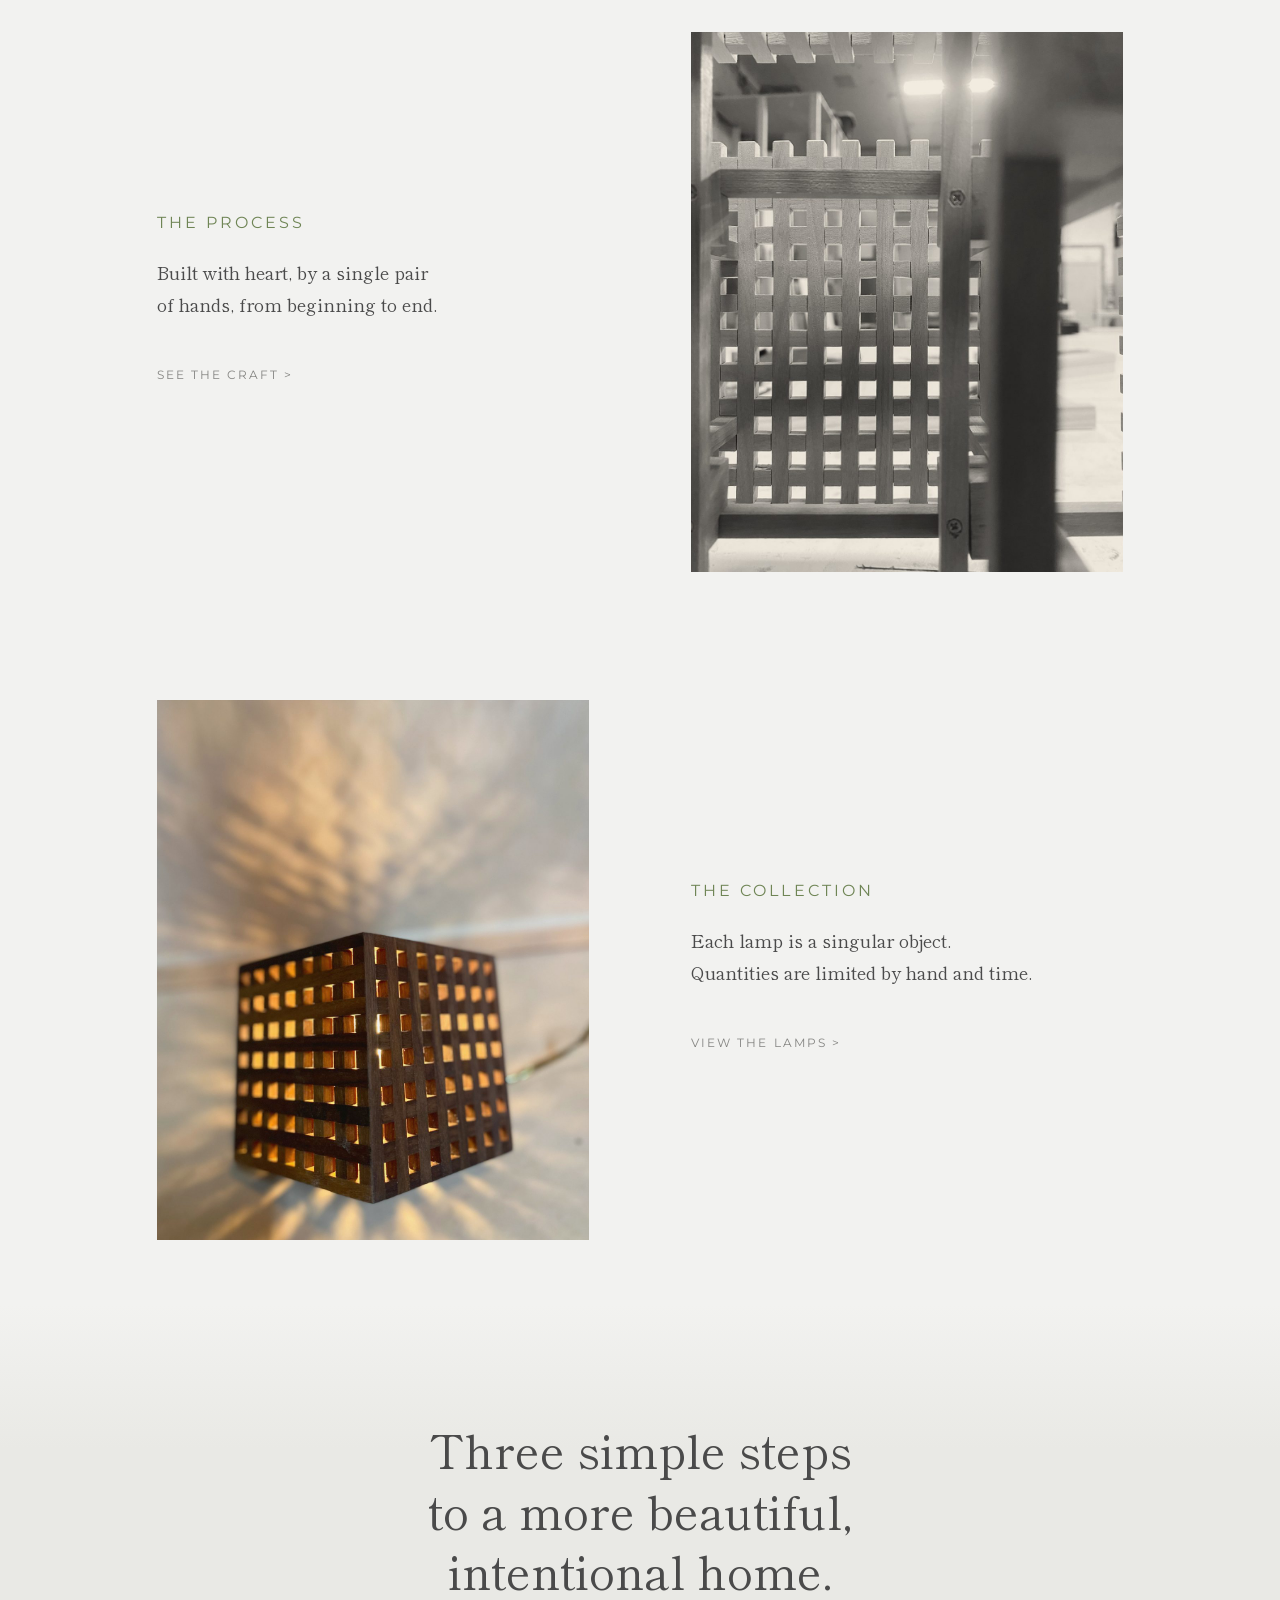
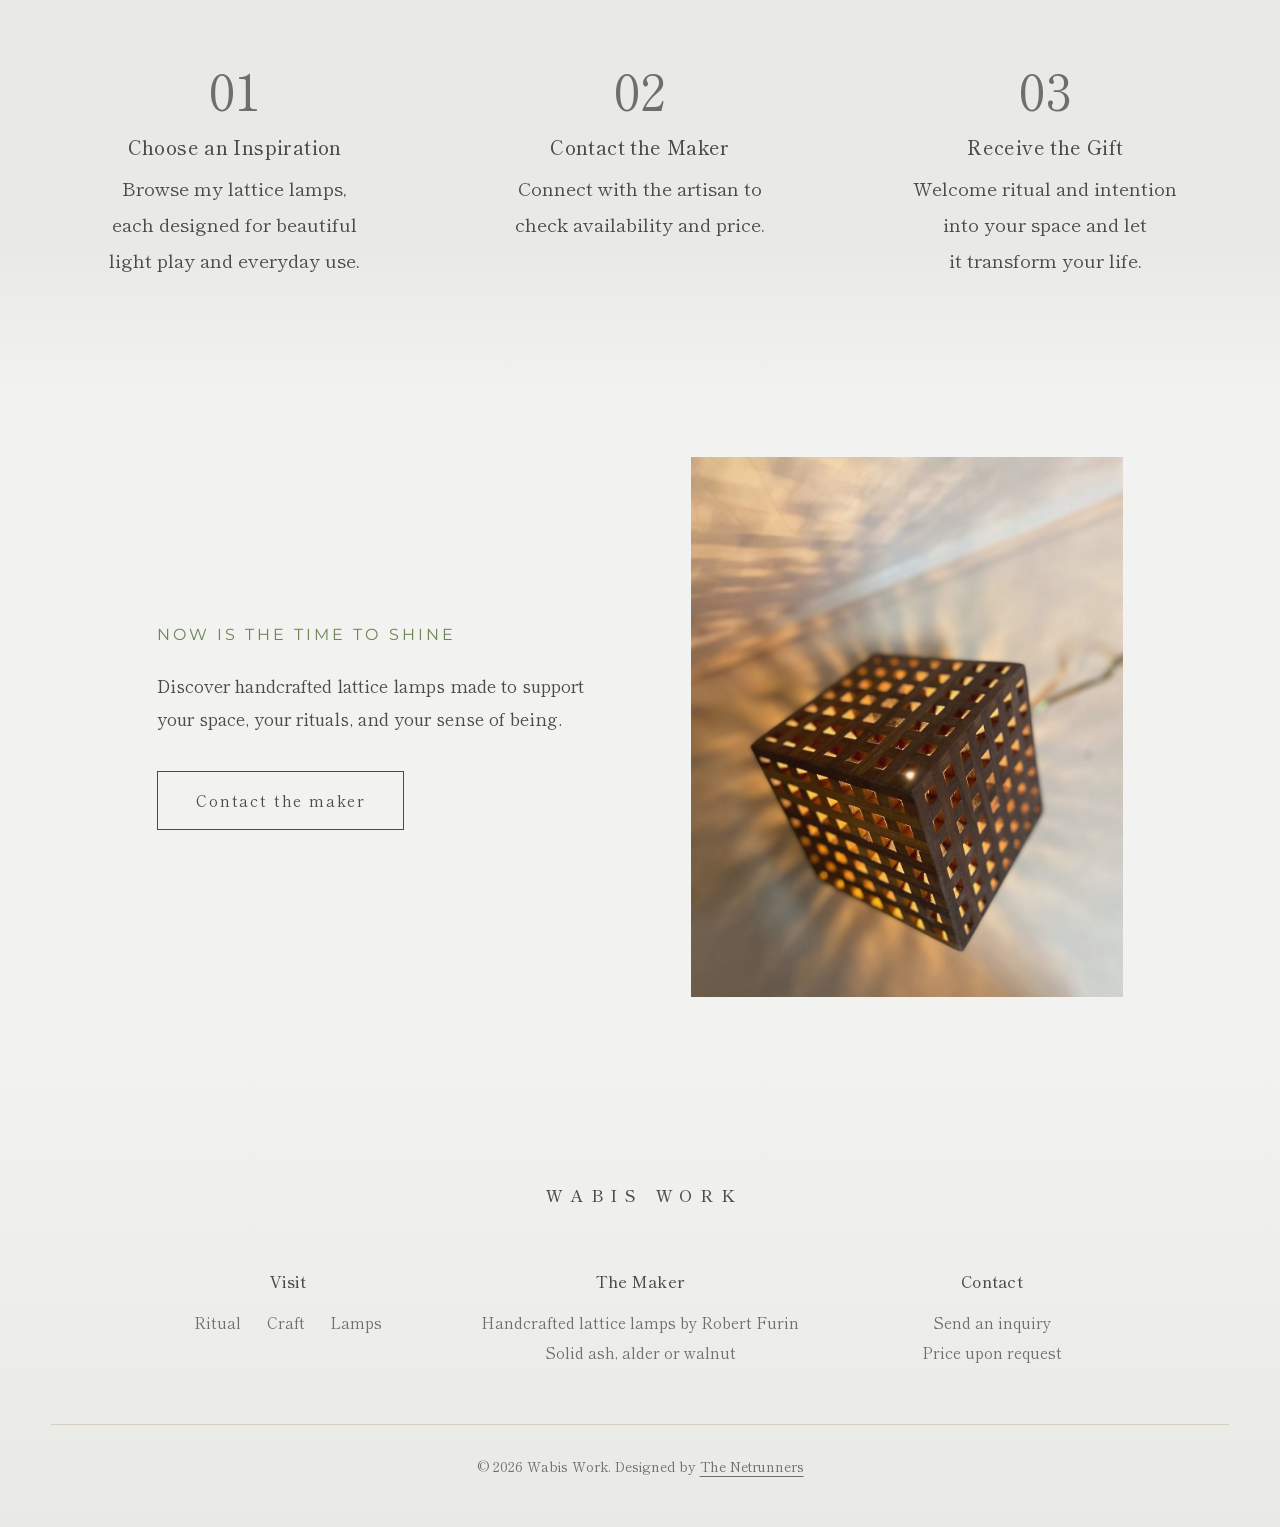
==== commit 3c3e5b36: "Whole lamps in hero, less zoom, tighter spacing" ====
--- a/index.html
+++ b/index.html
@@ -36,9 +36,9 @@
 <main id="main">
   <section class="hero" tabindex="0" aria-roledescription="carousel" aria-label="Lattice lamps in light. Click, swipe or use the arrow keys to change the photo.">
     <img class="slide is-on" src="images/hero-1.jpg" width="2400" height="1350" style="object-position: 50% 50%" alt="A small lattice tower glowing on a wooden table against a pale wall." draggable="false" fetchpriority="high">
-    <img class="slide" src="images/hero-3.jpg" width="2400" height="1350" style="object-position: 36% 50%" alt="A lattice cube resting on its corner, light falling softly across a pale wall." draggable="false" loading="lazy" decoding="async">
-    <img class="slide" src="images/hero-4.jpg" width="2400" height="1350" style="object-position: 60% 50%" alt="A tall tower of mixed woods glowing on a wooden sideboard." draggable="false" loading="lazy" decoding="async">
-    <img class="slide" src="images/hero-5.jpg" width="2400" height="1350" style="object-position: 50% 50%" alt="Close view of a large lattice lamp, warm light through layers of wood." draggable="false" loading="lazy" decoding="async">
+    <img class="slide" src="images/hero-2.jpg" width="2400" height="1350" style="object-position: 50% 50%" alt="A dark lattice cube tilted onto one edge, glowing on a wooden table." draggable="false" loading="lazy" decoding="async">
+    <img class="slide" src="images/hero-3.jpg" width="2400" height="1350" style="object-position: 50% 50%" alt="A tall lattice tower of mixed woods glowing on a wooden table." draggable="false" loading="lazy" decoding="async">
+    <img class="slide" src="images/hero-4.jpg" width="2400" height="1350" style="object-position: 50% 50%" alt="A lattice cube balanced on its corner, light spilling across the table." draggable="false" loading="lazy" decoding="async">
     <div class="hero-words" data-reveal>
       <p class="hero-kicker">Lattice Lamp Collection</p>
       <h1>Light that turns Space into Inspiration</h1>
--- a/styles.css
+++ b/styles.css
@@ -104,10 +104,10 @@
 .hero { position: relative; height: 100vh; height: 100svh; min-height: 30rem; overflow: hidden; background: #6E5A44; cursor: grab; touch-action: pan-y; user-select: none; -webkit-user-select: none; }
 .hero.is-dragging { cursor: grabbing; }
 .hero:focus-visible { outline-offset: -6px; }
-.slide { position: absolute; inset: 0; width: 100%; height: 100%; object-fit: cover; transform: scale(1.06); will-change: translate; opacity: 0; transition: opacity 3.6s cubic-bezier(0.4, 0, 0.2, 1); }
+.slide { position: absolute; inset: 0; width: 100%; height: 100%; object-fit: cover; transform: scale(1.02); will-change: translate; opacity: 0; transition: opacity 3.6s cubic-bezier(0.4, 0, 0.2, 1); }
 .slide.is-on { opacity: 1; }
 .js .slide.is-on { animation: drift 16s cubic-bezier(0.25, 0.1, 0.25, 1) both; }
-@keyframes drift { from { transform: scale(1.1); } to { transform: scale(1.06); } }
+@keyframes drift { from { transform: scale(1.035); } to { transform: scale(1.02); } }
 .hero::after { content: ""; position: absolute; inset: auto 0 0 0; height: 55%; background: linear-gradient(to top, rgba(24, 18, 12, 0.5), rgba(24, 18, 12, 0.18) 45%, rgba(24, 18, 12, 0)); pointer-events: none; }
 /* Words on the photo, as on Nakashima's opening image: lower left, white, quiet */
 .hero-words { position: absolute; z-index: 2; left: max(var(--pad), 2rem); bottom: clamp(4.5rem, 10vh, 7rem); max-width: 32rem; text-align: left; color: #FFFFFF; pointer-events: none; text-shadow: 0 1px 16px rgba(0, 0, 0, 0.25); }
@@ -123,7 +123,7 @@
 
 /* Split: a photo and its words side by side, set inside the page with wide margins all round.
    Photos are modest in size so the page breathes; sides alternate down each page. */
-.split { container-type: inline-size; display: grid; grid-template-columns: minmax(18rem, 27rem) minmax(18rem, 27rem); justify-content: center; align-items: center; gap: clamp(3rem, 8vw, 9rem); max-width: 68rem; margin-inline: auto; padding: clamp(5rem, 11vw, 10rem) var(--pad); }
+.split { container-type: inline-size; display: grid; grid-template-columns: minmax(18rem, 27rem) minmax(18rem, 27rem); justify-content: center; align-items: center; gap: clamp(3rem, 8vw, 9rem); max-width: 68rem; margin-inline: auto; padding: clamp(2.5rem, 5vw, 4.5rem) var(--pad); }
 .split-media { position: relative; display: block; width: 100%; max-width: 27rem; aspect-ratio: 4 / 5; justify-self: center; overflow: hidden; background: #E3DDD1; }
 .split-media img { position: absolute; inset: 0; width: 100%; height: 100%; object-fit: cover; }
 .split-words { display: flex; flex-direction: column; justify-content: center; text-align: left; }
@@ -201,7 +201,7 @@
 
 /* Tablet and phone */
 @media (max-width: 44rem) {
-  .split, .split--flip { grid-template-columns: 1fr; gap: 3.5rem; padding-block: clamp(4rem, 10vw, 7rem); }
+  .split, .split--flip { grid-template-columns: 1fr; gap: 2.5rem; padding-block: clamp(2rem, 7vw, 3rem); }
   .split-media { max-width: none; aspect-ratio: auto; height: min(calc((100vw - 2 * var(--pad)) * 1.25), 85vh); height: min(calc((100vw - 2 * var(--pad)) * 1.25), 85svh); }
   .split--flip .split-media { order: 0; }
   .split-words > .inner { max-width: 34rem; }
@@ -229,7 +229,7 @@
 }
 /* Alive: photos that answer the cursor and the scroll (driven by site.js), words that rise into place */
 [data-live] { overflow: hidden; }
-[data-live] img { will-change: translate; transform: scale(1.1); }
+[data-live] img { will-change: translate; transform: scale(1.05); }
 .js [data-reveal] { opacity: 0; transform: translateY(14px); transition: opacity 2.2s cubic-bezier(0.4, 0, 0.2, 1), transform 2.6s cubic-bezier(0.2, 0.6, 0.2, 1); }
 .js [data-reveal].is-in { opacity: 1; transform: none; }
 
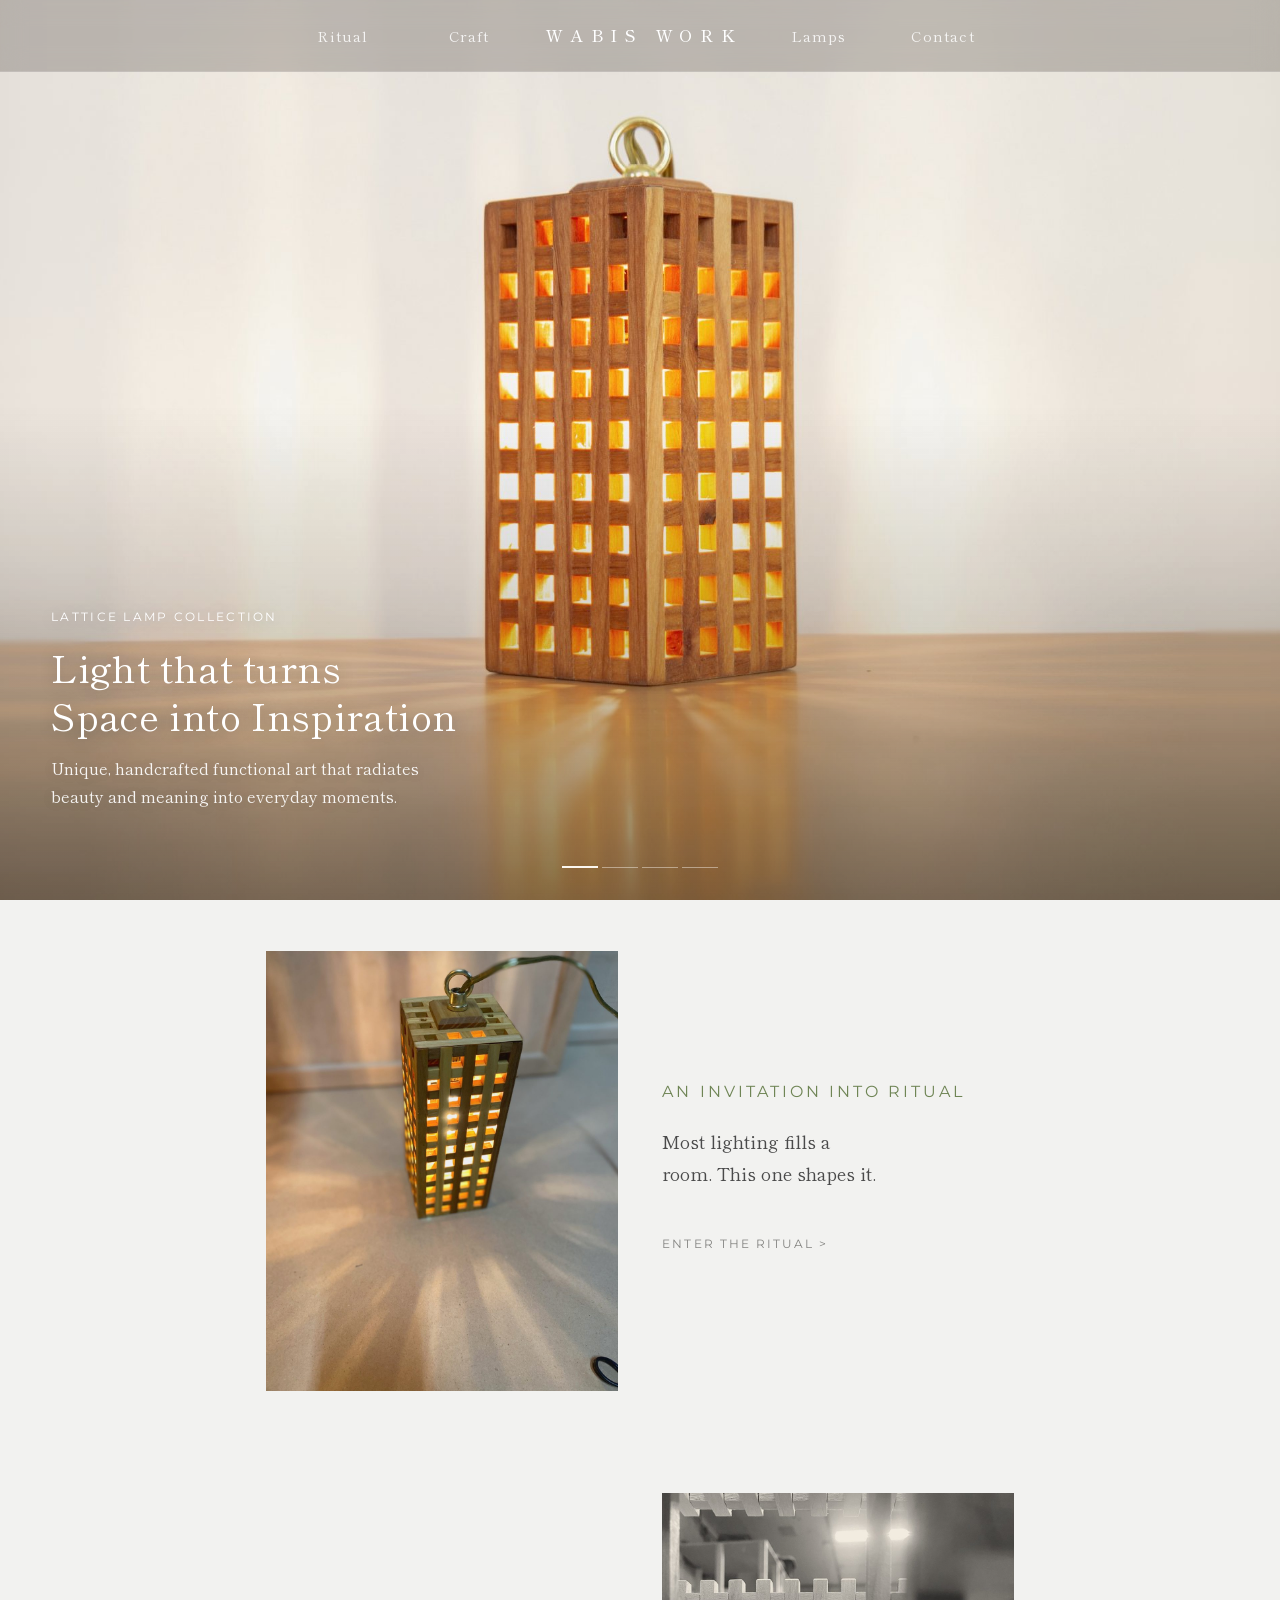
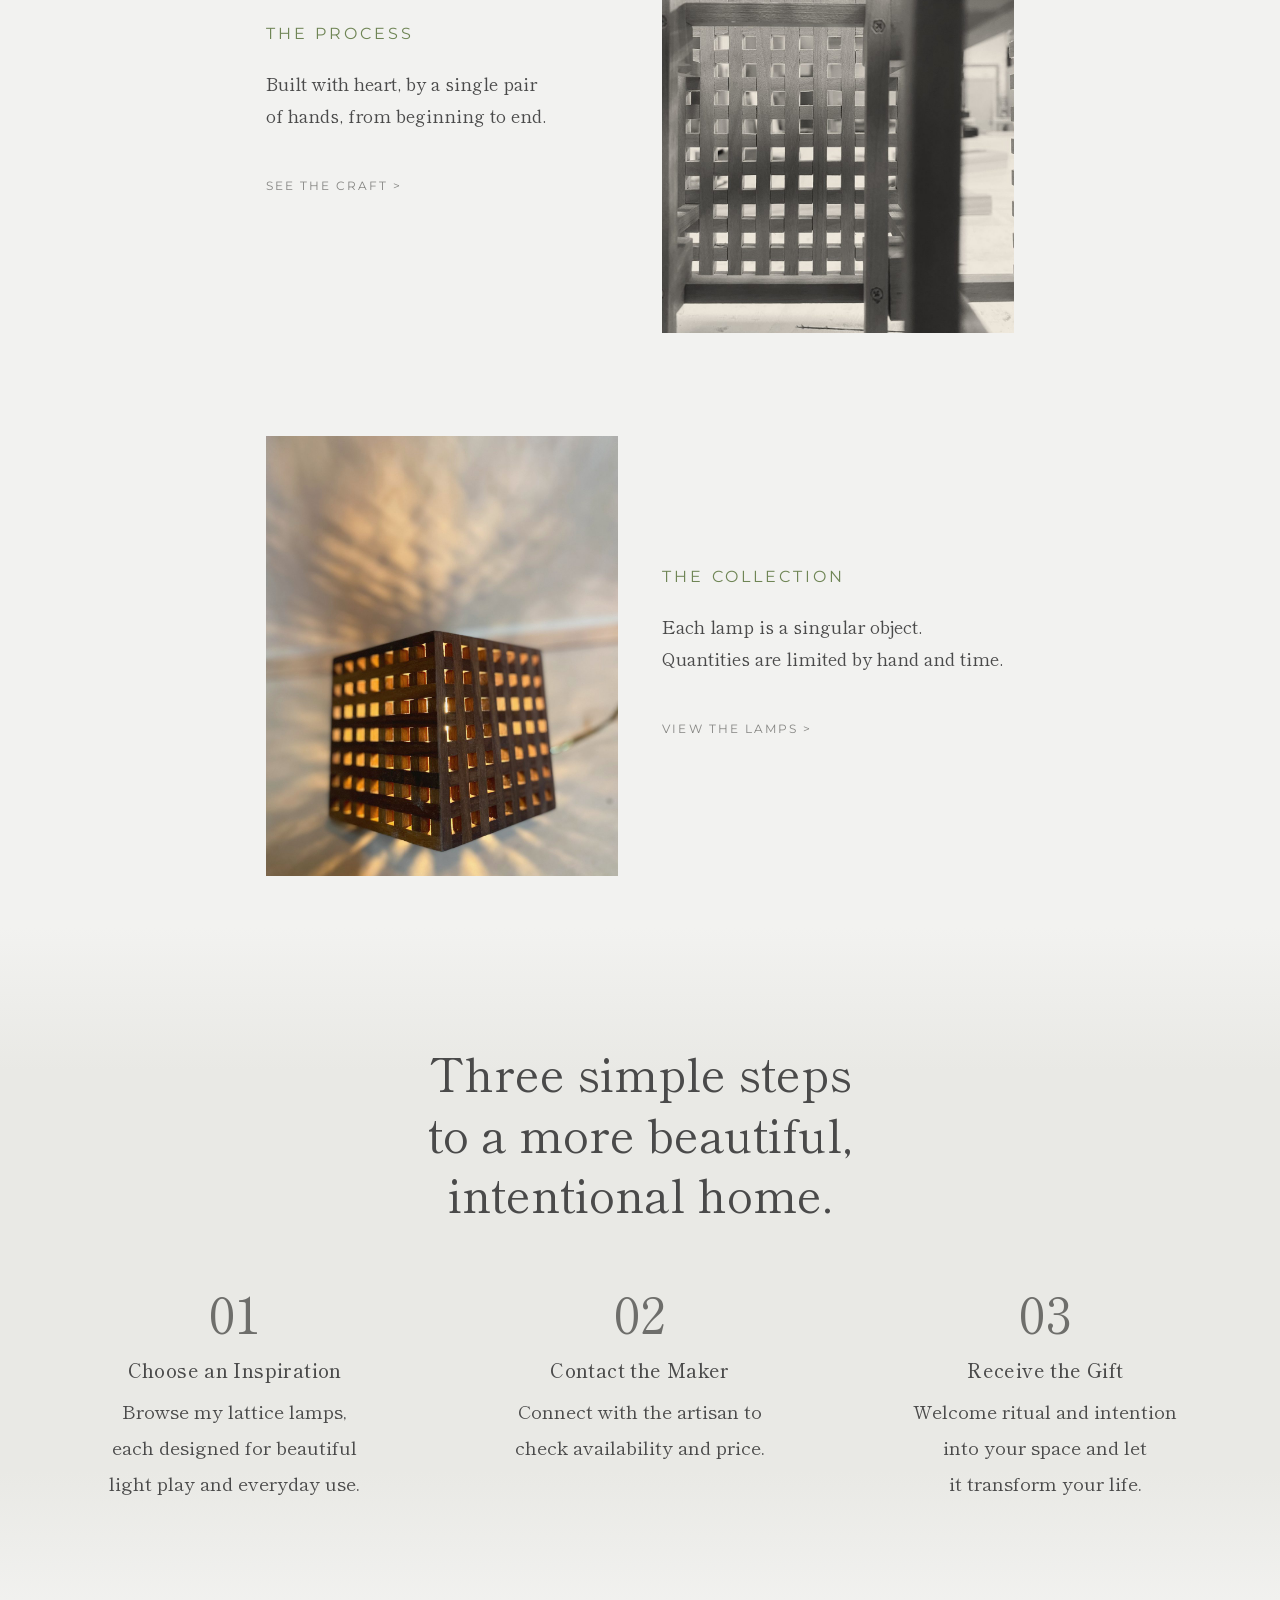
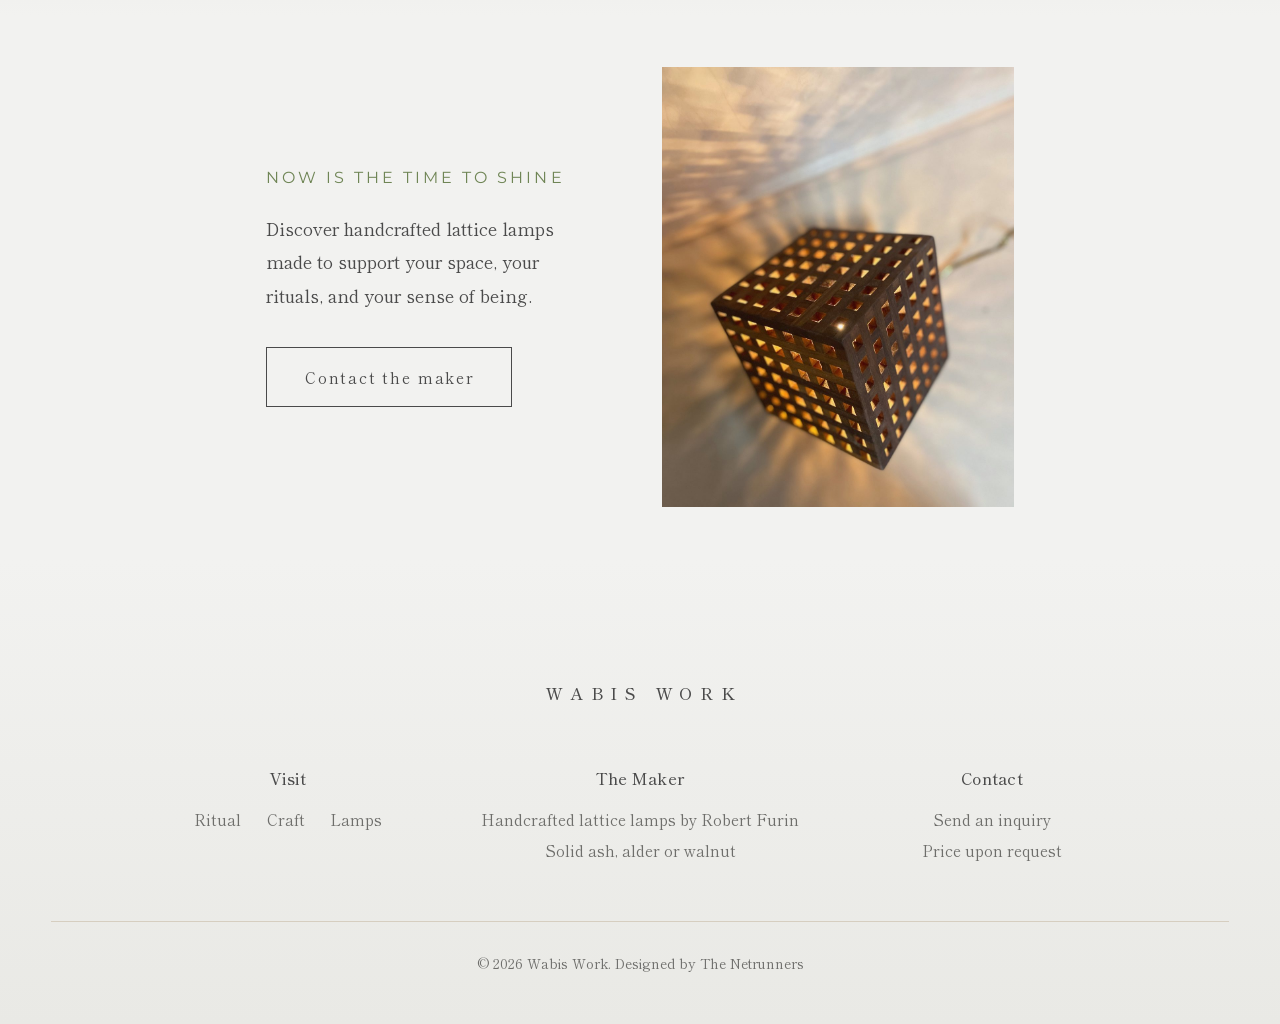
==== commit f33ba3c4: "Remove Netrunners link" ====
--- a/index.html
+++ b/index.html
@@ -119,7 +119,7 @@
         <p>Price upon request</p>
       </div>
     </div>
-    <p class="foot-base">© 2026 Wabis Work. Designed by <a href="https://nrlstudios.com" rel="noopener">The Netrunners</a></p>
+    <p class="foot-base">© 2026 Wabis Work. Designed by The Netrunners</p>
   </div>
 </footer>
 <script src="site.js" defer></script>
--- a/styles.css
+++ b/styles.css
@@ -50,7 +50,7 @@
 .split-words h2 { font-family: var(--sans); font-size: clamp(0.8rem, 2cqi, 1rem); font-weight: 400; line-height: 1.4; letter-spacing: 0.19em; text-transform: uppercase; color: var(--moss); }
 .split-words p { font-size: clamp(0.88rem, 2.2cqi, 1.1rem); }
 .split-words .lead { font-size: clamp(0.9rem, 2.25cqi, 1.125rem); line-height: 1.75; }
-.split-words .statement { font-size: clamp(1.15rem, 3.7cqi, 1.85rem); }
+.split-words .statement { font-size: clamp(1rem, 2.6cqi, 1.3rem); line-height: 1.7; }
 .split-words .form-note { font-size: 0.95rem; }
 .split-words .more { padding: 0.4em 0; font-family: var(--sans); font-size: clamp(0.66rem, 1.5cqi, 0.75rem); letter-spacing: 0.17em; text-transform: uppercase; text-decoration: none; color: #858582; }
 .split-words .more::after { content: " >"; }
@@ -104,10 +104,10 @@
 .hero { position: relative; height: 100vh; height: 100svh; min-height: 30rem; overflow: hidden; background: #6E5A44; cursor: grab; touch-action: pan-y; user-select: none; -webkit-user-select: none; }
 .hero.is-dragging { cursor: grabbing; }
 .hero:focus-visible { outline-offset: -6px; }
-.slide { position: absolute; inset: 0; width: 100%; height: 100%; object-fit: cover; transform: scale(1.02); will-change: translate; opacity: 0; transition: opacity 3.6s cubic-bezier(0.4, 0, 0.2, 1); }
-.slide.is-on { opacity: 1; }
-.js .slide.is-on { animation: drift 16s cubic-bezier(0.25, 0.1, 0.25, 1) both; }
-@keyframes drift { from { transform: scale(1.035); } to { transform: scale(1.02); } }
+/* Each photo arrives a touch close and settles slowly. The settle is a transition, not an animation, so a photo leaving on a click
+   never snaps back in size while it is still visible (that snap read as a bounce). */
+.slide { position: absolute; inset: 0; width: 100%; height: 100%; object-fit: cover; transform: scale(1.035); will-change: translate, transform; opacity: 0; transition: opacity 3.6s cubic-bezier(0.4, 0, 0.2, 1), transform 16s cubic-bezier(0.25, 0.1, 0.25, 1); }
+.slide.is-on { opacity: 1; transform: scale(1.02); }
 .hero::after { content: ""; position: absolute; inset: auto 0 0 0; height: 55%; background: linear-gradient(to top, rgba(24, 18, 12, 0.5), rgba(24, 18, 12, 0.18) 45%, rgba(24, 18, 12, 0)); pointer-events: none; }
 /* Words on the photo, as on Nakashima's opening image: lower left, white, quiet */
 .hero-words { position: absolute; z-index: 2; left: max(var(--pad), 2rem); bottom: clamp(4.5rem, 10vh, 7rem); max-width: 32rem; text-align: left; color: #FFFFFF; pointer-events: none; text-shadow: 0 1px 16px rgba(0, 0, 0, 0.25); }
@@ -123,8 +123,8 @@
 
 /* Split: a photo and its words side by side, set inside the page with wide margins all round.
    Photos are modest in size so the page breathes; sides alternate down each page. */
-.split { container-type: inline-size; display: grid; grid-template-columns: minmax(18rem, 27rem) minmax(18rem, 27rem); justify-content: center; align-items: center; gap: clamp(3rem, 8vw, 9rem); max-width: 68rem; margin-inline: auto; padding: clamp(2.5rem, 5vw, 4.5rem) var(--pad); }
-.split-media { position: relative; display: block; width: 100%; max-width: 27rem; aspect-ratio: 4 / 5; justify-self: center; overflow: hidden; background: #E3DDD1; }
+.split { container-type: inline-size; display: grid; grid-template-columns: minmax(16rem, 22rem) minmax(16rem, 22rem); justify-content: center; align-items: center; gap: clamp(1.75rem, 3.5vw, 3rem); max-width: 68rem; margin-inline: auto; padding: clamp(2rem, 4vw, 3.5rem) var(--pad); }
+.split-media { position: relative; display: block; width: 100%; max-width: 22rem; aspect-ratio: 4 / 5; justify-self: center; overflow: hidden; background: #E3DDD1; }
 .split-media img { position: absolute; inset: 0; width: 100%; height: 100%; object-fit: cover; }
 .split-words { display: flex; flex-direction: column; justify-content: center; text-align: left; }
 .split-words > .inner { max-width: none; margin-inline: 0; }
@@ -201,7 +201,7 @@
 
 /* Tablet and phone */
 @media (max-width: 44rem) {
-  .split, .split--flip { grid-template-columns: 1fr; gap: 2.5rem; padding-block: clamp(2rem, 7vw, 3rem); }
+  .split, .split--flip { grid-template-columns: 1fr; gap: 1.75rem; padding-block: clamp(2rem, 7vw, 3rem); }
   .split-media { max-width: none; aspect-ratio: auto; height: min(calc((100vw - 2 * var(--pad)) * 1.25), 85vh); height: min(calc((100vw - 2 * var(--pad)) * 1.25), 85svh); }
   .split--flip .split-media { order: 0; }
   .split-words > .inner { max-width: 34rem; }
@@ -238,6 +238,5 @@
   .js [data-reveal] { opacity: 1; transform: none; transition: none; }
   ::view-transition-old(root), ::view-transition-new(root) { animation: none; }
   .slide { transition: none; }
-  .js .slide.is-on { animation: none; }
   .btn, .opt .frame, .opt .swatch, .split-media img { transition: none; }
 }
